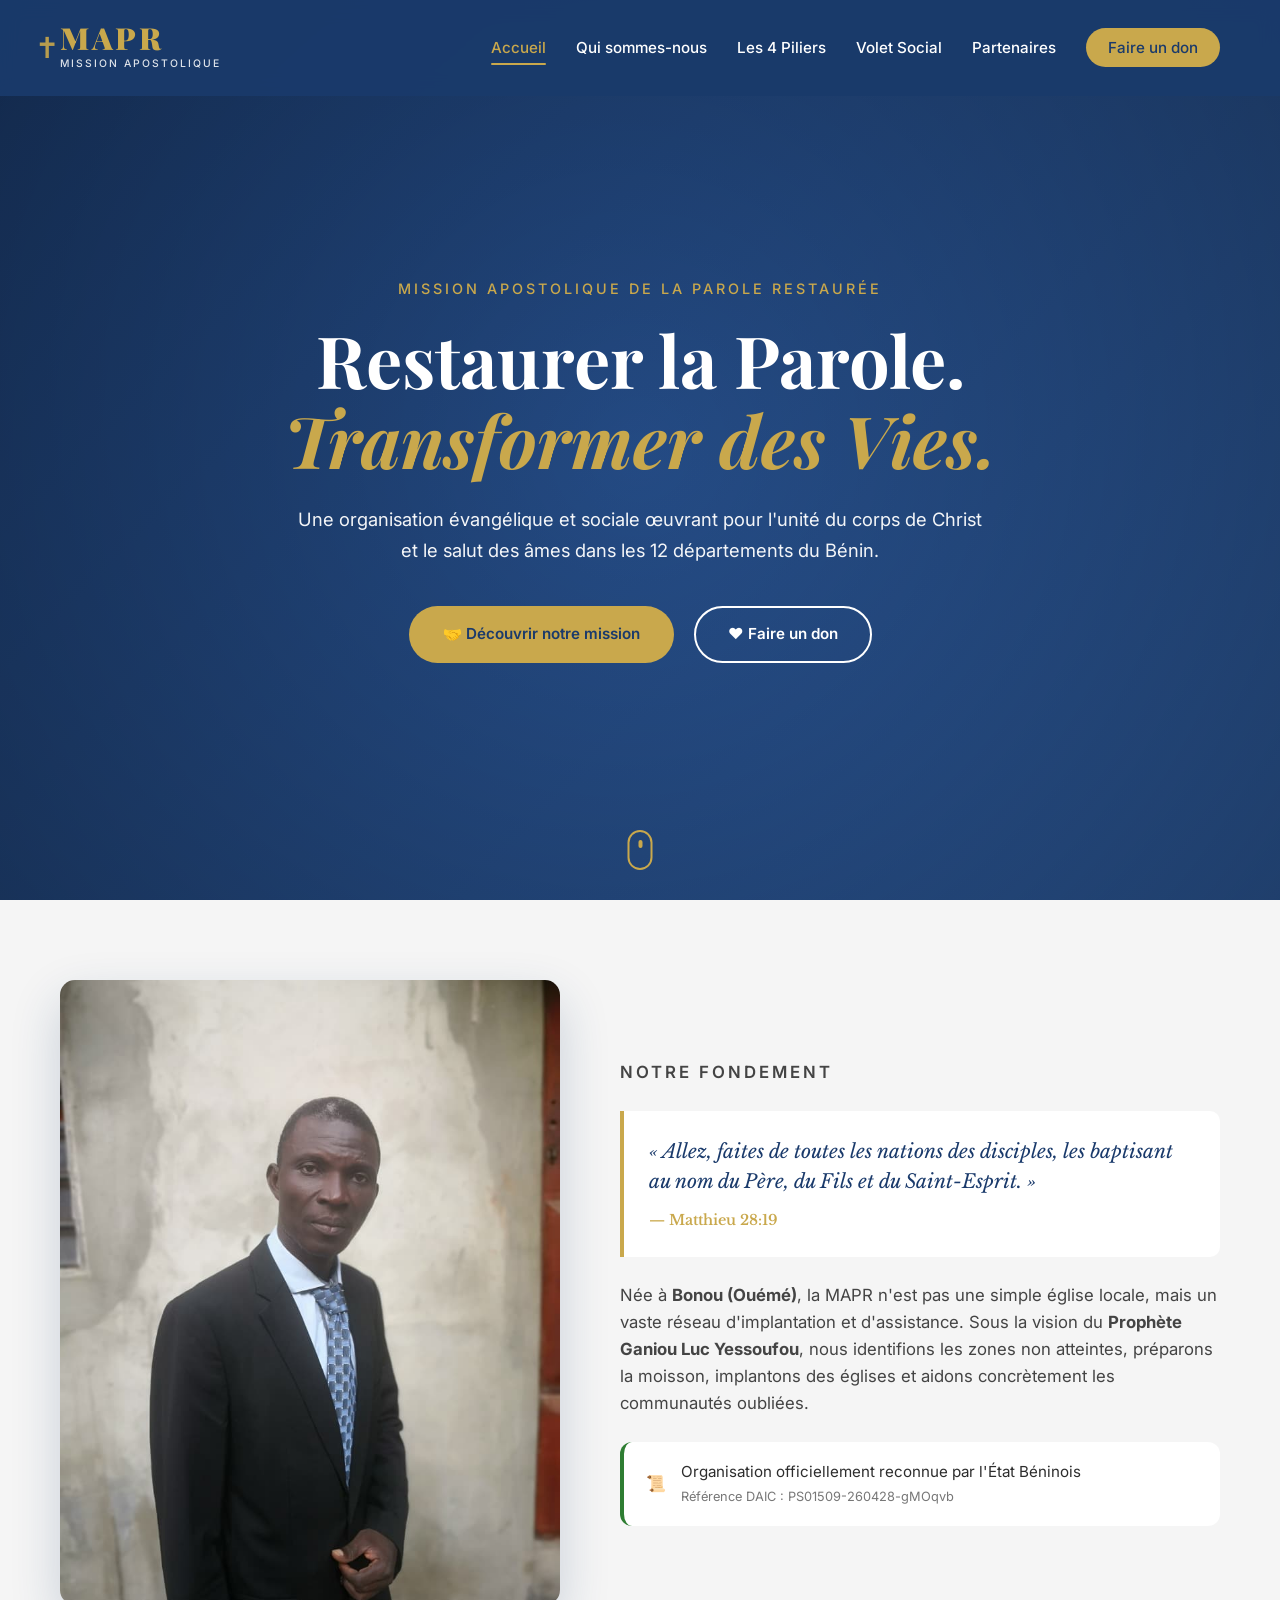
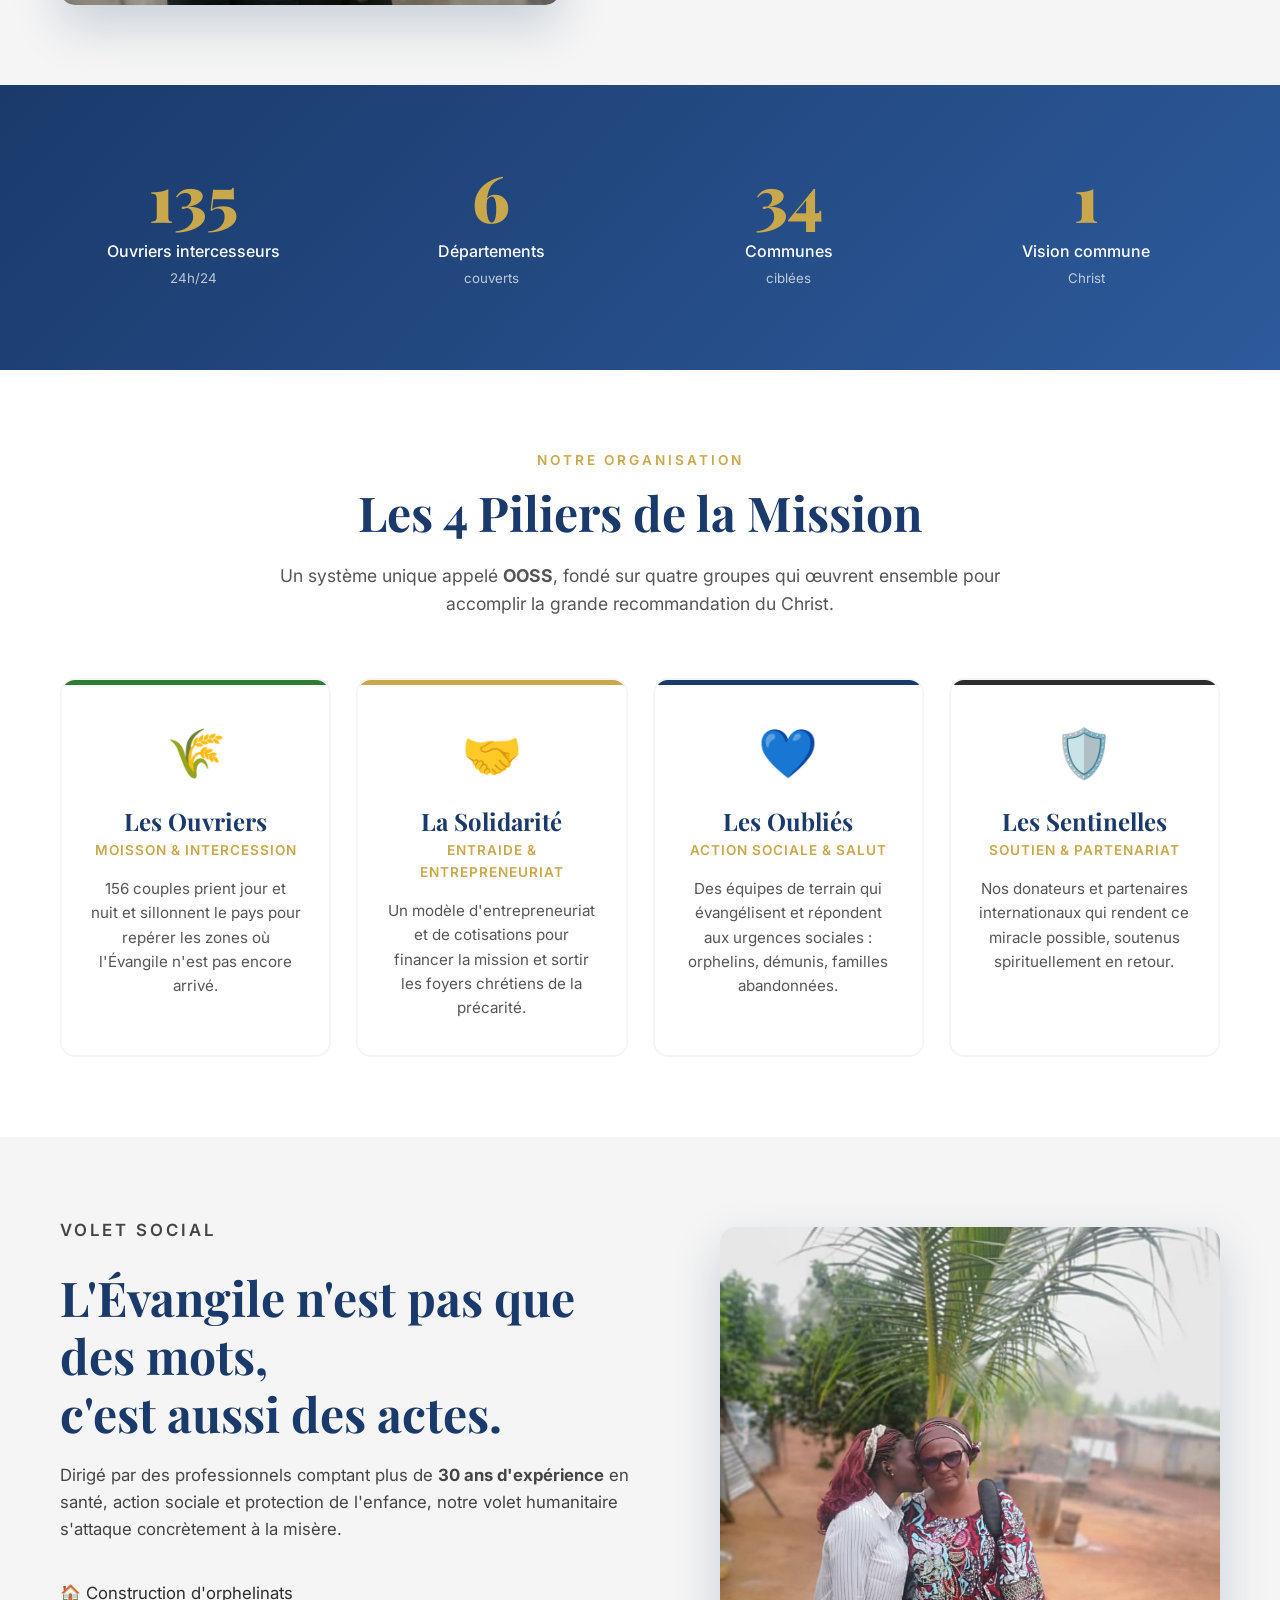
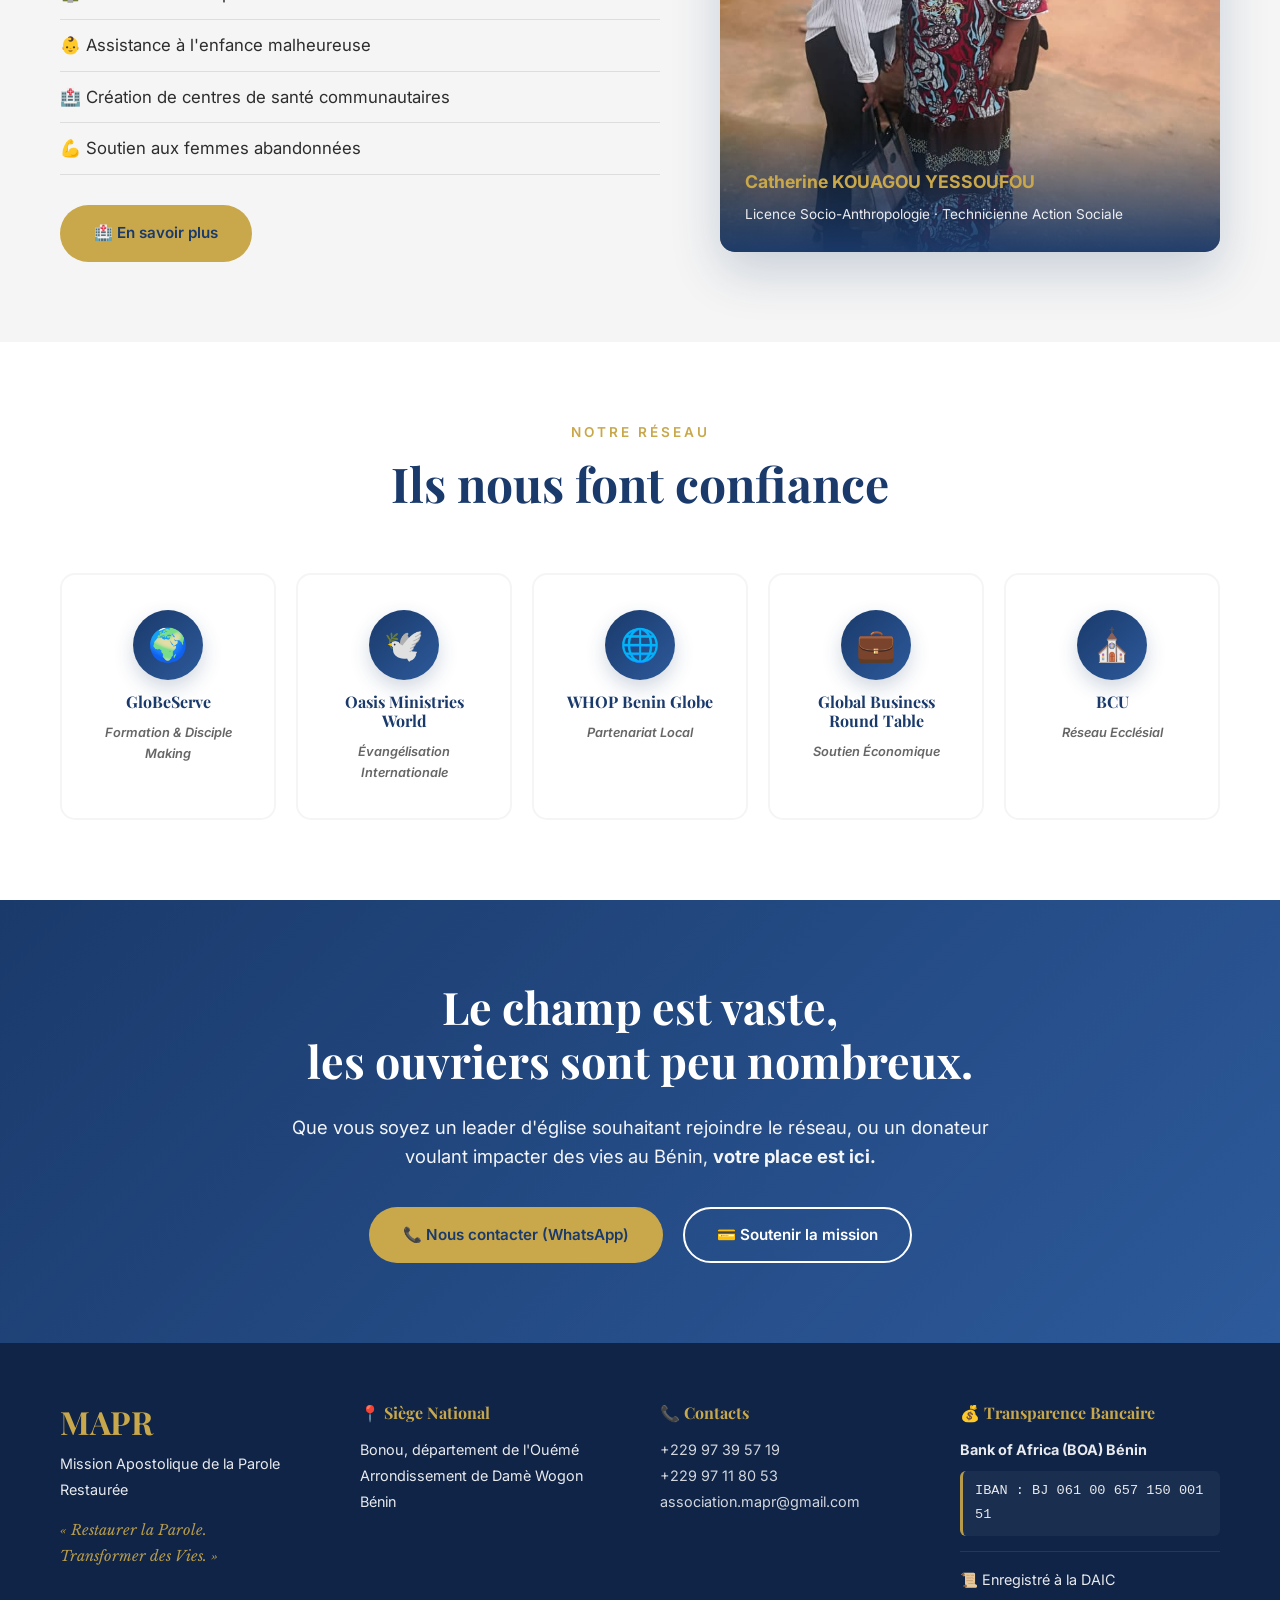
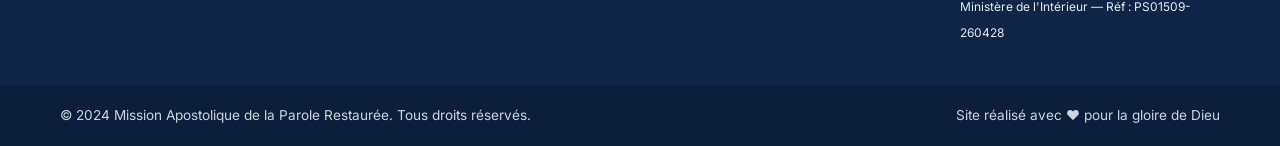
==== index.html @ bde57455 "🎉 Premier déploiement du site MAPR" ====
<!DOCTYPE html>
<html lang="fr">
<head>
    <meta charset="UTF-8">
    <meta name="viewport" content="width=device-width, initial-scale=1.0">
    <meta name="description" content="Mission Apostolique de la Parole Restaurée (MAPR) - Organisation évangélique et sociale au Bénin. Restaurer la Parole, Transformer des Vies.">
    <title>MAPR - Mission Apostolique de la Parole Restaurée</title>

<!-- ===== FAVICON (icône onglet) ===== -->
<link rel="icon" type="image/svg+xml" href="data:image/svg+xml,%3Csvg xmlns='http://www.w3.org/2000/svg' viewBox='0 0 100 100'%3E%3Crect width='100' height='100' fill='%231A3A6B' rx='15'/%3E%3Ctext x='50' y='72' font-family='Playfair Display, serif' font-size='65' font-weight='900' fill='%23C9A84C' text-anchor='middle'%3EM%3C/text%3E%3C/svg%3E">
   
<!-- ===== SEO & PARTAGE RÉSEAUX SOCIAUX ===== -->
    <meta name="keywords" content="MAPR, Mission Apostolique Parole Restaurée, évangélisation Bénin, ONG Bénin, mission chrétienne Afrique, orphelinat Bénin, action sociale Bénin, Prophète Yessoufou">
    <meta name="author" content="Mission Apostolique de la Parole Restaurée">
    <meta name="robots" content="index, follow">

    <!-- Open Graph (Facebook, WhatsApp, LinkedIn) -->
    <meta property="og:type" content="website">
    <meta property="og:title" content="MAPR - Mission Apostolique de la Parole Restaurée">
    <meta property="og:description" content="Organisation évangélique et sociale au Bénin. Restaurer la Parole, Transformer des Vies dans les 12 départements du Bénin.">
    <meta property="og:locale" content="fr_BJ">

    <!-- Twitter Card -->
    <meta name="twitter:card" content="summary_large_image">
    <meta name="twitter:title" content="MAPR - Mission Apostolique de la Parole Restaurée">
    <meta name="twitter:description" content="Organisation évangélique et sociale au Bénin. Restaurer la Parole, Transformer des Vies.">

    <!-- Google Fonts -->
    <link rel="preconnect" href="https://fonts.googleapis.com">
    <link rel="preconnect" href="https://fonts.gstatic.com" crossorigin>
    <link href="https://fonts.googleapis.com/css2?family=Playfair+Display:wght@400;600;700;900&family=Inter:wght@300;400;500;600;700&family=Libre+Baskerville:ital@0;1&display=swap" rel="stylesheet">
    
    <!-- ===== SEO & PARTAGE RÉSEAUX SOCIAUX ===== -->
    <meta name="keywords" content="MAPR, Mission Apostolique Parole Restaurée, évangélisation Bénin, ONG Bénin, mission chrétienne Afrique, orphelinat Bénin, action sociale Bénin, Prophète Yessoufou">
    <meta name="author" content="Mission Apostolique de la Parole Restaurée">
    <meta name="robots" content="index, follow">

    <!-- Open Graph (Facebook, WhatsApp, LinkedIn) -->
    <meta property="og:type" content="website">
    <meta property="og:title" content="MAPR - Mission Apostolique de la Parole Restaurée">
    <meta property="og:description" content="Organisation évangélique et sociale au Bénin. Restaurer la Parole, Transformer des Vies dans les 12 départements du Bénin.">
    <meta property="og:locale" content="fr_BJ">

    <!-- Twitter Card -->
    <meta name="twitter:card" content="summary_large_image">
    <meta name="twitter:title" content="MAPR - Mission Apostolique de la Parole Restaurée">
    <meta name="twitter:description" content="Organisation évangélique et sociale au Bénin. Restaurer la Parole, Transformer des Vies.">

    <link rel="stylesheet" href="style.css">
</head>
<body>


<!-- ===== HEADER / NAVIGATION ===== -->
<header class="header">
    <nav class="nav container">
        <a href="index.html" class="nav__logo">
            <span class="logo-sigle">MAPR</span>
            <span class="logo-tagline">Mission Apostolique</span>
        </a>
        <ul class="nav__menu" id="navMenu">
            <li><a href="index.html" class="active">Accueil</a></li>
            <li><a href="qui-sommes-nous.html">Qui sommes-nous</a></li>
            <li><a href="piliers.html">Les 4 Piliers</a></li>
            <li><a href="volet-social.html">Volet Social</a></li>
            <li><a href="partenaires.html">Partenaires</a></li>
            <li><a href="contact-don.html" class="nav__cta">Faire un don</a></li>
        </ul>
        <button class="nav__toggle" id="navToggle" aria-label="Menu">
            <span></span><span></span><span></span>
        </button>
    </nav>
</header>

    <!-- ===== SECTION 1 : HERO ===== -->
    <section class="hero" id="accueil">
        <div class="hero__overlay"></div>
        <div class="container hero__content">
            <p class="hero__suptitle">Mission Apostolique de la Parole Restaurée</p>
            <h1 class="hero__title">Restaurer la Parole.<br><span>Transformer des Vies.</span></h1>
            <p class="hero__subtitle">
                Une organisation évangélique et sociale œuvrant pour l'unité du corps de Christ 
                et le salut des âmes dans les 12 départements du Bénin.
            </p>
            <div class="hero__buttons">
                <a href="#fondement" class="btn btn--primary">🤝 Découvrir notre mission</a>
                <a href="#contact" class="btn btn--secondary">❤️ Faire un don</a>
            </div>
        </div>
        <div class="hero__scroll">
            <span></span>
        </div>
    </section>

    <!-- ===== SECTION 2 : NOTRE FONDEMENT ===== -->
    <section class="fondement" id="fondement">
        <div class="container fondement__grid">
            <div class="fondement__image">
                <img src="images/papa-1.jpeg" alt="Prophète Ganiou Luc Yessoufou - Fondateur MAPR" onerror="this.parentElement.classList.add('no-image')">
                <div class="image-placeholder">
                    <span>📸</span>
                    <p>Prophète Ganiou Luc Yessoufou</p>
                </div>
            </div>
            <div class="fondement__text">
                <p class="section__suptitle">Notre Fondement</p>
                <blockquote class="verse">
                    « Allez, faites de toutes les nations des disciples, les baptisant au nom du Père, du Fils et du Saint-Esprit. »
                    <cite>— Matthieu 28:19</cite>
                </blockquote>
                <p>
                    Née à <strong>Bonou (Ouémé)</strong>, la MAPR n'est pas une simple église locale, 
                    mais un vaste réseau d'implantation et d'assistance. Sous la vision du 
                    <strong>Prophète Ganiou Luc Yessoufou</strong>, nous identifions les zones non atteintes, 
                    préparons la moisson, implantons des églises et aidons concrètement les communautés oubliées.
                </p>
                <div class="badge-officiel">
                    📜 <span>Organisation officiellement reconnue par l'État Béninois<br>
                    <small>Référence DAIC : PS01509-260428-gMOqvb</small></span>
                </div>
            </div>
        </div>
    </section>

    <!-- ===== SECTION 3 : IMPACT EN DIRECT ===== -->
    <section class="impact">
        <div class="container">
            <div class="impact__grid">
                <div class="impact__card">
                    <span class="impact__number" data-target="312">0</span>
                    <p class="impact__label">Ouvriers intercesseurs<br><small>24h/24</small></p>
                </div>
                <div class="impact__card">
                    <span class="impact__number" data-target="12">0</span>
                    <p class="impact__label">Départements<br><small>couverts</small></p>
                </div>
                <div class="impact__card">
                    <span class="impact__number" data-target="77">0</span>
                    <p class="impact__label">Communes<br><small>ciblées</small></p>
                </div>
                <div class="impact__card">
                    <span class="impact__number">1</span>
                    <p class="impact__label">Vision commune<br><small>Christ</small></p>
                </div>
            </div>
        </div>
    </section>

    <!-- ===== SECTION 4 : LES 4 PILIERS ===== -->
    <section class="piliers" id="piliers">
        <div class="container">
            <div class="section__header">
                <p class="section__suptitle">Notre Organisation</p>
                <h2 class="section__title">Les 4 Piliers de la Mission</h2>
                <p class="section__intro">
                    Un système unique appelé <strong>OOSS</strong>, fondé sur quatre groupes 
                    qui œuvrent ensemble pour accomplir la grande recommandation du Christ.
                </p>
            </div>
            <div class="piliers__grid">
                <article class="pilier-card pilier-card--green">
                    <div class="pilier-card__icon">🌾</div>
                    <h3>Les Ouvriers</h3>
                    <p class="pilier-card__subtitle">Moisson & Intercession</p>
                    <p>156 couples prient jour et nuit et sillonnent le pays pour repérer les zones où l'Évangile n'est pas encore arrivé.</p>
                </article>
                <article class="pilier-card pilier-card--gold">
                    <div class="pilier-card__icon">🤝</div>
                    <h3>La Solidarité</h3>
                    <p class="pilier-card__subtitle">Entraide & Entrepreneuriat</p>
                    <p>Un modèle d'entrepreneuriat et de cotisations pour financer la mission et sortir les foyers chrétiens de la précarité.</p>
                </article>
                <article class="pilier-card pilier-card--blue">
                    <div class="pilier-card__icon">💙</div>
                    <h3>Les Oubliés</h3>
                    <p class="pilier-card__subtitle">Action Sociale & Salut</p>
                    <p>Des équipes de terrain qui évangélisent et répondent aux urgences sociales : orphelins, démunis, familles abandonnées.</p>
                </article>
                <article class="pilier-card pilier-card--white">
                    <div class="pilier-card__icon">🛡️</div>
                    <h3>Les Sentinelles</h3>
                    <p class="pilier-card__subtitle">Soutien & Partenariat</p>
                    <p>Nos donateurs et partenaires internationaux qui rendent ce miracle possible, soutenus spirituellement en retour.</p>
                </article>
            </div>
        </div>
    </section>

    <!-- ===== SECTION 5 : VOLET SOCIAL ===== -->
    <section class="social" id="social">
        <div class="container social__grid">
            <div class="social__text">
                <p class="section__suptitle">Volet Social</p>
                <h2 class="section__title">L'Évangile n'est pas que des mots,<br>c'est aussi des actes.</h2>
                <p>
                    Dirigé par des professionnels comptant plus de <strong>30 ans d'expérience</strong> 
                    en santé, action sociale et protection de l'enfance, notre volet humanitaire 
                    s'attaque concrètement à la misère.
                </p>
                <ul class="social__list">
                    <li>🏠 Construction d'orphelinats</li>
                    <li>👶 Assistance à l'enfance malheureuse</li>
                    <li>🏥 Création de centres de santé communautaires</li>
                    <li>💪 Soutien aux femmes abandonnées</li>
                </ul>
                <a href="#contact" class="btn btn--primary">🏥 En savoir plus</a>
            </div>
            <div class="social__image">
                <img src="images/maman-soeur.jpeg" alt="Catherine KOUAGOU - Responsable du volet social" onerror="this.parentElement.classList.add('no-image')">
                <div class="image-placeholder">
                    <span>📸</span>
                    <p>Catherine KOUAGOU<br>Responsable Volet Social</p>
                </div>
                <div class="social__image-caption">
                    <strong>Catherine KOUAGOU YESSOUFOU</strong>
                    <span>Licence Socio-Anthropologie · Technicienne Action Sociale</span>
                </div>
            </div>
        </div>
    </section>

    <!-- ===== SECTION 6 : PARTENAIRES ===== -->
    <section class="partenaires" id="partenaires">
        <div class="container">
            <div class="section__header">
                <p class="section__suptitle">Notre Réseau</p>
                <h2 class="section__title">Ils nous font confiance</h2>
            </div>
            <div class="partenaires__grid">
                <div class="partenaire-card">
                    <div class="partenaire-logo">🌍</div>
                    <h4>GloBeServe</h4>
                    <p>Formation & Disciple Making</p>
                </div>
                <div class="partenaire-card">
                    <div class="partenaire-logo">🕊️</div>
                    <h4>Oasis Ministries World</h4>
                    <p>Évangélisation Internationale</p>
                </div>
                <div class="partenaire-card">
                    <div class="partenaire-logo">🌐</div>
                    <h4>WHOP Benin Globe</h4>
                    <p>Partenariat Local</p>
                </div>
                <div class="partenaire-card">
                    <div class="partenaire-logo">💼</div>
                    <h4>Global Business Round Table</h4>
                    <p>Soutien Économique</p>
                </div>
                <div class="partenaire-card">
                    <div class="partenaire-logo">⛪</div>
                    <h4>BCU</h4>
                    <p>Réseau Ecclésial</p>
                </div>
            </div>
        </div>
    </section>

    <!-- ===== SECTION 7 : APPEL À L'ACTION ===== -->
    <section class="cta" id="contact">
        <div class="container cta__content">
            <h2>Le champ est vaste,<br>les ouvriers sont peu nombreux.</h2>
            <p>
                Que vous soyez un leader d'église souhaitant rejoindre le réseau, 
                ou un donateur voulant impacter des vies au Bénin, 
                <strong>votre place est ici.</strong>
            </p>
            <div class="cta__buttons">
                <a href="https://wa.me/22997395719" target="_blank" class="btn btn--primary">📞 Nous contacter (WhatsApp)</a>
                <a href="#footer" class="btn btn--secondary">💳 Soutenir la mission</a>
            </div>
        </div>
    </section>

    <!-- ===== FOOTER ===== -->
    <footer class="footer" id="footer">
        <div class="container footer__grid">
            <div class="footer__col">
                <h3 class="footer__logo">MAPR</h3>
                <p>Mission Apostolique de la Parole Restaurée</p>
                <p class="footer__verse">« Restaurer la Parole.<br>Transformer des Vies. »</p>
            </div>
            <div class="footer__col">
                <h4>📍 Siège National</h4>
                <p>Bonou, département de l'Ouémé<br>Arrondissement de Damè Wogon<br>Bénin</p>
            </div>
            <div class="footer__col">
                <h4>📞 Contacts</h4>
                <p>
                    <a href="https://wa.me/22997395719">+229 97 39 57 19</a><br>
                    <a href="https://wa.me/22997118053">+229 97 11 80 53</a><br>
                    <a href="mailto:association.mapr@gmail.com">association.mapr@gmail.com</a>
                </p>
            </div>
            <div class="footer__col footer__col--transparence">
                <h4>💰 Transparence Bancaire</h4>
                <p>
                    <strong>Bank of Africa (BOA) Bénin</strong><br>
                    <span class="iban">IBAN : BJ 061 00 657 150 001 51</span>
                </p>
                <p class="legalite">
                    📜 Enregistré à la DAIC<br>
                    <small>Ministère de l'Intérieur — Réf : PS01509-260428</small>
                </p>
            </div>
        </div>
        <div class="footer__bottom">
            <div class="container">
                <p>© 2024 Mission Apostolique de la Parole Restaurée. Tous droits réservés.</p>
                <p class="footer__credits">Site réalisé avec ❤️ pour la gloire de Dieu</p>
            </div>
        </div>
    </footer>

    <script src="script.js"></script>
</body>
</html>
---- style.css ----
/* ===== RESET & VARIABLES ===== */
:root {
    --bleu-royal: #1A3A6B;
    --bleu-clair: #2D5A9B;
    --or: #C9A84C;
    --or-clair: #E0C068;
    --blanc: #FFFFFF;
    --gris-fonce: #2D2D2D;
    --gris-clair: #F5F5F5;
    --vert: #2E7D32;
    --transition: all 0.3s ease;
}

* {
    margin: 0;
    padding: 0;
    box-sizing: border-box;
}

html {
    scroll-behavior: smooth;
}

body {
    font-family: 'Inter', sans-serif;
    color: var(--gris-fonce);
    line-height: 1.6;
    overflow-x: hidden;
}

.container {
    max-width: 1200px;
    margin: 0 auto;
    padding: 0 20px;
}

h1, h2, h3, h4 {
    font-family: 'Playfair Display', serif;
    font-weight: 700;
    line-height: 1.2;
}

a {
    text-decoration: none;
    color: inherit;
}

img {
    max-width: 100%;
    display: block;
}

/* ===== BOUTONS ===== */
.btn {
    display: inline-block;
    padding: 14px 32px;
    border-radius: 50px;
    font-weight: 600;
    font-size: 0.95rem;
    transition: var(--transition);
    cursor: pointer;
    border: 2px solid transparent;
}

.btn--primary {
    background: var(--or);
    color: var(--bleu-royal);
}

.btn--primary:hover {
    background: var(--or-clair);
    transform: translateY(-3px);
    box-shadow: 0 10px 25px rgba(201, 168, 76, 0.4);
}

.btn--secondary {
    background: transparent;
    color: var(--blanc);
    border-color: var(--blanc);
}

.btn--secondary:hover {
    background: var(--blanc);
    color: var(--bleu-royal);
}

/* ===== HEADER / NAV ===== */
.header {
    position: fixed;
    top: 0;
    left: 0;
    width: 100%;
    background: rgba(26, 58, 107, 0.95);
    backdrop-filter: blur(10px);
    z-index: 1000;
    transition: var(--transition);
}

.nav {
    display: flex;
    justify-content: space-between;
    align-items: center;
    padding: 18px 20px;
}

.nav__logo {
    display: flex;
    flex-direction: column;
    color: var(--blanc);
}

.logo-sigle {
    font-family: 'Playfair Display', serif;
    font-size: 1.8rem;
    font-weight: 900;
    color: var(--or);
    letter-spacing: 2px;
}

.logo-tagline {
    font-size: 0.7rem;
    color: var(--blanc);
    opacity: 0.8;
}

.nav__menu {
    display: flex;
    list-style: none;
    gap: 30px;
    align-items: center;
}

.nav__menu a {
    color: var(--blanc);
    font-weight: 500;
    transition: var(--transition);
    font-size: 0.95rem;
}

.nav__menu a:hover {
    color: var(--or);
}

.nav__cta {
    background: var(--or);
    color: var(--bleu-royal) !important;
    padding: 10px 22px;
    border-radius: 50px;
    font-weight: 600;
}

.nav__cta:hover {
    background: var(--or-clair);
}

.nav__toggle {
    display: none;
    flex-direction: column;
    gap: 5px;
    background: none;
    border: none;
    cursor: pointer;
}

.nav__toggle span {
    width: 25px;
    height: 3px;
    background: var(--blanc);
    border-radius: 3px;
    transition: var(--transition);
}

/* ===== HERO ===== */
.hero {
    min-height: 100vh;
    background: linear-gradient(135deg, #1A3A6B 0%, #2D5A9B 100%);
    color: var(--blanc);
    display: flex;
    align-items: center;
    justify-content: center;
    position: relative;
    text-align: center;
    padding: 100px 20px 60px;
}

.hero__overlay {
    position: absolute;
    inset: 0;
    background: radial-gradient(circle at center, transparent 0%, rgba(0,0,0,0.3) 100%);
}

.hero__content {
    position: relative;
    z-index: 2;
    max-width: 900px;
}

.hero__suptitle {
    color: var(--or);
    font-size: 0.9rem;
    letter-spacing: 3px;
    text-transform: uppercase;
    margin-bottom: 20px;
    font-weight: 500;
}

.hero__title {
    font-size: clamp(2.5rem, 6vw, 4.5rem);
    margin-bottom: 25px;
    line-height: 1.1;
}

.hero__title span {
    color: var(--or);
    font-style: italic;
}

.hero__subtitle {
    font-size: 1.15rem;
    max-width: 700px;
    margin: 0 auto 40px;
    opacity: 0.95;
    line-height: 1.7;
}

.hero__buttons {
    display: flex;
    gap: 20px;
    justify-content: center;
    flex-wrap: wrap;
}

.hero__scroll {
    position: absolute;
    bottom: 30px;
    left: 50%;
    transform: translateX(-50%);
    color: var(--blanc);
}

.hero__scroll span {
    display: block;
    width: 25px;
    height: 40px;
    border: 2px solid var(--or);
    border-radius: 20px;
    position: relative;
}

.hero__scroll span::before {
    content: '';
    position: absolute;
    top: 8px;
    left: 50%;
    transform: translateX(-50%);
    width: 4px;
    height: 8px;
    background: var(--or);
    border-radius: 4px;
    animation: scroll 2s infinite;
}

@keyframes scroll {
    0%, 100% { transform: translate(-50%, 0); opacity: 1; }
    50% { transform: translate(-50%, 12px); opacity: 0; }
}

/* ===== SECTIONS COMMUNES ===== */
section {
    padding: 80px 0;
}

.section__suptitle {
    color: var(--or);
    font-size: 0.85rem;
    letter-spacing: 3px;
    text-transform: uppercase;
    margin-bottom: 12px;
    font-weight: 600;
}

.section__title {
    font-size: clamp(2rem, 4vw, 3rem);
    color: var(--bleu-royal);
    margin-bottom: 20px;
}

.section__header {
    text-align: center;
    max-width: 800px;
    margin: 0 auto 60px;
}

.section__intro {
    font-size: 1.1rem;
    color: #555;
}

/* ===== FONDEMENT ===== */
.fondement {
    background: var(--gris-clair);
}

.fondement__grid {
    display: grid;
    grid-template-columns: 1fr 1.2fr;
    gap: 60px;
    align-items: center;
}

.fondement__image {
    position: relative;
    aspect-ratio: 4/5;
    border-radius: 15px;
    overflow: hidden;
    box-shadow: 0 20px 50px rgba(26, 58, 107, 0.2);
}

.fondement__image img,
.social__image img {
    width: 100%;
    height: 100%;
    object-fit: cover;
}

.image-placeholder {
    position: absolute;
    inset: 0;
    background: linear-gradient(135deg, var(--bleu-royal), var(--bleu-clair));
    color: var(--or);
    display: none;
    flex-direction: column;
    align-items: center;
    justify-content: center;
    gap: 15px;
    text-align: center;
    padding: 20px;
}

.image-placeholder span {
    font-size: 3rem;
}

.no-image .image-placeholder {
    display: flex;
}

.no-image img {
    display: none;
}

.verse {
    font-family: 'Libre Baskerville', serif;
    font-style: italic;
    font-size: 1.2rem;
    color: var(--bleu-royal);
    padding: 25px;
    border-left: 4px solid var(--or);
    background: var(--blanc);
    margin: 25px 0;
    border-radius: 0 10px 10px 0;
}

.verse cite {
    display: block;
    margin-top: 12px;
    font-style: normal;
    font-size: 0.9rem;
    color: var(--or);
    font-weight: 600;
}

.fondement__text p {
    font-size: 1.05rem;
    color: #444;
    margin-bottom: 20px;
}

.badge-officiel {
    display: flex;
    align-items: center;
    gap: 15px;
    background: var(--blanc);
    padding: 18px 22px;
    border-radius: 12px;
    border-left: 4px solid var(--vert);
    margin-top: 25px;
}

.badge-officiel span {
    font-size: 0.95rem;
}

.badge-officiel small {
    color: #777;
    font-size: 0.8rem;
}

/* ===== IMPACT ===== */
.impact {
    background: linear-gradient(135deg, var(--bleu-royal), var(--bleu-clair));
    color: var(--blanc);
    padding: 60px 0;
}

.impact__grid {
    display: grid;
    grid-template-columns: repeat(4, 1fr);
    gap: 30px;
    text-align: center;
}

.impact__card {
    padding: 20px;
}

.impact__number {
    font-family: 'Playfair Display', serif;
    font-size: clamp(2.5rem, 5vw, 4rem);
    color: var(--or);
    font-weight: 900;
    display: block;
    line-height: 1;
}

.impact__label {
    margin-top: 10px;
    font-size: 1rem;
    font-weight: 500;
}

.impact__label small {
    opacity: 0.7;
    font-weight: 400;
}

/* ===== PILIERS ===== */
.piliers {
    background: var(--blanc);
}

.piliers__grid {
    display: grid;
    grid-template-columns: repeat(auto-fit, minmax(260px, 1fr));
    gap: 25px;
}

.pilier-card {
    background: var(--blanc);
    padding: 35px 28px;
    border-radius: 15px;
    text-align: center;
    transition: var(--transition);
    border: 2px solid var(--gris-clair);
    position: relative;
    overflow: hidden;
}

.pilier-card::before {
    content: '';
    position: absolute;
    top: 0;
    left: 0;
    right: 0;
    height: 5px;
    background: var(--or);
}

.pilier-card--green::before { background: var(--vert); }
.pilier-card--gold::before { background: var(--or); }
.pilier-card--blue::before { background: var(--bleu-royal); }
.pilier-card--white::before { background: var(--gris-fonce); }

.pilier-card:hover {
    transform: translateY(-10px);
    box-shadow: 0 20px 40px rgba(26, 58, 107, 0.15);
    border-color: var(--or);
}

.pilier-card__icon {
    font-size: 3rem;
    margin-bottom: 15px;
}

.pilier-card h3 {
    font-size: 1.5rem;
    color: var(--bleu-royal);
    margin-bottom: 5px;
}

.pilier-card__subtitle {
    color: var(--or);
    font-size: 0.85rem;
    font-weight: 600;
    text-transform: uppercase;
    letter-spacing: 1px;
    margin-bottom: 15px;
}

.pilier-card p:last-child {
    color: #555;
    font-size: 0.95rem;
}

/* ===== SOCIAL ===== */
.social {
    background: var(--gris-clair);
}

.social__grid {
    display: grid;
    grid-template-columns: 1.2fr 1fr;
    gap: 60px;
    align-items: center;
}

.social__text p {
    font-size: 1.05rem;
    color: #444;
    margin-bottom: 25px;
}

.social__list {
    list-style: none;
    margin-bottom: 30px;
}

.social__list li {
    padding: 12px 0;
    font-size: 1.05rem;
    border-bottom: 1px solid #ddd;
}

.social__image {
    position: relative;
    aspect-ratio: 4/5;
    border-radius: 15px;
    overflow: hidden;
    box-shadow: 0 20px 50px rgba(26, 58, 107, 0.2);
}

.social__image-caption {
    position: absolute;
    bottom: 0;
    left: 0;
    right: 0;
    background: linear-gradient(transparent, rgba(26, 58, 107, 0.95));
    color: var(--blanc);
    padding: 40px 25px 25px;
}

.social__image-caption strong {
    display: block;
    font-size: 1.1rem;
    margin-bottom: 5px;
    color: var(--or);
}

.social__image-caption span {
    font-size: 0.85rem;
    opacity: 0.9;
}

/* ===== PARTENAIRES ===== */
.partenaires {
    background: var(--blanc);
}

.partenaires__grid {
    display: grid;
    grid-template-columns: repeat(auto-fit, minmax(200px, 1fr));
    gap: 20px;
}

.partenaire-card {
    background: var(--gris-clair);
    padding: 30px 20px;
    text-align: center;
    border-radius: 12px;
    font-weight: 600;
    color: var(--bleu-royal);
    transition: var(--transition);
    border: 2px solid transparent;
}

.partenaire-card:hover {
    background: var(--blanc);
    border-color: var(--or);
    transform: translateY(-5px);
    box-shadow: 0 15px 30px rgba(0,0,0,0.1);
}

/* ===== CTA ===== */
.cta {
    background: linear-gradient(135deg, var(--bleu-royal), var(--bleu-clair));
    color: var(--blanc);
    text-align: center;
}

.cta__content {
    max-width: 800px;
    margin: 0 auto;
}

.cta h2 {
    font-size: clamp(1.8rem, 4vw, 2.8rem);
    margin-bottom: 25px;
}

.cta p {
    font-size: 1.15rem;
    margin-bottom: 35px;
    opacity: 0.95;
}

.cta__buttons {
    display: flex;
    gap: 20px;
    justify-content: center;
    flex-wrap: wrap;
}

/* ===== FOOTER ===== */
.footer {
    background: #0F2447;
    color: var(--blanc);
    padding: 60px 0 0;
}

.footer__grid {
    display: grid;
    grid-template-columns: repeat(auto-fit, minmax(220px, 1fr));
    gap: 40px;
    margin-bottom: 40px;
}

.footer__logo {
    font-size: 2rem;
    color: var(--or);
    margin-bottom: 10px;
}

.footer__verse {
    font-family: 'Libre Baskerville', serif;
    font-style: italic;
    color: var(--or);
    margin-top: 15px;
    font-size: 0.95rem;
}

.footer__col h4 {
    color: var(--or);
    margin-bottom: 15px;
    font-size: 1rem;
}

.footer__col p,
.footer__col a {
    font-size: 0.9rem;
    line-height: 1.8;
    opacity: 0.9;
}

.footer__col a:hover {
    color: var(--or);
}

.iban {
    display: block;
    background: rgba(255,255,255,0.05);
    padding: 8px 12px;
    border-radius: 6px;
    margin-top: 8px;
    font-family: monospace;
    font-size: 0.85rem;
    border-left: 3px solid var(--or);
}

.legalite {
    margin-top: 15px;
    font-size: 0.85rem;
    padding-top: 15px;
    border-top: 1px solid rgba(255,255,255,0.1);
}

.footer__bottom {
    background: rgba(0,0,0,0.2);
    padding: 20px 0;
    text-align: center;
    font-size: 0.85rem;
    opacity: 0.8;
}

.footer__bottom .container {
    display: flex;
    justify-content: space-between;
    flex-wrap: wrap;
    gap: 10px;
}

/* ===== RESPONSIVE ===== */
@media (max-width: 900px) {
    .fondement__grid,
    .social__grid {
        grid-template-columns: 1fr;
        gap: 40px;
    }

    .impact__grid {
        grid-template-columns: repeat(2, 1fr);
        gap: 20px;
    }

    .nav__menu {
        position: fixed;
        top: 70px;
        right: -100%;
        flex-direction: column;
        background: var(--bleu-royal);
        width: 80%;
        height: calc(100vh - 70px);
        padding: 40px 30px;
        transition: var(--transition);
        gap: 25px;
    }

    .nav__menu.active {
        right: 0;
    }

    .nav__toggle {
        display: flex;
    }

    .hero__buttons,
    .cta__buttons {
        flex-direction: column;
        align-items: center;
    }

    .btn {
        width: 100%;
        max-width: 320px;
        text-align: center;
    }
}

@media (max-width: 500px) {
    .impact__grid {
        grid-template-columns: 1fr;
    }
    
    section {
        padding: 60px 0;
    }
}

/* ========================================
   STYLES SPÉCIFIQUES — PAGES INTERNES
   ======================================== */

/* ===== NAV ACTIVE LINK ===== */
.nav__menu a.active {
    color: var(--or);
    position: relative;
}

.nav__menu a.active::after {
    content: '';
    position: absolute;
    bottom: -8px;
    left: 0;
    right: 0;
    height: 2px;
    background: var(--or);
    border-radius: 2px;
}

/* ===== PAGE HERO (Hero des pages internes) ===== */
.page-hero {
    background: linear-gradient(135deg, var(--bleu-royal) 0%, var(--bleu-clair) 100%);
    color: var(--blanc);
    padding: 160px 20px 80px;
    text-align: center;
    position: relative;
    overflow: hidden;
}

.page-hero__overlay {
    position: absolute;
    inset: 0;
    background: radial-gradient(circle at center, transparent 0%, rgba(0,0,0,0.3) 100%);
}

.page-hero__content {
    position: relative;
    z-index: 2;
    max-width: 800px;
}

.page-hero__suptitle {
    color: var(--or);
    letter-spacing: 3px;
    text-transform: uppercase;
    font-size: 0.9rem;
    margin-bottom: 15px;
    font-weight: 600;
}

.page-hero__title {
    font-size: clamp(2.5rem, 5vw, 4rem);
    margin-bottom: 20px;
    line-height: 1.1;
}

.page-hero__subtitle {
    font-size: 1.15rem;
    opacity: 0.95;
    max-width: 600px;
    margin: 0 auto 25px;
}

/* ===== BREADCRUMB ===== */
.breadcrumb {
    display: inline-flex;
    align-items: center;
    gap: 10px;
    font-size: 0.9rem;
    margin-top: 20px;
    opacity: 0.85;
}

.breadcrumb a {
    color: var(--or);
    transition: var(--transition);
}

.breadcrumb a:hover {
    color: var(--or-clair);
}

.breadcrumb .current {
    color: var(--blanc);
}

/* ===== INTRO SECTION ===== */
.intro-section {
    background: var(--blanc);
    padding: 100px 0;
}

.intro-grid {
    display: grid;
    grid-template-columns: 1.5fr 1fr;
    gap: 60px;
    align-items: center;
}

.intro-text p {
    font-size: 1.05rem;
    color: #444;
    margin-bottom: 18px;
    line-height: 1.7;
}

.intro-stats {
    display: grid;
    grid-template-columns: 1fr 1fr;
    gap: 20px;
}

.stat-box {
    background: linear-gradient(135deg, var(--bleu-royal), var(--bleu-clair));
    color: var(--blanc);
    padding: 30px 20px;
    border-radius: 15px;
    text-align: center;
    transition: var(--transition);
    border: 2px solid transparent;
}

.stat-box:hover {
    transform: translateY(-5px);
    box-shadow: 0 15px 30px rgba(26, 58, 107, 0.3);
    border-color: var(--or);
}

.stat-number {
    display: block;
    font-family: 'Playfair Display', serif;
    font-size: 2.5rem;
    color: var(--or);
    font-weight: 900;
    margin-bottom: 5px;
}

.stat-label {
    font-size: 0.85rem;
    opacity: 0.95;
}

/* ===== FOUNDER SECTION ===== */
.founder-section {
    background: var(--gris-clair);
    padding: 100px 0;
}

.founder-grid {
    display: grid;
    grid-template-columns: 1fr 1.3fr;
    gap: 60px;
    align-items: center;
}

.founder-image {
    position: relative;
    aspect-ratio: 4/5;
    border-radius: 20px;
    overflow: hidden;
    box-shadow: 0 25px 60px rgba(26, 58, 107, 0.25);
}

.founder-image img {
    width: 100%;
    height: 100%;
    object-fit: cover;
}

.founder-image__badge {
    position: absolute;
    bottom: 20px;
    left: 20px;
    background: var(--or);
    color: var(--bleu-royal);
    padding: 12px 20px;
    border-radius: 50px;
    display: flex;
    align-items: center;
    gap: 10px;
    box-shadow: 0 10px 25px rgba(0,0,0,0.2);
}

.founder-image__badge span {
    font-size: 1.3rem;
}

.founder-image__badge p {
    font-weight: 600;
    font-size: 0.9rem;
}

.founder-role {
    color: var(--or);
    font-weight: 600;
    text-transform: uppercase;
    letter-spacing: 2px;
    font-size: 0.9rem;
    margin-bottom: 25px;
}

.founder-text p {
    font-size: 1.05rem;
    color: #444;
    margin-bottom: 18px;
    line-height: 1.7;
}

.founder-pillars {
    display: grid;
    grid-template-columns: repeat(3, 1fr);
    gap: 20px;
    margin-top: 30px;
}

.founder-pillar {
    background: var(--blanc);
    padding: 20px;
    border-radius: 12px;
    text-align: center;
    border-top: 3px solid var(--or);
    transition: var(--transition);
}

.founder-pillar:hover {
    transform: translateY(-5px);
    box-shadow: 0 10px 25px rgba(0,0,0,0.1);
}

.founder-pillar span {
    font-size: 2rem;
    display: block;
    margin-bottom: 10px;
}

.founder-pillar p {
    font-size: 0.9rem;
    font-weight: 600;
    color: var(--bleu-royal);
    margin: 0;
}

/* ===== TEAM SECTION ===== */
.team-section {
    background: var(--blanc);
    padding: 100px 0;
}

.team-grid {
    display: grid;
    grid-template-columns: repeat(auto-fit, minmax(280px, 1fr));
    gap: 30px;
}

.team-card {
    background: var(--blanc);
    border-radius: 15px;
    overflow: hidden;
    box-shadow: 0 5px 20px rgba(0,0,0,0.08);
    transition: var(--transition);
    border: 2px solid var(--gris-clair);
}

.team-card:hover {
    transform: translateY(-10px);
    box-shadow: 0 20px 40px rgba(26, 58, 107, 0.15);
    border-color: var(--or);
}

.team-card--featured {
    border-color: var(--or);
    background: linear-gradient(135deg, #fff, #faf6e8);
}

.team-card--highlight {
    border-color: var(--vert);
}

.team-card__image {
    position: relative;
    aspect-ratio: 1/1;
    overflow: hidden;
    background: linear-gradient(135deg, var(--bleu-royal), var(--bleu-clair));
}

.team-card__image img {
    width: 100%;
    height: 100%;
    object-fit: cover;
}

.team-card__image .image-placeholder {
    background: linear-gradient(135deg, var(--bleu-royal), var(--bleu-clair));
    color: var(--or);
}

.team-card__image .image-placeholder span {
    font-size: 4rem;
}

.team-card__content {
    padding: 25px 20px;
    text-align: center;
}

.team-card__content h3 {
    font-size: 1.15rem;
    color: var(--bleu-royal);
    margin-bottom: 8px;
}

.team-card__role {
    color: var(--or);
    font-weight: 600;
    font-size: 0.85rem;
    text-transform: uppercase;
    letter-spacing: 1px;
    margin-bottom: 10px;
}

.team-card__desc {
    color: #666;
    font-size: 0.9rem;
    line-height: 1.5;
}

.team-card__link {
    display: inline-block;
    margin-top: 12px;
    color: var(--vert);
    font-weight: 600;
    font-size: 0.9rem;
    transition: var(--transition);
}

.team-card__link:hover {
    color: var(--bleu-royal);
}

/* ===== TIMELINE ===== */
.timeline-section {
    background: var(--gris-clair);
    padding: 100px 0;
}

.timeline {
    max-width: 800px;
    margin: 0 auto;
    position: relative;
    padding-left: 40px;
}

.timeline::before {
    content: '';
    position: absolute;
    left: 15px;
    top: 0;
    bottom: 0;
    width: 3px;
    background: linear-gradient(to bottom, var(--or), var(--bleu-royal));
    border-radius: 3px;
}

.timeline-item {
    position: relative;
    margin-bottom: 40px;
}

.timeline-item:last-child {
    margin-bottom: 0;
}

.timeline-marker {
    position: absolute;
    left: -40px;
    top: 0;
    background: var(--or);
    color: var(--bleu-royal);
    width: 70px;
    text-align: center;
    padding: 6px 0;
    border-radius: 50px;
    font-weight: 700;
    font-size: 0.85rem;
    box-shadow: 0 5px 15px rgba(201, 168, 76, 0.4);
    border: 3px solid var(--blanc);
}

.timeline-marker.future {
    background: var(--vert);
    color: var(--blanc);
    font-size: 0.75rem;
}

.timeline-content {
    background: var(--blanc);
    padding: 25px 30px;
    border-radius: 12px;
    margin-left: 50px;
    box-shadow: 0 5px 15px rgba(0,0,0,0.05);
    transition: var(--transition);
}

.timeline-content:hover {
    transform: translateX(5px);
    box-shadow: 0 10px 25px rgba(26, 58, 107, 0.1);
}

.timeline-content.highlight {
    border-left: 4px solid var(--vert);
    background: linear-gradient(to right, #f0f9f1, #fff);
}

.timeline-content h3 {
    color: var(--bleu-royal);
    font-size: 1.2rem;
    margin-bottom: 8px;
}

.timeline-content p {
    color: #555;
    font-size: 0.95rem;
    line-height: 1.6;
    margin-bottom: 0;
}

.timeline-content code {
    background: var(--gris-clair);
    padding: 2px 8px;
    border-radius: 4px;
    font-size: 0.85rem;
    color: var(--bleu-royal);
}

.timeline-badge {
    display: inline-block;
    background: var(--vert);
    color: var(--blanc);
    padding: 4px 12px;
    border-radius: 20px;
    font-size: 0.75rem;
    font-weight: 600;
    margin-top: 10px;
}

/* ===== LEGAL SECTION ===== */
.legal-section {
    background: var(--blanc);
    padding: 80px 0;
}

.legal-card {
    background: linear-gradient(135deg, var(--bleu-royal), var(--bleu-clair));
    color: var(--blanc);
    padding: 50px;
    border-radius: 20px;
    display: grid;
    grid-template-columns: auto 1fr;
    gap: 40px;
    align-items: center;
    box-shadow: 0 25px 50px rgba(26, 58, 107, 0.25);
    position: relative;
    overflow: hidden;
}

.legal-card::before {
    content: '';
    position: absolute;
    top: -50%;
    right: -10%;
    width: 400px;
    height: 400px;
    background: radial-gradient(circle, rgba(201, 168, 76, 0.15), transparent);
    border-radius: 50%;
}

.legal-card__icon {
    font-size: 5rem;
    background: var(--or);
    width: 110px;
    height: 110px;
    border-radius: 50%;
    display: flex;
    align-items: center;
    justify-content: center;
    box-shadow: 0 10px 30px rgba(201, 168, 76, 0.4);
    position: relative;
    z-index: 2;
}

.legal-card__content {
    position: relative;
    z-index: 2;
}

.legal-card__content .section__suptitle {
    color: var(--or);
}

.legal-card__content h2 {
    font-size: 1.8rem;
    margin-bottom: 15px;
    color: var(--blanc);
}

.legal-card__content > p {
    margin-bottom: 25px;
    opacity: 0.95;
}

.legal-details {
    display: grid;
    grid-template-columns: repeat(2, 1fr);
    gap: 15px;
    margin-top: 20px;
}

.legal-detail {
    background: rgba(255,255,255,0.1);
    padding: 15px 20px;
    border-radius: 10px;
    border-left: 3px solid var(--or);
}

.legal-detail__label {
    display: block;
    font-size: 0.75rem;
    text-transform: uppercase;
    letter-spacing: 1px;
    opacity: 0.8;
    margin-bottom: 5px;
}

.legal-detail__value {
    display: block;
    font-weight: 600;
    font-size: 0.95rem;
    color: var(--or);
}

/* ===== RESPONSIVE PAGES INTERNES ===== */
@media (max-width: 900px) {
    .intro-grid,
    .founder-grid {
        grid-template-columns: 1fr;
        gap: 40px;
    }

    .founder-pillars {
        grid-template-columns: 1fr;
        gap: 15px;
    }

    .legal-card {
        grid-template-columns: 1fr;
        text-align: center;
        padding: 35px 25px;
    }

    .legal-card__icon {
        margin: 0 auto;
        width: 90px;
        height: 90px;
        font-size: 4rem;
    }

    .legal-details {
        grid-template-columns: 1fr;
    }

    .timeline {
        padding-left: 30px;
    }

    .timeline-marker {
        left: -30px;
        width: 60px;
        font-size: 0.75rem;
    }

    .timeline-content {
        margin-left: 35px;
        padding: 20px;
    }
}

@media (max-width: 500px) {
    .intro-stats {
        grid-template-columns: 1fr;
    }

    .page-hero {
        padding: 130px 20px 60px;
    }
}

/* ========================================
   PLACEHOLDERS PROFESSIONNELS
   Pour les photos en attente
   ======================================== */

/* Amélioration des placeholders existants */
.image-placeholder {
    background: linear-gradient(135deg, var(--bleu-royal) 0%, var(--bleu-clair) 100%);
    position: relative;
    overflow: hidden;
}

/* Motif décoratif subtil */
.image-placeholder::before {
    content: '';
    position: absolute;
    top: 0;
    left: 0;
    right: 0;
    bottom: 0;
    background-image: 
        repeating-linear-gradient(
            45deg,
            transparent,
            transparent 20px,
            rgba(201, 168, 76, 0.05) 20px,
            rgba(201, 168, 76, 0.05) 40px
        );
    z-index: 1;
}

/* Contenu du placeholder au-dessus du motif */
.image-placeholder > * {
    position: relative;
    z-index: 2;
}

/* Icône centrale */
.image-placeholder span {
    font-size: 3.5rem;
    margin-bottom: 12px;
    opacity: 0.6;
    filter: grayscale(100%);
}

/* Texte du placeholder */
.image-placeholder p {
    font-size: 0.85rem;
    color: var(--or);
    text-align: center;
    font-weight: 500;
    letter-spacing: 0.5px;
    padding: 0 15px;
    line-height: 1.4;
}

/* Badge "À venir" */
.image-placeholder::after {
    content: '📸 Photo à venir';
    position: absolute;
    top: 15px;
    right: 15px;
    background: var(--or);
    color: var(--bleu-royal);
    padding: 5px 12px;
    border-radius: 20px;
    font-size: 0.7rem;
    font-weight: 700;
    text-transform: uppercase;
    letter-spacing: 0.5px;
    z-index: 3;
    box-shadow: 0 5px 15px rgba(0,0,0,0.2);
}

/* Variante pour les team-cards (plus petit) */
.team-card__image .image-placeholder::after {
    content: '⏳';
    padding: 4px 8px;
    font-size: 0.9rem;
    top: 10px;
    right: 10px;
}

.team-card__image .image-placeholder span {
    font-size: 4rem;
}
/* ========================================
   PARTENAIRES — VERSION AMÉLIORÉE
   ======================================== */

.partenaire-card {
    display: flex;
    flex-direction: column;
    align-items: center;
    gap: 12px;
    padding: 35px 25px;
    background: var(--blanc);
    border: 2px solid var(--gris-clair);
    border-radius: 15px;
    transition: var(--transition);
    text-align: center;
}

.partenaire-card:hover {
    background: linear-gradient(135deg, #fff, #faf6e8);
    border-color: var(--or);
    transform: translateY(-8px);
    box-shadow: 0 20px 40px rgba(201, 168, 76, 0.2);
}

.partenaire-logo {
    width: 70px;
    height: 70px;
    background: linear-gradient(135deg, var(--bleu-royal), var(--bleu-clair));
    border-radius: 50%;
    display: flex;
    align-items: center;
    justify-content: center;
    font-size: 2rem;
    color: var(--or);
    box-shadow: 0 8px 20px rgba(26, 58, 107, 0.2);
    transition: var(--transition);
}

.partenaire-card:hover .partenaire-logo {
    transform: scale(1.1) rotate(5deg);
    box-shadow: 0 12px 25px rgba(201, 168, 76, 0.3);
}

.partenaire-card h4 {
    color: var(--bleu-royal);
    font-size: 1rem;
    margin: 0;
}

.partenaire-card p {
    font-size: 0.8rem;
    color: #666;
    margin: 0;
    font-style: italic;
}
/* ========================================
   LOGO MAPR AMÉLIORÉ (temporaire)
   ======================================== */

.nav__logo {
    display: flex;
    flex-direction: column;
    align-items: flex-start;
    text-decoration: none;
    transition: var(--transition);
    padding: 5px 0;
    position: relative;
}

.nav__logo::before {
    content: '✝';
    position: absolute;
    left: -25px;
    top: 50%;
    transform: translateY(-50%);
    font-size: 1.8rem;
    color: var(--or);
    opacity: 0.9;
}

.logo-sigle {
    font-family: 'Playfair Display', serif;
    font-size: 1.9rem;
    font-weight: 900;
    color: var(--or);
    letter-spacing: 3px;
    line-height: 1;
}

.logo-tagline {
    font-size: 0.65rem;
    color: var(--blanc);
    opacity: 0.85;
    letter-spacing: 2px;
    text-transform: uppercase;
    margin-top: 3px;
    font-weight: 500;
}

.nav__logo:hover .logo-sigle {
    color: var(--or-clair);
}

/* Ajustement pour mobile */
@media (max-width: 500px) {
    .nav__logo::before {
        left: -20px;
        font-size: 1.4rem;
    }
    
    .logo-sigle {
        font-size: 1.5rem;
        letter-spacing: 2px;
    }
    
    .logo-tagline {
        font-size: 0.6rem;
    }
}
/* ========================================
   PAGE VOLET SOCIAL — Styles spécifiques
   ======================================== */

/* Variante du hero pour la page sociale */
.page-hero--social {
    background: linear-gradient(135deg, var(--vert) 0%, var(--bleu-royal) 100%);
}

/* ===== INTRO SOCIALE ===== */
.social-intro {
    background: var(--blanc);
    padding: 100px 0;
}

.social-intro__content {
    max-width: 800px;
    margin: 0 auto;
    text-align: center;
}

.social-intro__lead {
    font-size: 1.25rem;
    line-height: 1.7;
    color: var(--bleu-royal);
    margin: 25px 0;
    font-weight: 400;
}

.social-intro__content > p:last-child {
    font-size: 1.05rem;
    color: #555;
    line-height: 1.7;
}

/* ===== RESPONSABLE SECTION ===== */
.responsable-section {
    background: var(--gris-clair);
    padding: 100px 0;
}

.responsable-grid {
    display: grid;
    grid-template-columns: 1fr 1.3fr;
    gap: 60px;
    align-items: start;
}

.responsable-image {
    position: relative;
    aspect-ratio: 4/5;
    border-radius: 20px;
    overflow: hidden;
    box-shadow: 0 25px 60px rgba(46, 125, 50, 0.2);
    position: sticky;
    top: 100px;
}

.responsable-image img {
    width: 100%;
    height: 100%;
    object-fit: cover;
}

.responsable-image__badge {
    position: absolute;
    bottom: 20px;
    left: 20px;
    background: var(--vert);
    color: var(--blanc);
    padding: 12px 20px;
    border-radius: 50px;
    display: flex;
    align-items: center;
    gap: 10px;
    box-shadow: 0 10px 25px rgba(0,0,0,0.2);
    z-index: 5;
}

.responsable-image__badge span {
    font-size: 1.3rem;
}

.responsable-image__badge p {
    font-weight: 600;
    font-size: 0.9rem;
    margin: 0;
}

.responsable-role {
    color: var(--vert);
    font-weight: 600;
    font-size: 0.95rem;
    margin-bottom: 25px;
    line-height: 1.5;
}

.responsable-text p {
    font-size: 1.05rem;
    color: #444;
    margin-bottom: 18px;
    line-height: 1.7;
}

.responsable-credentials {
    background: var(--blanc);
    padding: 30px;
    border-radius: 15px;
    margin-top: 30px;
    border-left: 4px solid var(--vert);
}

.responsable-credentials h3 {
    color: var(--bleu-royal);
    font-size: 1.2rem;
    margin-bottom: 20px;
}

.credentials-list {
    list-style: none;
    padding: 0;
}

.credentials-list li {
    display: grid;
    grid-template-columns: 80px 1fr;
    gap: 15px;
    padding: 12px 0;
    border-bottom: 1px solid var(--gris-clair);
}

.credentials-list li:last-child {
    border-bottom: none;
}

.cred-year {
    background: var(--vert);
    color: var(--blanc);
    padding: 6px 10px;
    border-radius: 6px;
    font-weight: 700;
    font-size: 0.85rem;
    text-align: center;
    height: fit-content;
}

.cred-title {
    display: block;
    font-weight: 600;
    color: var(--bleu-royal);
    font-size: 0.95rem;
    margin-bottom: 3px;
}

.cred-org {
    display: block;
    font-size: 0.85rem;
    color: #777;
    font-style: italic;
}

/* ===== EXPERIENCE SECTION ===== */
.experience-section {
    background: var(--blanc);
    padding: 100px 0;
}

.experience-grid {
    display: grid;
    grid-template-columns: repeat(auto-fit, minmax(280px, 1fr));
    gap: 25px;
}

.exp-card {
    background: var(--blanc);
    padding: 30px;
    border-radius: 15px;
    border: 2px solid var(--gris-clair);
    transition: var(--transition);
    position: relative;
}

.exp-card:hover {
    transform: translateY(-8px);
    box-shadow: 0 20px 40px rgba(0,0,0,0.1);
    border-color: var(--vert);
}

.exp-card--featured {
    background: linear-gradient(135deg, #f0f9f1, #fff);
    border-color: var(--vert);
}

.exp-card--highlight {
    background: linear-gradient(135deg, var(--bleu-royal), var(--bleu-clair));
    color: var(--blanc) !important;
}

.exp-card--highlight h3 {
    color: var(--or) !important;
}

.exp-card--highlight .exp-card__org {
    background: var(--or) !important;
    color: var(--bleu-royal) !important;
}

.exp-card--highlight .exp-card__period {
    color: var(--or-clair) !important;
    font-weight: 700;
}

.exp-card--highlight p:last-child {
    color: rgba(255, 255, 255, 0.95) !important;
}

.exp-card__org {
    display: inline-block;
    background: var(--vert);
    color: var(--blanc);
    padding: 5px 14px;
    border-radius: 20px;
    font-size: 0.8rem;
    font-weight: 700;
    text-transform: uppercase;
    letter-spacing: 1px;
    margin-bottom: 15px;
}

.exp-card--highlight .exp-card__org {
    background: var(--or);
    color: var(--bleu-royal);
}

.exp-card h3 {
    color: var(--bleu-royal);
    font-size: 1.15rem;
    margin-bottom: 8px;
}

.exp-card__period {
    color: var(--vert);
    font-weight: 600;
    font-size: 0.85rem;
    margin-bottom: 12px;
}

.exp-card p:last-child {
    color: #555;
    font-size: 0.9rem;
    line-height: 1.6;
}

/* ===== ACTIONS SECTION ===== */
.actions-section {
    background: var(--gris-clair);
    padding: 100px 0;
}

.actions-grid {
    display: grid;
    grid-template-columns: repeat(auto-fit, minmax(280px, 1fr));
    gap: 30px;
}

.action-card {
    background: var(--blanc);
    padding: 35px 30px;
    border-radius: 15px;
    transition: var(--transition);
    border-top: 5px solid var(--vert);
    box-shadow: 0 10px 30px rgba(0,0,0,0.05);
}

.action-card:hover {
    transform: translateY(-10px);
    box-shadow: 0 25px 50px rgba(46, 125, 50, 0.15);
}

.action-card__icon {
    font-size: 3rem;
    margin-bottom: 15px;
}

.action-card h3 {
    color: var(--bleu-royal);
    font-size: 1.3rem;
    margin-bottom: 15px;
}

.action-card__objectif {
    color: var(--vert);
    font-size: 0.8rem;
    text-transform: uppercase;
    letter-spacing: 2px;
    font-weight: 700;
    margin-bottom: 8px;
}

.action-card > p:nth-of-type(2) {
    color: #444;
    font-size: 0.95rem;
    line-height: 1.6;
    margin-bottom: 20px;
}

.action-card__list {
    list-style: none;
    padding: 0;
    margin-top: 15px;
    padding-top: 15px;
    border-top: 1px dashed #ddd;
}

.action-card__list li {
    padding: 8px 0;
    color: #555;
    font-size: 0.9rem;
    padding-left: 25px;
    position: relative;
}

.action-card__list li::before {
    content: '✓';
    position: absolute;
    left: 0;
    color: var(--vert);
    font-weight: 700;
}

/* ===== TÉMOIGNAGE ===== */
.testimonial-section {
    background: var(--blanc);
    padding: 100px 0;
}

.testimonial-card {
    max-width: 800px;
    margin: 0 auto;
    background: linear-gradient(135deg, var(--bleu-royal), var(--bleu-clair));
    color: var(--blanc);
    padding: 60px 50px;
    border-radius: 25px;
    text-align: center;
    position: relative;
    box-shadow: 0 30px 60px rgba(26, 58, 107, 0.25);
}

.testimonial-quote {
    font-family: 'Playfair Display', serif;
    font-size: 8rem;
    color: var(--or);
    line-height: 0.5;
    margin-bottom: 30px;
    opacity: 0.5;
}

.testimonial-text {
    font-family: 'Libre Baskerville', serif;
    font-size: 1.2rem;
    line-height: 1.7;
    font-style: italic;
    margin-bottom: 30px;
}

.testimonial-author__name {
    color: var(--or);
    font-weight: 700;
    font-size: 1.1rem;
    font-family: 'Playfair Display', serif;
}

.testimonial-author__role {
    font-size: 0.9rem;
    opacity: 0.9;
    margin-top: 5px;
}

/* ===== MOBILISATION ===== */
.mobilization-section {
    background: var(--gris-clair);
    padding: 100px 0;
}

.mobilization-grid {
    display: grid;
    grid-template-columns: repeat(auto-fit, minmax(280px, 1fr));
    gap: 30px;
}

.mobilization-card {
    background: var(--blanc);
    padding: 40px 30px;
    border-radius: 15px;
    text-align: center;
    transition: var(--transition);
    border: 2px solid transparent;
}

.mobilization-card:hover {
    transform: translateY(-10px);
    border-color: var(--or);
    box-shadow: 0 25px 50px rgba(201, 168, 76, 0.2);
}

.mobilization-card__icon {
    font-size: 4rem;
    margin-bottom: 15px;
}

.mobilization-card h3 {
    color: var(--bleu-royal);
    font-size: 1.3rem;
    margin-bottom: 15px;
}

.mobilization-card p {
    color: #555;
    font-size: 0.95rem;
    line-height: 1.6;
    margin-bottom: 25px;
}

/* ===== RESPONSIVE ===== */
@media (max-width: 900px) {
    .responsable-grid {
        grid-template-columns: 1fr;
    }
    
    .responsable-image {
        position: relative;
        top: auto;
        max-width: 400px;
        margin: 0 auto;
    }
    
    .credentials-list li {
        grid-template-columns: 1fr;
        gap: 5px;
    }
    
    .cred-year {
        width: fit-content;
    }
    
    .testimonial-card {
        padding: 40px 25px;
    }
    
    .testimonial-text {
        font-size: 1.05rem;
    }
}
/* ========================================
   PAGE CONTACT & DON
   ======================================== */

.page-hero--don {
    background: linear-gradient(135deg, var(--or) 0%, var(--bleu-royal) 100%);
}

/* ===== WHY GIVE ===== */
.why-give {
    background: var(--blanc);
    padding: 100px 0;
}

.impact-examples {
    display: grid;
    grid-template-columns: repeat(auto-fit, minmax(240px, 1fr));
    gap: 25px;
    max-width: 1000px;
    margin: 0 auto;
}

.impact-example {
    background: linear-gradient(135deg, #faf6e8, #fff);
    padding: 30px 25px;
    border-radius: 15px;
    text-align: center;
    border: 2px solid var(--gris-clair);
    transition: var(--transition);
}

.impact-example:hover {
    border-color: var(--or);
    transform: translateY(-5px);
    box-shadow: 0 15px 30px rgba(201, 168, 76, 0.2);
}

.impact-amount {
    display: block;
    font-family: 'Playfair Display', serif;
    font-size: 1.6rem;
    color: var(--or);
    font-weight: 700;
    margin-bottom: 10px;
}

.impact-example p {
    color: #555;
    font-size: 0.95rem;
    margin: 0;
}

.impact-note {
    text-align: center;
    margin-top: 30px;
    color: #777;
    font-size: 0.9rem;
}

/* ===== MÉTHODES DE DON ===== */
.donation-methods {
    background: var(--gris-clair);
    padding: 100px 0;
}

.methods-grid {
    display: grid;
    grid-template-columns: repeat(auto-fit, minmax(320px, 1fr));
    gap: 30px;
}

.method-card {
    background: var(--blanc);
    padding: 40px 30px;
    border-radius: 20px;
    border: 2px solid transparent;
    transition: var(--transition);
    position: relative;
    display: flex;
    flex-direction: column;
}

.method-card:hover {
    transform: translateY(-10px);
    box-shadow: 0 25px 50px rgba(0,0,0,0.1);
}

.method-card--primary {
    border-color: var(--or);
    background: linear-gradient(135deg, #fff, #faf6e8);
}

.method-card__badge {
    position: absolute;
    top: -12px;
    right: 20px;
    background: var(--or);
    color: var(--bleu-royal);
    padding: 6px 16px;
    border-radius: 20px;
    font-size: 0.8rem;
    font-weight: 700;
    text-transform: uppercase;
    letter-spacing: 1px;
    box-shadow: 0 5px 15px rgba(201, 168, 76, 0.3);
}

.method-card__icon {
    font-size: 3.5rem;
    margin-bottom: 15px;
}

.method-card h3 {
    color: var(--bleu-royal);
    font-size: 1.4rem;
    margin-bottom: 10px;
}

.method-card__desc {
    color: #555;
    font-size: 0.95rem;
    line-height: 1.6;
    margin-bottom: 25px;
}

/* ===== DÉTAILS BANCAIRES ===== */
.bank-details {
    background: var(--blanc);
    border-radius: 12px;
    padding: 20px;
    margin-bottom: 20px;
    border-left: 4px solid var(--or);
    flex-grow: 1;
}

.bank-detail {
    display: flex;
    justify-content: space-between;
    align-items: center;
    padding: 10px 0;
    border-bottom: 1px dashed #e0e0e0;
    gap: 15px;
}

.bank-detail:last-child {
    border-bottom: none;
}

.bank-label {
    font-size: 0.8rem;
    color: #777;
    text-transform: uppercase;
    letter-spacing: 1px;
    font-weight: 600;
    flex-shrink: 0;
}

.bank-value {
    font-size: 0.9rem;
    color: var(--bleu-royal);
    font-weight: 600;
    text-align: right;
}

.bank-value--iban {
    font-family: monospace;
    background: var(--gris-clair);
    padding: 4px 8px;
    border-radius: 4px;
    font-size: 0.85rem;
}

/* ===== MOBILE MONEY ===== */
.mobile-money-options {
    background: var(--blanc);
    border-radius: 12px;
    padding: 20px;
    margin-bottom: 20px;
    border-left: 4px solid var(--vert);
    flex-grow: 1;
}

.mm-option {
    display: flex;
    justify-content: space-between;
    align-items: center;
    padding: 12px 0;
    border-bottom: 1px dashed #e0e0e0;
    gap: 15px;
}

.mm-option:last-child {
    border-bottom: none;
}

.mm-name {
    font-weight: 600;
    color: var(--bleu-royal);
    font-size: 0.9rem;
}

.mm-number {
    color: var(--vert);
    font-weight: 700;
    font-family: monospace;
}

/* ===== CONTACT OPTIONS ===== */
.contact-options {
    background: var(--blanc);
    border-radius: 12px;
    padding: 15px;
    margin-bottom: 20px;
    border-left: 4px solid var(--bleu-royal);
    flex-grow: 1;
}

.contact-option {
    display: flex;
    align-items: center;
    gap: 15px;
    padding: 12px;
    border-radius: 8px;
    transition: var(--transition);
    text-decoration: none;
    color: inherit;
}

.contact-option:hover {
    background: var(--gris-clair);
}

.contact-option > span {
    font-size: 1.5rem;
}

.contact-option strong {
    display: block;
    color: var(--bleu-royal);
    font-size: 0.9rem;
}

.contact-option div span {
    font-size: 0.85rem;
    color: #555;
}

/* ===== FORMULAIRE ===== */
.contact-form-section {
    background: var(--blanc);
    padding: 100px 0;
}

.contact-form-grid {
    display: grid;
    grid-template-columns: 1fr 1.2fr;
    gap: 60px;
    align-items: start;
}

.contact-form__info p {
    color: #555;
    line-height: 1.7;
    margin-bottom: 30px;
}

.contact-info-list {
    display: flex;
    flex-direction: column;
    gap: 20px;
    margin-top: 30px;
}

.contact-info-item {
    display: flex;
    gap: 20px;
    padding: 20px;
    background: var(--gris-clair);
    border-radius: 12px;
    border-left: 4px solid var(--or);
    transition: var(--transition);
}

.contact-info-item:hover {
    transform: translateX(5px);
    box-shadow: 0 10px 25px rgba(0,0,0,0.05);
}

.contact-info__icon {
    font-size: 2rem;
    flex-shrink: 0;
}

.contact-info-item h4 {
    color: var(--bleu-royal);
    font-size: 1.05rem;
    margin-bottom: 5px;
}

.contact-info-item p {
    color: #555;
    font-size: 0.9rem;
    margin: 0;
    line-height: 1.6;
}

.contact-info-item a {
    color: var(--bleu-royal);
    transition: var(--transition);
}

.contact-info-item a:hover {
    color: var(--or);
}

/* ===== FORMULAIRE STYLE ===== */
.contact-form__form {
    background: linear-gradient(135deg, var(--bleu-royal), var(--bleu-clair));
    padding: 40px;
    border-radius: 20px;
    color: var(--blanc);
    box-shadow: 0 25px 50px rgba(26, 58, 107, 0.2);
}

.contact-form__form h3 {
    font-size: 1.6rem;
    margin-bottom: 25px;
    color: var(--or);
}

.form-group {
    margin-bottom: 18px;
}

.form-group label {
    display: block;
    font-size: 0.85rem;
    margin-bottom: 6px;
    font-weight: 500;
    color: rgba(255,255,255,0.95);
}

.form-group input,
.form-group select,
.form-group textarea {
    width: 100%;
    padding: 12px 16px;
    border: 2px solid rgba(255,255,255,0.15);
    background: rgba(255,255,255,0.1);
    border-radius: 8px;
    color: var(--blanc);
    font-family: inherit;
    font-size: 0.95rem;
    transition: var(--transition);
}

.form-group input::placeholder,
.form-group textarea::placeholder {
    color: rgba(255,255,255,0.5);
}

.form-group input:focus,
.form-group select:focus,
.form-group textarea:focus {
    outline: none;
    border-color: var(--or);
    background: rgba(255,255,255,0.15);
}

.form-group select option {
    background: var(--bleu-royal);
    color: var(--blanc);
}

.form-group textarea {
    resize: vertical;
    min-height: 120px;
}

.btn--full {
    width: 100%;
    margin-top: 10px;
}

.form-note {
    text-align: center;
    font-size: 0.8rem;
    margin-top: 15px;
    opacity: 0.8;
}

/* ===== TRANSPARENCE ===== */
.transparency-section {
    background: var(--gris-clair);
    padding: 80px 0;
}

.transparency-card {
    background: var(--blanc);
    padding: 50px;
    border-radius: 20px;
    display: grid;
    grid-template-columns: auto 1fr;
    gap: 40px;
    align-items: center;
    box-shadow: 0 15px 40px rgba(0,0,0,0.08);
    border-top: 5px solid var(--vert);
}

.transparency-card__icon {
    font-size: 4rem;
    background: linear-gradient(135deg, var(--vert), #4CAF50);
    width: 100px;
    height: 100px;
    border-radius: 50%;
    display: flex;
    align-items: center;
    justify-content: center;
    color: white;
    box-shadow: 0 10px 30px rgba(46, 125, 50, 0.3);
}

.transparency-card__content h2 {
    color: var(--bleu-royal);
    font-size: 1.6rem;
    margin-bottom: 15px;
}

.transparency-card__content p {
    color: #555;
    line-height: 1.7;
    margin-bottom: 12px;
}

.transparency-card__content code {
    background: var(--gris-clair);
    padding: 3px 10px;
    border-radius: 4px;
    color: var(--bleu-royal);
    font-size: 0.9rem;
}

/* ===== NOTIFICATION ===== */
.notification {
    position: fixed;
    top: 90px;
    right: 20px;
    background: var(--vert);
    color: white;
    padding: 18px 25px;
    border-radius: 12px;
    box-shadow: 0 15px 40px rgba(46, 125, 50, 0.4);
    z-index: 9999;
    font-weight: 500;
    animation: slideIn 0.3s ease;
    max-width: 350px;
}

@keyframes slideIn {
    from { transform: translateX(400px); opacity: 0; }
    to { transform: translateX(0); opacity: 1; }
}

/* ===== RESPONSIVE ===== */
@media (max-width: 900px) {
    .contact-form-grid {
        grid-template-columns: 1fr;
    }
    
    .transparency-card {
        grid-template-columns: 1fr;
        text-align: center;
        padding: 35px 25px;
    }
    
    .transparency-card__icon {
        margin: 0 auto;
    }
}

@media (max-width: 500px) {
    .bank-detail,
    .mm-option {
        flex-direction: column;
        align-items: flex-start;
        gap: 5px;
    }
    
    .bank-value {
        text-align: left;
    }
    
    .contact-form__form {
        padding: 25px 20px;
    }
}
/* ========================================
   PAGE PARTENAIRES
   ======================================== */

.page-hero--partners {
    background: linear-gradient(135deg, #1A3A6B 0%, #C9A84C 100%);
}

/* ===== INTRO ===== */
.partners-intro {
    background: var(--blanc);
    padding: 80px 0;
}

.partners-intro__content {
    max-width: 800px;
    margin: 0 auto;
    text-align: center;
}

.partners-intro__lead {
    font-size: 1.2rem;
    line-height: 1.7;
    color: var(--bleu-royal);
    margin-top: 25px;
}

/* ===== PARTENAIRES FULL GRID ===== */
.partners-grid-section {
    background: var(--gris-clair);
    padding: 100px 0;
}

.partners-full-grid {
    display: grid;
    grid-template-columns: repeat(auto-fit, minmax(450px, 1fr));
    gap: 30px;
    max-width: 1100px;
    margin: 0 auto;
}

.partner-full-card {
    background: var(--blanc);
    border-radius: 20px;
    overflow: hidden;
    transition: var(--transition);
    border: 2px solid transparent;
    text-decoration: none;
    color: inherit;
    display: grid;
    grid-template-columns: 140px 1fr;
    align-items: stretch;
    box-shadow: 0 10px 30px rgba(0,0,0,0.05);
}

.partner-full-card:hover {
    transform: translateY(-10px);
    border-color: var(--or);
    box-shadow: 0 25px 50px rgba(26, 58, 107, 0.15);
}

.partner-full-card__logo {
    background: linear-gradient(135deg, var(--bleu-royal), var(--bleu-clair));
    display: flex;
    align-items: center;
    justify-content: center;
    color: var(--or);
    font-size: 3.5rem;
    position: relative;
    overflow: hidden;
}

.partner-full-card__logo::before {
    content: '';
    position: absolute;
    inset: 0;
    background-image: 
        repeating-linear-gradient(
            45deg,
            transparent,
            transparent 15px,
            rgba(201, 168, 76, 0.08) 15px,
            rgba(201, 168, 76, 0.08) 30px
        );
}

.partner-full-card__logo span {
    position: relative;
    z-index: 2;
    transition: var(--transition);
}

.partner-full-card:hover .partner-full-card__logo span {
    transform: scale(1.15) rotate(-5deg);
}

.partner-full-card__content {
    padding: 30px;
    display: flex;
    flex-direction: column;
}

.partner-full-card__badge {
    display: inline-block;
    background: var(--or);
    color: var(--bleu-royal);
    padding: 5px 14px;
    border-radius: 20px;
    font-size: 0.75rem;
    font-weight: 700;
    text-transform: uppercase;
    letter-spacing: 1px;
    width: fit-content;
    margin-bottom: 12px;
}

.partner-full-card h3 {
    color: var(--bleu-royal);
    font-size: 1.4rem;
    margin-bottom: 6px;
}

.partner-full-card__role {
    color: var(--or);
    font-size: 0.9rem;
    font-weight: 600;
    margin-bottom: 12px;
}

.partner-full-card__desc {
    color: #555;
    font-size: 0.95rem;
    line-height: 1.6;
    margin-bottom: 18px;
    flex-grow: 1;
}

.partner-full-card__link {
    color: var(--bleu-royal);
    font-weight: 600;
    font-size: 0.95rem;
    display: inline-flex;
    align-items: center;
    gap: 8px;
    transition: var(--transition);
}

.partner-full-card__link span {
    transition: var(--transition);
    display: inline-block;
}

.partner-full-card:hover .partner-full-card__link {
    color: var(--or);
}

.partner-full-card:hover .partner-full-card__link span {
    transform: translate(5px, -5px);
}

/* ===== VALEURS DU PARTENARIAT ===== */
.partnership-values {
    background: var(--blanc);
    padding: 100px 0;
}

.values-grid {
    display: grid;
    grid-template-columns: repeat(auto-fit, minmax(280px, 1fr));
    gap: 30px;
}

.value-card {
    background: linear-gradient(135deg, #fff, #f8f8f8);
    padding: 35px 30px;
    border-radius: 15px;
    border-top: 4px solid var(--or);
    transition: var(--transition);
}

.value-card:hover {
    transform: translateY(-8px);
    box-shadow: 0 20px 40px rgba(201, 168, 76, 0.15);
    border-top-color: var(--bleu-royal);
}

.value-card__icon {
    font-size: 2.5rem;
    margin-bottom: 15px;
}

.value-card h3 {
    color: var(--bleu-royal);
    font-size: 1.2rem;
    margin-bottom: 10px;
}

.value-card p {
    color: #555;
    font-size: 0.95rem;
    line-height: 1.6;
}

/* ===== DEVENIR PARTENAIRE ===== */
.become-partner {
    background: var(--gris-clair);
    padding: 100px 0;
}

.become-partner__card {
    background: linear-gradient(135deg, var(--bleu-royal), var(--bleu-clair));
    color: var(--blanc);
    padding: 60px 50px;
    border-radius: 25px;
    display: grid;
    grid-template-columns: 1.5fr 1fr;
    gap: 50px;
    align-items: center;
    box-shadow: 0 30px 60px rgba(26, 58, 107, 0.25);
    position: relative;
    overflow: hidden;
}

.become-partner__card::before {
    content: '';
    position: absolute;
    top: -50%;
    right: -10%;
    width: 500px;
    height: 500px;
    background: radial-gradient(circle, rgba(201, 168, 76, 0.15), transparent);
    border-radius: 50%;
}

.become-partner__content {
    position: relative;
    z-index: 2;
}

.become-partner__content .section__suptitle {
    color: var(--or);
}

.become-partner__content h2 {
    font-size: 2rem;
    margin-bottom: 20px;
    color: var(--blanc);
}

.become-partner__content p {
    color: rgba(255,255,255,0.95);
    line-height: 1.7;
    margin-bottom: 18px;
    font-size: 1rem;
}

.become-partner__buttons {
    display: flex;
    gap: 15px;
    flex-wrap: wrap;
    margin-top: 25px;
}

.become-partner__visual {
    position: relative;
    height: 250px;
    display: flex;
    align-items: center;
    justify-content: center;
    z-index: 2;
}

.visual-circle {
    position: absolute;
    background: rgba(255,255,255,0.1);
    border: 2px solid rgba(201, 168, 76, 0.3);
    border-radius: 50%;
    display: flex;
    align-items: center;
    justify-content: center;
    font-size: 2.5rem;
    backdrop-filter: blur(10px);
    animation: float 6s ease-in-out infinite;
}

.visual-circle--1 {
    width: 130px;
    height: 130px;
    top: 0;
    left: 30px;
    animation-delay: 0s;
}

.visual-circle--2 {
    width: 110px;
    height: 110px;
    bottom: 20px;
    right: 20px;
    animation-delay: 2s;
}

.visual-circle--3 {
    width: 90px;
    height: 90px;
    top: 50%;
    left: 50%;
    transform: translate(-50%, -50%);
    animation-delay: 4s;
}

@keyframes float {
    0%, 100% { transform: translateY(0); }
    50% { transform: translateY(-15px); }
}

.visual-circle--3 {
    animation-name: floatCenter;
}

@keyframes floatCenter {
    0%, 100% { transform: translate(-50%, -50%); }
    50% { transform: translate(-50%, calc(-50% - 15px)); }
}

/* ===== RESPONSIVE ===== */
@media (max-width: 900px) {
    .partner-full-card {
        grid-template-columns: 1fr;
    }
    
    .partner-full-card__logo {
        padding: 30px;
        font-size: 3rem;
    }
    
    .become-partner__card {
        grid-template-columns: 1fr;
        text-align: center;
        padding: 40px 30px;
    }
    
    .become-partner__visual {
        height: 200px;
    }
    
    .become-partner__buttons {
        justify-content: center;
    }
}

@media (max-width: 500px) {
    .partner-full-card__content {
        padding: 25px 20px;
    }
}
/* ========================================
   PAGES PILIERS — Styles communs aux 4
   ======================================== */

/* ===== HERO PILIER (couleurs variables selon pilier) ===== */
.page-hero--pillar {
    padding: 180px 20px 100px;
}

.pillar-hero--ouvriers {
    background: linear-gradient(135deg, var(--vert) 0%, var(--bleu-royal) 100%);
}

.pillar-hero--solidarite {
    background: linear-gradient(135deg, var(--or) 0%, var(--bleu-royal) 100%);
}

.pillar-hero--oublies {
    background: linear-gradient(135deg, var(--bleu-royal) 0%, #1e6091 100%);
}

.pillar-hero--sentinelles {
    background: linear-gradient(135deg, #2D2D2D 0%, var(--bleu-royal) 100%);
}

.pillar-icon {
    font-size: 5rem;
    margin-bottom: 20px;
    display: inline-block;
    animation: pulse 3s ease-in-out infinite;
}

@keyframes pulse {
    0%, 100% { transform: scale(1); }
    50% { transform: scale(1.1); }
}

/* ===== VERSET CENTRAL ===== */
.pillar-verse {
    background: var(--blanc);
    padding: 80px 0;
}

.big-verse {
    max-width: 800px;
    margin: 0 auto;
    text-align: center;
    padding: 40px;
    border-top: 4px solid var(--or);
    border-bottom: 4px solid var(--or);
    background: linear-gradient(135deg, #faf6e8, #fff);
    border-radius: 5px;
}

.big-verse p {
    font-family: 'Libre Baskerville', serif;
    font-style: italic;
    font-size: 1.6rem;
    line-height: 1.6;
    color: var(--bleu-royal);
    margin-bottom: 20px;
}

.big-verse cite {
    color: var(--or);
    font-weight: 700;
    font-size: 1rem;
    font-style: normal;
    letter-spacing: 1px;
}

/* ===== CHIFFRES CLÉS ===== */
.pillar-stats {
    background: var(--gris-clair);
    padding: 100px 0;
}

.big-stats-grid {
    display: grid;
    grid-template-columns: repeat(auto-fit, minmax(250px, 1fr));
    gap: 30px;
}

.big-stat {
    background: var(--blanc);
    padding: 40px 30px;
    border-radius: 20px;
    text-align: center;
    transition: var(--transition);
    border-top: 5px solid var(--or);
    box-shadow: 0 10px 30px rgba(0,0,0,0.05);
}

.big-stat:hover {
    transform: translateY(-10px);
    box-shadow: 0 25px 50px rgba(26, 58, 107, 0.15);
    border-top-color: var(--bleu-royal);
}

.big-stat__number {
    display: block;
    font-family: 'Playfair Display', serif;
    font-size: 3.5rem;
    color: var(--or);
    font-weight: 900;
    line-height: 1;
    margin-bottom: 10px;
}

.big-stat__label {
    display: block;
    font-size: 1.1rem;
    color: var(--bleu-royal);
    font-weight: 700;
    margin-bottom: 15px;
}

.big-stat p {
    color: #666;
    font-size: 0.9rem;
    line-height: 1.5;
}

/* ===== PROCESSUS / ÉTAPES ===== */
.how-it-works {
    background: var(--blanc);
    padding: 100px 0;
}

.process-steps {
    max-width: 900px;
    margin: 0 auto;
    display: flex;
    flex-direction: column;
    gap: 25px;
}

.process-step {
    display: grid;
    grid-template-columns: 100px 1fr;
    gap: 30px;
    align-items: start;
    background: var(--gris-clair);
    padding: 30px;
    border-radius: 15px;
    transition: var(--transition);
    border-left: 5px solid var(--or);
}

.process-step:hover {
    transform: translateX(8px);
    box-shadow: 0 15px 35px rgba(0,0,0,0.08);
    background: linear-gradient(135deg, #fff, #faf6e8);
}

.process-step__number {
    font-family: 'Playfair Display', serif;
    font-size: 3.5rem;
    color: var(--or);
    font-weight: 900;
    line-height: 1;
}

.process-step__content h3 {
    color: var(--bleu-royal);
    font-size: 1.3rem;
    margin-bottom: 10px;
}

.process-step__content p {
    color: #555;
    line-height: 1.6;
    font-size: 0.95rem;
}

/* ===== SUJETS DE PRIÈRE ===== */
.prayer-topics {
    background: linear-gradient(135deg, var(--bleu-royal), var(--bleu-clair));
    color: var(--blanc);
    padding: 100px 0;
}

.prayer-topics .section__title,
.prayer-topics .section__intro {
    color: var(--blanc);
}

.prayer-grid {
    display: grid;
    grid-template-columns: repeat(auto-fit, minmax(280px, 1fr));
    gap: 25px;
}

.prayer-card {
    background: rgba(255,255,255,0.05);
    backdrop-filter: blur(10px);
    border: 2px solid rgba(201, 168, 76, 0.2);
    padding: 30px 25px;
    border-radius: 15px;
    transition: var(--transition);
    text-align: center;
}

.prayer-card:hover {
    background: rgba(201, 168, 76, 0.15);
    border-color: var(--or);
    transform: translateY(-5px);
}

.prayer-card__icon {
    font-size: 3rem;
    margin-bottom: 15px;
}

.prayer-card h3 {
    color: var(--or);
    font-size: 1.2rem;
    margin-bottom: 10px;
}

.prayer-card p {
    color: rgba(255,255,255,0.9);
    font-size: 0.9rem;
    line-height: 1.6;
}

/* ===== REJOINDRE ===== */
.join-pillar {
    background: var(--gris-clair);
    padding: 100px 0;
}

.join-card {
    max-width: 800px;
    margin: 0 auto;
    background: var(--blanc);
    padding: 50px 40px;
    border-radius: 25px;
    text-align: center;
    border-top: 6px solid var(--or);
    box-shadow: 0 20px 50px rgba(0,0,0,0.1);
}

.join-card__icon {
    font-size: 4.5rem;
    margin-bottom: 20px;
}

.join-card h2 {
    color: var(--bleu-royal);
    font-size: 2rem;
    margin-bottom: 15px;
}

.join-card > p {
    color: #555;
    font-size: 1.05rem;
    line-height: 1.7;
    margin-bottom: 30px;
}

.join-conditions {
    background: var(--gris-clair);
    padding: 25px 30px;
    border-radius: 12px;
    margin: 30px 0;
    text-align: left;
    border-left: 4px solid var(--vert);
}

.join-conditions h3 {
    color: var(--bleu-royal);
    font-size: 1.1rem;
    margin-bottom: 15px;
}

.join-conditions ul {
    list-style: none;
    padding: 0;
}

.join-conditions li {
    padding: 8px 0;
    color: #444;
    font-size: 0.95rem;
    border-bottom: 1px dashed #ddd;
}

.join-conditions li:last-child {
    border-bottom: none;
}

.join-card__buttons {
    display: flex;
    gap: 15px;
    justify-content: center;
    flex-wrap: wrap;
    margin-top: 30px;
}

.join-card__buttons .btn--secondary {
    background: var(--gris-clair);
    color: var(--bleu-royal);
    border-color: var(--bleu-royal);
}

.join-card__buttons .btn--secondary:hover {
    background: var(--bleu-royal);
    color: var(--blanc);
}

/* ===== AUTRES PILIERS ===== */
.other-pillars {
    background: var(--blanc);
    padding: 100px 0;
}

.other-pillars-grid {
    display: grid;
    grid-template-columns: repeat(auto-fit, minmax(220px, 1fr));
    gap: 25px;
    max-width: 900px;
    margin: 0 auto;
}

.other-pillar-link {
    background: linear-gradient(135deg, #fff, #f8f8f8);
    padding: 35px 25px;
    border-radius: 15px;
    text-align: center;
    text-decoration: none;
    color: inherit;
    border: 2px solid var(--gris-clair);
    transition: var(--transition);
}

.other-pillar-link:hover {
    transform: translateY(-10px);
    border-color: var(--or);
    box-shadow: 0 20px 40px rgba(201, 168, 76, 0.2);
}

.other-pillar-link__icon {
    font-size: 3rem;
    display: block;
    margin-bottom: 15px;
}

.other-pillar-link h3 {
    color: var(--bleu-royal);
    font-size: 1.2rem;
    margin-bottom: 5px;
}

.other-pillar-link p {
    color: var(--or);
    font-size: 0.85rem;
    font-weight: 600;
    text-transform: uppercase;
    letter-spacing: 1px;
}

/* ===== RESPONSIVE PILIERS ===== */
@media (max-width: 700px) {
    .process-step {
        grid-template-columns: 1fr;
        gap: 15px;
        text-align: center;
    }
    
    .process-step:hover {
        transform: translateY(-5px);
    }
    
    .big-verse {
        padding: 30px 20px;
    }
    
    .big-verse p {
        font-size: 1.2rem;
    }
    
    .join-card {
        padding: 35px 25px;
    }
    
    .join-card__buttons {
        flex-direction: column;
    }
    
    .join-card__buttons .btn {
        width: 100%;
    }
}
/* ========================================
   PAGE SOLIDARITÉ — Styles spécifiques
   ======================================== */

/* ===== 4 SERVICES ===== */
.services-grid {
    display: grid;
    grid-template-columns: repeat(auto-fit, minmax(280px, 1fr));
    gap: 25px;
}

.service-card {
    background: var(--blanc);
    padding: 35px 30px;
    border-radius: 15px;
    border: 2px solid var(--gris-clair);
    transition: var(--transition);
    position: relative;
    overflow: hidden;
}

.service-card:hover {
    border-color: var(--or);
    transform: translateY(-8px);
    box-shadow: 0 20px 40px rgba(201, 168, 76, 0.15);
}

.service-card__number {
    position: absolute;
    top: 15px;
    right: 20px;
    font-family: 'Playfair Display', serif;
    font-size: 3.5rem;
    color: var(--or);
    opacity: 0.15;
    font-weight: 900;
}

.service-card__icon {
    font-size: 2.8rem;
    margin-bottom: 15px;
}

.service-card h3 {
    color: var(--bleu-royal);
    font-size: 1.3rem;
    margin-bottom: 12px;
}

.service-card p {
    color: #555;
    font-size: 0.95rem;
    line-height: 1.6;
    margin-bottom: 18px;
}

.service-card__missions {
    list-style: none;
    padding: 15px 0 0;
    border-top: 1px dashed #ddd;
}

.service-card__missions li {
    padding: 6px 0 6px 25px;
    position: relative;
    font-size: 0.9rem;
    color: #555;
}

.service-card__missions li::before {
    content: '▸';
    position: absolute;
    left: 0;
    color: var(--or);
    font-weight: 700;
}

/* ===== RÉPARTITION ===== */
.repartition-chart {
    display: grid;
    grid-template-columns: repeat(auto-fit, minmax(200px, 1fr));
    gap: 20px;
    max-width: 1000px;
    margin: 0 auto;
}

.repartition-item {
    background: var(--blanc);
    padding: 30px 25px;
    border-radius: 15px;
    text-align: center;
    transition: var(--transition);
    border-top: 4px solid var(--or);
}

.repartition-item:hover {
    transform: translateY(-5px);
    box-shadow: 0 15px 30px rgba(0,0,0,0.08);
}

.repartition-item--big {
    grid-column: span 2;
    background: linear-gradient(135deg, var(--or), #d4b75a);
    color: var(--bleu-royal);
    border-top-color: var(--bleu-royal);
}

.repartition-item--special {
    background: linear-gradient(135deg, var(--bleu-royal), var(--bleu-clair));
    color: var(--blanc) !important;
    border-top-color: var(--or);
}

.repartition-item--special h3 {
    color: var(--or) !important;
}

.repartition-item--special p {
    color: rgba(255, 255, 255, 0.95) !important;
}

.repartition-item--special .repartition-percent {
    color: var(--or) !important;
}

.repartition-item--big h3 {
    color: var(--bleu-royal) !important;
}

.repartition-item--big p {
    color: var(--bleu-royal) !important;
    opacity: 0.85;
}

.repartition-item--big .repartition-percent {
    color: var(--bleu-royal) !important;
}

.repartition-percent {
    font-family: 'Playfair Display', serif;
    font-size: 3rem;
    font-weight: 900;
    line-height: 1;
    margin-bottom: 10px;
    color: var(--or);
}

.repartition-item--big .repartition-percent,
.repartition-item--special .repartition-percent {
    color: inherit;
}

.repartition-item h3 {
    color: var(--bleu-royal);
    font-size: 1.1rem;
    margin-bottom: 8px;
}

.repartition-item p {
    color: #555;
    font-size: 0.85rem;
    line-height: 1.5;
}

/* ===== PARABOLES ===== */
.parables-grid {
    display: grid;
    grid-template-columns: repeat(auto-fit, minmax(280px, 1fr));
    gap: 25px;
    margin-top: 40px;
}

.parable-card {
    background: linear-gradient(135deg, #faf6e8, #fff);
    padding: 35px 30px;
    border-radius: 15px;
    border-left: 5px solid var(--or);
    transition: var(--transition);
}

.parable-card:hover {
    transform: translateY(-8px);
    box-shadow: 0 20px 40px rgba(201, 168, 76, 0.15);
}

.parable-card__verse {
    display: inline-block;
    background: var(--bleu-royal);
    color: var(--blanc);
    padding: 5px 14px;
    border-radius: 20px;
    font-size: 0.8rem;
    font-weight: 700;
    margin-bottom: 15px;
    font-family: 'Libre Baskerville', serif;
}

.parable-card h3 {
    color: var(--bleu-royal);
    font-family: 'Playfair Display', serif;
    font-size: 1.5rem;
    margin-bottom: 10px;
}

.parable-card__theme {
    color: var(--or);
    font-style: italic;
    font-weight: 600;
    font-size: 0.95rem;
    margin-bottom: 15px;
}

.parable-card p:last-child {
    color: #555;
    line-height: 1.6;
    font-size: 0.95rem;
}

/* ===== RESPONSIVE ===== */
@media (max-width: 700px) {
    .repartition-item--big {
        grid-column: span 1;
    }
}
/* ========================================
   PAGE OUBLIÉS — Styles spécifiques
   ======================================== */

/* ===== TYPES D'OUBLIÉS ===== */
.oublies-types {
    display: grid;
    grid-template-columns: 1fr 1fr;
    gap: 30px;
    margin-top: 40px;
}

.oublie-type {
    background: var(--blanc);
    padding: 40px 35px;
    border-radius: 20px;
    transition: var(--transition);
    box-shadow: 0 10px 30px rgba(0,0,0,0.05);
    position: relative;
    overflow: hidden;
}

.oublie-type::before {
    content: '';
    position: absolute;
    top: 0;
    left: 0;
    right: 0;
    height: 5px;
}

.oublie-type--spiritual::before {
    background: linear-gradient(to right, var(--or), #e0c068);
}

.oublie-type--social::before {
    background: linear-gradient(to right, var(--vert), #4caf50);
}

.oublie-type:hover {
    transform: translateY(-10px);
    box-shadow: 0 25px 50px rgba(0,0,0,0.12);
}

.oublie-type__icon {
    font-size: 4rem;
    margin-bottom: 10px;
}

.oublie-type__label {
    display: inline-block;
    background: var(--bleu-royal);
    color: var(--blanc);
    padding: 5px 14px;
    border-radius: 20px;
    font-size: 0.75rem;
    font-weight: 700;
    text-transform: uppercase;
    letter-spacing: 1px;
    margin-bottom: 12px;
}

.oublie-type h3 {
    color: var(--bleu-royal);
    font-size: 1.6rem;
    margin-bottom: 15px;
}

.oublie-type__desc {
    color: #555;
    font-size: 1rem;
    line-height: 1.7;
    margin-bottom: 20px;
}

.oublie-type__list {
    list-style: none;
    padding: 20px 0 0;
    border-top: 1px dashed #ddd;
}

.oublie-type__list li {
    padding: 8px 0 8px 30px;
    position: relative;
    color: #444;
    font-size: 0.95rem;
}

.oublie-type--spiritual .oublie-type__list li::before {
    content: '✨';
    position: absolute;
    left: 0;
}

.oublie-type--social .oublie-type__list li::before {
    content: '💚';
    position: absolute;
    left: 0;
}

/* ===== ÉQUIPE TERRAIN ===== */
.team-structure {
    max-width: 1100px;
    margin: 0 auto;
}

.team-structure__top {
    display: grid;
    grid-template-columns: 1fr 1fr 1fr;
    gap: 25px;
    margin-bottom: 25px;
}

.ministre-card {
    background: var(--blanc);
    padding: 35px 25px;
    border-radius: 18px;
    text-align: center;
    transition: var(--transition);
    border: 2px solid var(--gris-clair);
    position: relative;
}

.ministre-card:hover {
    transform: translateY(-10px);
    border-color: var(--or);
    box-shadow: 0 20px 40px rgba(201, 168, 76, 0.15);
}

.ministre-card--center {
    background: linear-gradient(135deg, var(--bleu-royal), var(--bleu-clair));
    color: var(--blanc);
    border-color: var(--or);
    transform: scale(1.05);
}

.ministre-card--center:hover {
    transform: scale(1.05) translateY(-10px);
}

.ministre-card__icon {
    font-size: 3.5rem;
    margin-bottom: 15px;
}

.ministre-card h3 {
    color: var(--bleu-royal);
    font-size: 1.4rem;
    margin-bottom: 5px;
}

.ministre-card--center h3 {
    color: var(--or);
}

.ministre-card__role {
    color: var(--or);
    font-size: 0.85rem;
    font-weight: 700;
    text-transform: uppercase;
    letter-spacing: 1.5px;
    margin-bottom: 15px;
}

.ministre-card--center .ministre-card__role {
    color: var(--or-clair);
}

.ministre-card p:not(.ministre-card__role) {
    color: #555;
    font-size: 0.92rem;
    line-height: 1.6;
    margin-bottom: 18px;
}

.ministre-card--center p:not(.ministre-card__role) {
    color: rgba(255, 255, 255, 0.92);
}

.ministre-card__themes {
    display: flex;
    flex-wrap: wrap;
    gap: 8px;
    justify-content: center;
    padding-top: 15px;
    border-top: 1px dashed #ddd;
}

.ministre-card--center .ministre-card__themes {
    border-top-color: rgba(255, 255, 255, 0.2);
}

.ministre-card__themes span {
    background: var(--gris-clair);
    color: var(--bleu-royal);
    padding: 4px 12px;
    border-radius: 15px;
    font-size: 0.75rem;
    font-weight: 600;
}

.ministre-card--center .ministre-card__themes span {
    background: rgba(255, 255, 255, 0.15);
    color: var(--blanc);
}

/* ===== DISCIPLES BOX ===== */
.disciples-box {
    background: linear-gradient(135deg, var(--or), #d4b75a);
    color: var(--bleu-royal);
    padding: 30px 40px;
    border-radius: 18px;
    display: flex;
    align-items: center;
    gap: 30px;
    transition: var(--transition);
    box-shadow: 0 15px 35px rgba(201, 168, 76, 0.2);
}

.disciples-box:hover {
    transform: translateY(-5px);
    box-shadow: 0 25px 50px rgba(201, 168, 76, 0.3);
}

.disciples-box__icon {
    font-size: 4rem;
    flex-shrink: 0;
}

.disciples-box h3 {
    color: var(--bleu-royal);
    font-size: 1.5rem;
    margin-bottom: 8px;
}

.disciples-box p {
    color: var(--bleu-royal);
    font-size: 0.95rem;
    line-height: 1.6;
    margin: 0;
}

/* ===== MÉTHODOLOGIE 6 ÉTAPES ===== */
.methodology-timeline {
    display: grid;
    grid-template-columns: repeat(auto-fit, minmax(250px, 1fr));
    gap: 25px;
    max-width: 1100px;
    margin: 0 auto;
}

.method-step {
    background: rgba(255,255,255,0.08);
    backdrop-filter: blur(10px);
    border: 2px solid rgba(201, 168, 76, 0.25);
    padding: 30px 25px;
    border-radius: 15px;
    transition: var(--transition);
    position: relative;
}

.method-step:hover {
    background: rgba(201, 168, 76, 0.15);
    border-color: var(--or);
    transform: translateY(-5px);
}

.method-step__num {
    position: absolute;
    top: -20px;
    right: 20px;
    width: 45px;
    height: 45px;
    background: var(--or);
    color: var(--bleu-royal);
    border-radius: 50%;
    display: flex;
    align-items: center;
    justify-content: center;
    font-family: 'Playfair Display', serif;
    font-size: 1.5rem;
    font-weight: 900;
    box-shadow: 0 8px 20px rgba(201, 168, 76, 0.4);
}

.method-step h3 {
    color: var(--or);
    font-size: 1.2rem;
    margin-bottom: 12px;
    margin-top: 10px;
}

.method-step p {
    color: rgba(255,255,255,0.9);
    font-size: 0.92rem;
    line-height: 1.6;
}

/* ===== ACTIONS SOCIALES ===== */
.social-actions-grid {
    display: grid;
    grid-template-columns: repeat(auto-fit, minmax(220px, 1fr));
    gap: 25px;
    margin: 40px 0;
}

.social-action {
    background: linear-gradient(135deg, #fff, #f8f8f8);
    padding: 30px 25px;
    border-radius: 15px;
    text-align: center;
    border-top: 4px solid var(--bleu-royal);
    transition: var(--transition);
}

.social-action:hover {
    transform: translateY(-8px);
    border-top-color: var(--or);
    box-shadow: 0 20px 40px rgba(26, 58, 107, 0.12);
}

.social-action__icon {
    font-size: 3rem;
    margin-bottom: 12px;
}

.social-action h3 {
    color: var(--bleu-royal);
    font-size: 1.15rem;
    margin-bottom: 10px;
}

.social-action p {
    color: #555;
    font-size: 0.9rem;
    line-height: 1.6;
}

.action-link-note {
    text-align: center;
    max-width: 700px;
    margin: 30px auto 0;
    padding: 20px 25px;
    background: var(--gris-clair);
    border-radius: 12px;
    color: #555;
    font-size: 0.95rem;
    line-height: 1.6;
    border-left: 4px solid var(--or);
}

.action-link-note a {
    color: var(--bleu-royal);
    text-decoration: underline;
    transition: var(--transition);
}

.action-link-note a:hover {
    color: var(--or);
}

/* ===== RESPONSIVE ===== */
@media (max-width: 900px) {
    .oublies-types {
        grid-template-columns: 1fr;
    }
    
    .team-structure__top {
        grid-template-columns: 1fr;
    }
    
    .ministre-card--center {
        transform: scale(1);
    }
    
    .ministre-card--center:hover {
        transform: translateY(-10px);
    }
    
    .disciples-box {
        flex-direction: column;
        text-align: center;
        gap: 15px;
    }
}
/* ========================================
   PAGE SENTINELLES — Styles spécifiques
   ======================================== */

/* ===== DÉFINITION SENTINELLES ===== */
.sentinelles-definition {
    display: grid;
    grid-template-columns: 1fr auto 1fr;
    gap: 30px;
    align-items: center;
    margin-top: 40px;
    max-width: 1000px;
    margin-left: auto;
    margin-right: auto;
}

.sentinelle-type {
    background: var(--blanc);
    padding: 40px 30px;
    border-radius: 18px;
    text-align: center;
    transition: var(--transition);
    border: 2px solid var(--gris-clair);
    box-shadow: 0 10px 30px rgba(0,0,0,0.05);
}

.sentinelle-type:hover {
    transform: translateY(-10px);
    border-color: var(--or);
    box-shadow: 0 25px 50px rgba(201, 168, 76, 0.15);
}

.sentinelle-type__icon {
    font-size: 4rem;
    margin-bottom: 15px;
}

.sentinelle-type h3 {
    color: var(--bleu-royal);
    font-size: 1.4rem;
    margin-bottom: 12px;
}

.sentinelle-type p {
    color: #555;
    font-size: 0.95rem;
    line-height: 1.7;
}

.sentinelle-vs {
    width: 70px;
    height: 70px;
    background: linear-gradient(135deg, var(--or), #d4b75a);
    border-radius: 50%;
    display: flex;
    align-items: center;
    justify-content: center;
    color: var(--bleu-royal);
    font-weight: 900;
    font-family: 'Playfair Display', serif;
    font-size: 1.1rem;
    box-shadow: 0 10px 25px rgba(201, 168, 76, 0.3);
    letter-spacing: 1px;
}

/* ===== 2 VOIES SENTINELLES ===== */
.sentinelle-paths {
    display: grid;
    grid-template-columns: 1fr 1fr;
    gap: 30px;
    max-width: 1100px;
    margin: 40px auto 0;
}

.sentinelle-path {
    background: var(--blanc);
    padding: 40px 35px;
    border-radius: 20px;
    border-top: 5px solid var(--or);
    transition: var(--transition);
    box-shadow: 0 10px 30px rgba(0,0,0,0.05);
    position: relative;
}

.sentinelle-path:hover {
    transform: translateY(-10px);
    box-shadow: 0 25px 50px rgba(0,0,0,0.12);
}

.sentinelle-path--featured {
    background: linear-gradient(135deg, var(--bleu-royal), var(--bleu-clair));
    color: var(--blanc) !important;
    border-top-color: var(--or);
}

.sentinelle-path__icon {
    font-size: 3.5rem;
    margin-bottom: 15px;
}

.sentinelle-path__badge {
    display: inline-block;
    background: var(--or);
    color: var(--bleu-royal);
    padding: 6px 16px;
    border-radius: 20px;
    font-size: 0.8rem;
    font-weight: 700;
    text-transform: uppercase;
    letter-spacing: 1.5px;
    margin-bottom: 15px;
}

.sentinelle-path h3 {
    color: var(--bleu-royal);
    font-size: 1.5rem;
    margin-bottom: 15px;
}

.sentinelle-path--featured h3 {
    color: var(--or) !important;
}

.sentinelle-path__desc {
    color: #555;
    font-size: 1rem;
    line-height: 1.7;
    margin-bottom: 25px;
}

.sentinelle-path--featured .sentinelle-path__desc {
    color: rgba(255, 255, 255, 0.95) !important;
}

.sentinelle-path h4 {
    color: var(--bleu-royal);
    font-size: 1rem;
    margin-bottom: 12px;
    text-transform: uppercase;
    letter-spacing: 1px;
    border-bottom: 2px solid var(--or);
    padding-bottom: 8px;
    display: inline-block;
}

.sentinelle-path--featured h4 {
    color: var(--or) !important;
    border-bottom-color: var(--or);
}

.sentinelle-path__list {
    list-style: none;
    padding: 15px 0 0;
}

.sentinelle-path__list li {
    padding: 8px 0;
    color: #444;
    font-size: 0.95rem;
    border-bottom: 1px dashed #ddd;
}

.sentinelle-path__list li:last-child {
    border-bottom: none;
}

.sentinelle-path--featured .sentinelle-path__list li {
    color: rgba(255, 255, 255, 0.95) !important;
    border-bottom-color: rgba(255, 255, 255, 0.15);
}

/* ===== 5 AVANTAGES ===== */
.advantages-grid {
    display: grid;
    grid-template-columns: repeat(auto-fit, minmax(250px, 1fr));
    gap: 25px;
}

.advantage-card {
    background: rgba(255,255,255,0.08);
    backdrop-filter: blur(10px);
    border: 2px solid rgba(201, 168, 76, 0.25);
    padding: 35px 25px;
    border-radius: 18px;
    transition: var(--transition);
    position: relative;
}

.advantage-card:hover {
    background: rgba(201, 168, 76, 0.15);
    border-color: var(--or);
    transform: translateY(-8px);
}

.advantage-card--special {
    background: linear-gradient(135deg, var(--or), #d4b75a);
    border-color: var(--or);
    color: var(--bleu-royal);
}

.advantage-card--special:hover {
    background: linear-gradient(135deg, var(--or-clair), var(--or));
    transform: translateY(-12px) scale(1.02);
}

.advantage-card__icon {
    font-size: 3.5rem;
    margin-bottom: 15px;
}

.advantage-card h3 {
    color: var(--or);
    font-size: 1.2rem;
    margin-bottom: 12px;
}

.advantage-card--special h3 {
    color: var(--bleu-royal) !important;
}

.advantage-card p {
    color: rgba(255,255,255,0.9);
    font-size: 0.93rem;
    line-height: 1.6;
}

.advantage-card--special p {
    color: var(--bleu-royal) !important;
    opacity: 0.85;
}

.advantage-card__badge {
    display: inline-block;
    background: var(--bleu-royal);
    color: var(--or);
    padding: 5px 14px;
    border-radius: 20px;
    font-size: 0.75rem;
    font-weight: 700;
    text-transform: uppercase;
    letter-spacing: 1px;
    margin-top: 15px;
}

/* ===== RESPONSIVE ===== */
@media (max-width: 900px) {
    .sentinelles-definition {
        grid-template-columns: 1fr;
    }
    
    .sentinelle-vs {
        margin: 0 auto;
    }
    
    .sentinelle-paths {
        grid-template-columns: 1fr;
    }
}
/* ========================================
   PAGE LES 4 PILIERS (récapitulative)
   ======================================== */

.page-hero--ooss {
    background: linear-gradient(135deg, var(--bleu-royal) 0%, var(--or) 50%, var(--vert) 100%);
}

/* ===== EXPLICATION OOSS ===== */
.ooss-explanation {
    background: var(--blanc);
    padding: 100px 0;
}

.ooss-intro {
    text-align: center;
    max-width: 800px;
    margin: 0 auto 60px;
}

.ooss-intro__lead {
    font-size: 1.2rem;
    line-height: 1.7;
    color: var(--bleu-royal);
    margin-top: 20px;
}

.ooss-schema {
    display: grid;
    grid-template-columns: repeat(4, 1fr);
    gap: 20px;
    max-width: 900px;
    margin: 60px auto;
    position: relative;
}

.ooss-letter {
    background: linear-gradient(135deg, var(--bleu-royal), var(--bleu-clair));
    color: var(--blanc);
    padding: 40px 20px;
    border-radius: 20px;
    text-align: center;
    transition: var(--transition);
    box-shadow: 0 15px 35px rgba(0,0,0,0.1);
    position: relative;
    overflow: hidden;
}

.ooss-letter::before {
    content: '';
    position: absolute;
    top: 0;
    left: 0;
    right: 0;
    bottom: 0;
    background: linear-gradient(135deg, transparent, rgba(201, 168, 76, 0.1));
}

.ooss-letter:hover {
    transform: translateY(-10px);
    box-shadow: 0 25px 50px rgba(0,0,0,0.2);
}

.ooss-letter--o1 {
    background: linear-gradient(135deg, var(--vert), #1b5e20);
}

.ooss-letter--o2 {
    background: linear-gradient(135deg, #1e6091, var(--bleu-royal));
}

.ooss-letter--s1 {
    background: linear-gradient(135deg, var(--or), #b8923a);
}

.ooss-letter--s2 {
    background: linear-gradient(135deg, #2D2D2D, #555);
}

.ooss-big {
    display: block;
    font-family: 'Playfair Display', serif;
    font-size: 5rem;
    font-weight: 900;
    line-height: 1;
    color: var(--or);
    position: relative;
    z-index: 2;
    text-shadow: 0 5px 15px rgba(0,0,0,0.3);
}

.ooss-letter--s1 .ooss-big {
    color: var(--bleu-royal);
}

.ooss-word {
    display: block;
    margin-top: 15px;
    font-size: 1.1rem;
    font-weight: 600;
    letter-spacing: 1px;
    position: relative;
    z-index: 2;
}

.ooss-letter--s1 .ooss-word {
    color: var(--bleu-royal);
}

.ooss-final-note {
    text-align: center;
    max-width: 700px;
    margin: 40px auto 0;
    color: #555;
    font-size: 1.05rem;
    line-height: 1.7;
    font-style: italic;
}

/* ===== 4 PILIERS DÉTAILLÉS ===== */
.pillars-detailed {
    background: var(--gris-clair);
    padding: 100px 0;
}

.pillars-detailed-grid {
    display: grid;
    grid-template-columns: 1fr 1fr;
    gap: 30px;
    max-width: 1100px;
    margin: 0 auto;
}

.pillar-detailed {
    background: var(--blanc);
    padding: 40px 35px;
    border-radius: 20px;
    text-decoration: none;
    color: inherit;
    transition: var(--transition);
    border: 2px solid transparent;
    box-shadow: 0 10px 30px rgba(0,0,0,0.05);
    position: relative;
    overflow: hidden;
    display: flex;
    flex-direction: column;
}

.pillar-detailed::before {
    content: '';
    position: absolute;
    top: 0;
    left: 0;
    right: 0;
    height: 6px;
}

.pillar-detailed--ouvriers::before {
    background: linear-gradient(to right, var(--vert), #4CAF50);
}

.pillar-detailed--solidarite::before {
    background: linear-gradient(to right, var(--or), #e0c068);
}

.pillar-detailed--oublies::before {
    background: linear-gradient(to right, var(--bleu-royal), #1e6091);
}

.pillar-detailed--sentinelles::before {
    background: linear-gradient(to right, #2D2D2D, #555);
}

.pillar-detailed:hover {
    transform: translateY(-10px);
    box-shadow: 0 25px 50px rgba(0,0,0,0.12);
    border-color: var(--or);
}

.pillar-detailed__header {
    display: flex;
    justify-content: space-between;
    align-items: center;
    margin-bottom: 20px;
}

.pillar-detailed__icon {
    font-size: 3.5rem;
    line-height: 1;
}

.pillar-detailed__num {
    font-family: 'Playfair Display', serif;
    font-size: 3rem;
    font-weight: 900;
    color: var(--or);
    opacity: 0.3;
    line-height: 1;
}

.pillar-detailed h3 {
    color: var(--bleu-royal);
    font-size: 1.8rem;
    margin-bottom: 5px;
}

.pillar-detailed__subtitle {
    color: var(--or);
    font-size: 0.9rem;
    font-weight: 700;
    text-transform: uppercase;
    letter-spacing: 1.5px;
    margin-bottom: 18px;
}

.pillar-detailed__desc {
    color: #555;
    font-size: 0.95rem;
    line-height: 1.7;
    margin-bottom: 25px;
    flex-grow: 1;
}

.pillar-detailed__stats {
    display: flex;
    justify-content: space-between;
    gap: 10px;
    padding: 18px;
    background: var(--gris-clair);
    border-radius: 10px;
    margin-bottom: 20px;
}

.pillar-detailed__stats > div {
    text-align: center;
    flex: 1;
    font-size: 0.85rem;
    color: #555;
}

.pillar-detailed__stats strong {
    display: block;
    color: var(--bleu-royal);
    font-family: 'Playfair Display', serif;
    font-size: 1.3rem;
    margin-bottom: 3px;
}

.pillar-detailed__link {
    color: var(--bleu-royal);
    font-weight: 700;
    font-size: 0.95rem;
    transition: var(--transition);
}

.pillar-detailed:hover .pillar-detailed__link {
    color: var(--or);
    transform: translateX(5px);
}

/* ===== FLOW DIAGRAM ===== */
.ooss-flow {
    background: var(--blanc);
    padding: 100px 0;
}

.flow-diagram {
    max-width: 600px;
    margin: 0 auto;
    display: flex;
    flex-direction: column;
    align-items: center;
    gap: 15px;
}

.flow-step {
    background: linear-gradient(135deg, #fff, #f8f8f8);
    padding: 25px 30px;
    border-radius: 15px;
    border-left: 5px solid var(--or);
    width: 100%;
    text-align: center;
    transition: var(--transition);
    box-shadow: 0 8px 20px rgba(0,0,0,0.05);
    position: relative;
}

.flow-step:hover {
    transform: scale(1.03);
    box-shadow: 0 15px 35px rgba(0,0,0,0.1);
}

.flow-step__num {
    position: absolute;
    top: -15px;
    left: 20px;
    width: 35px;
    height: 35px;
    background: var(--or);
    color: var(--bleu-royal);
    border-radius: 50%;
    display: flex;
    align-items: center;
    justify-content: center;
    font-family: 'Playfair Display', serif;
    font-weight: 900;
    box-shadow: 0 5px 15px rgba(201, 168, 76, 0.4);
}

.flow-step__icon {
    font-size: 2.5rem;
    margin-bottom: 10px;
}

.flow-step h3 {
    color: var(--bleu-royal);
    font-size: 1.2rem;
    margin-bottom: 8px;
}

.flow-step p {
    color: #555;
    font-size: 0.9rem;
    line-height: 1.5;
    margin: 0;
}

.flow-arrow {
    font-size: 2.5rem;
    color: var(--or);
    line-height: 1;
    font-weight: 900;
}

.flow-final {
    background: linear-gradient(135deg, var(--vert), #4CAF50);
    color: var(--blanc);
    padding: 20px 30px;
    border-radius: 15px;
    text-align: center;
    margin-top: 20px;
    box-shadow: 0 10px 25px rgba(46, 125, 50, 0.3);
}

.flow-final p {
    font-size: 1.05rem;
    font-style: italic;
    margin: 0;
    color: var(--blanc);
}

/* ===== RESPONSIVE ===== */
@media (max-width: 900px) {
    .ooss-schema {
        grid-template-columns: 1fr 1fr;
        gap: 15px;
    }
    
    .ooss-big {
        font-size: 4rem;
    }
    
    .pillars-detailed-grid {
        grid-template-columns: 1fr;
    }
    
    .pillar-detailed__stats {
        flex-direction: column;
        gap: 12px;
    }
    
    .flow-step {
        padding: 20px;
    }
}

@media (max-width: 500px) {
    .ooss-schema {
        grid-template-columns: 1fr;
    }
}
/* ========================================
   PAGE 404 — Erreur introuvable
   ======================================== */

.error-page {
    min-height: 100vh;
    background: linear-gradient(135deg, var(--bleu-royal) 0%, var(--bleu-clair) 50%, var(--or) 100%);
    display: flex;
    align-items: center;
    justify-content: center;
    padding: 60px 20px;
    color: var(--blanc);
    text-align: center;
    position: relative;
    overflow: hidden;
}

.error-page::before {
    content: '';
    position: absolute;
    inset: 0;
    background-image: 
        repeating-linear-gradient(
            45deg,
            transparent,
            transparent 30px,
            rgba(255, 255, 255, 0.03) 30px,
            rgba(255, 255, 255, 0.03) 60px
        );
}

.error-page__content {
    max-width: 700px;
    margin: 0 auto;
    position: relative;
    z-index: 2;
}

.error-page__number {
    font-family: 'Playfair Display', serif;
    font-size: clamp(8rem, 20vw, 15rem);
    font-weight: 900;
    color: var(--or);
    line-height: 1;
    margin-bottom: 20px;
    text-shadow: 0 10px 30px rgba(0, 0, 0, 0.3);
    animation: float404 4s ease-in-out infinite;
}

@keyframes float404 {
    0%, 100% { transform: translateY(0); }
    50% { transform: translateY(-15px); }
}

.error-page__icon {
    font-size: 4rem;
    margin-bottom: 20px;
}

.error-page__title {
    font-family: 'Playfair Display', serif;
    font-size: clamp(1.8rem, 4vw, 2.8rem);
    color: var(--blanc);
    margin-bottom: 20px;
}

.error-page__subtitle {
    font-size: 1.15rem;
    line-height: 1.7;
    max-width: 600px;
    margin: 0 auto 30px;
    opacity: 0.95;
}

.error-page__verse {
    font-family: 'Libre Baskerville', serif;
    font-style: italic;
    font-size: 1.05rem;
    line-height: 1.7;
    max-width: 550px;
    margin: 0 auto 35px;
    padding: 25px;
    background: rgba(255, 255, 255, 0.1);
    border-left: 4px solid var(--or);
    border-radius: 5px;
    backdrop-filter: blur(10px);
}

.error-page__verse cite {
    display: block;
    margin-top: 15px;
    font-style: normal;
    font-size: 0.9rem;
    color: var(--or);
    font-weight: 600;
}

.error-page__buttons {
    display: flex;
    gap: 15px;
    justify-content: center;
    flex-wrap: wrap;
    margin-bottom: 40px;
}

.error-page__buttons .btn--secondary {
    background: transparent;
    color: var(--blanc);
    border: 2px solid var(--blanc);
}

.error-page__buttons .btn--secondary:hover {
    background: var(--blanc);
    color: var(--bleu-royal);
}

.error-page__links {
    padding-top: 30px;
    border-top: 1px solid rgba(255, 255, 255, 0.2);
}

.error-page__links p {
    font-size: 0.95rem;
    margin-bottom: 15px;
    opacity: 0.9;
}

.error-page__suggestions {
    display: flex;
    flex-wrap: wrap;
    justify-content: center;
    gap: 10px;
}

.error-page__suggestions a {
    background: rgba(255, 255, 255, 0.1);
    color: var(--blanc);
    padding: 8px 18px;
    border-radius: 25px;
    text-decoration: none;
    font-size: 0.9rem;
    transition: var(--transition);
    border: 1px solid rgba(201, 168, 76, 0.3);
}

.error-page__suggestions a:hover {
    background: var(--or);
    color: var(--bleu-royal);
    transform: translateY(-3px);
}

@media (max-width: 500px) {
    .error-page__buttons {
        flex-direction: column;
        width: 100%;
    }
    
    .error-page__buttons .btn {
        width: 100%;
    }
}
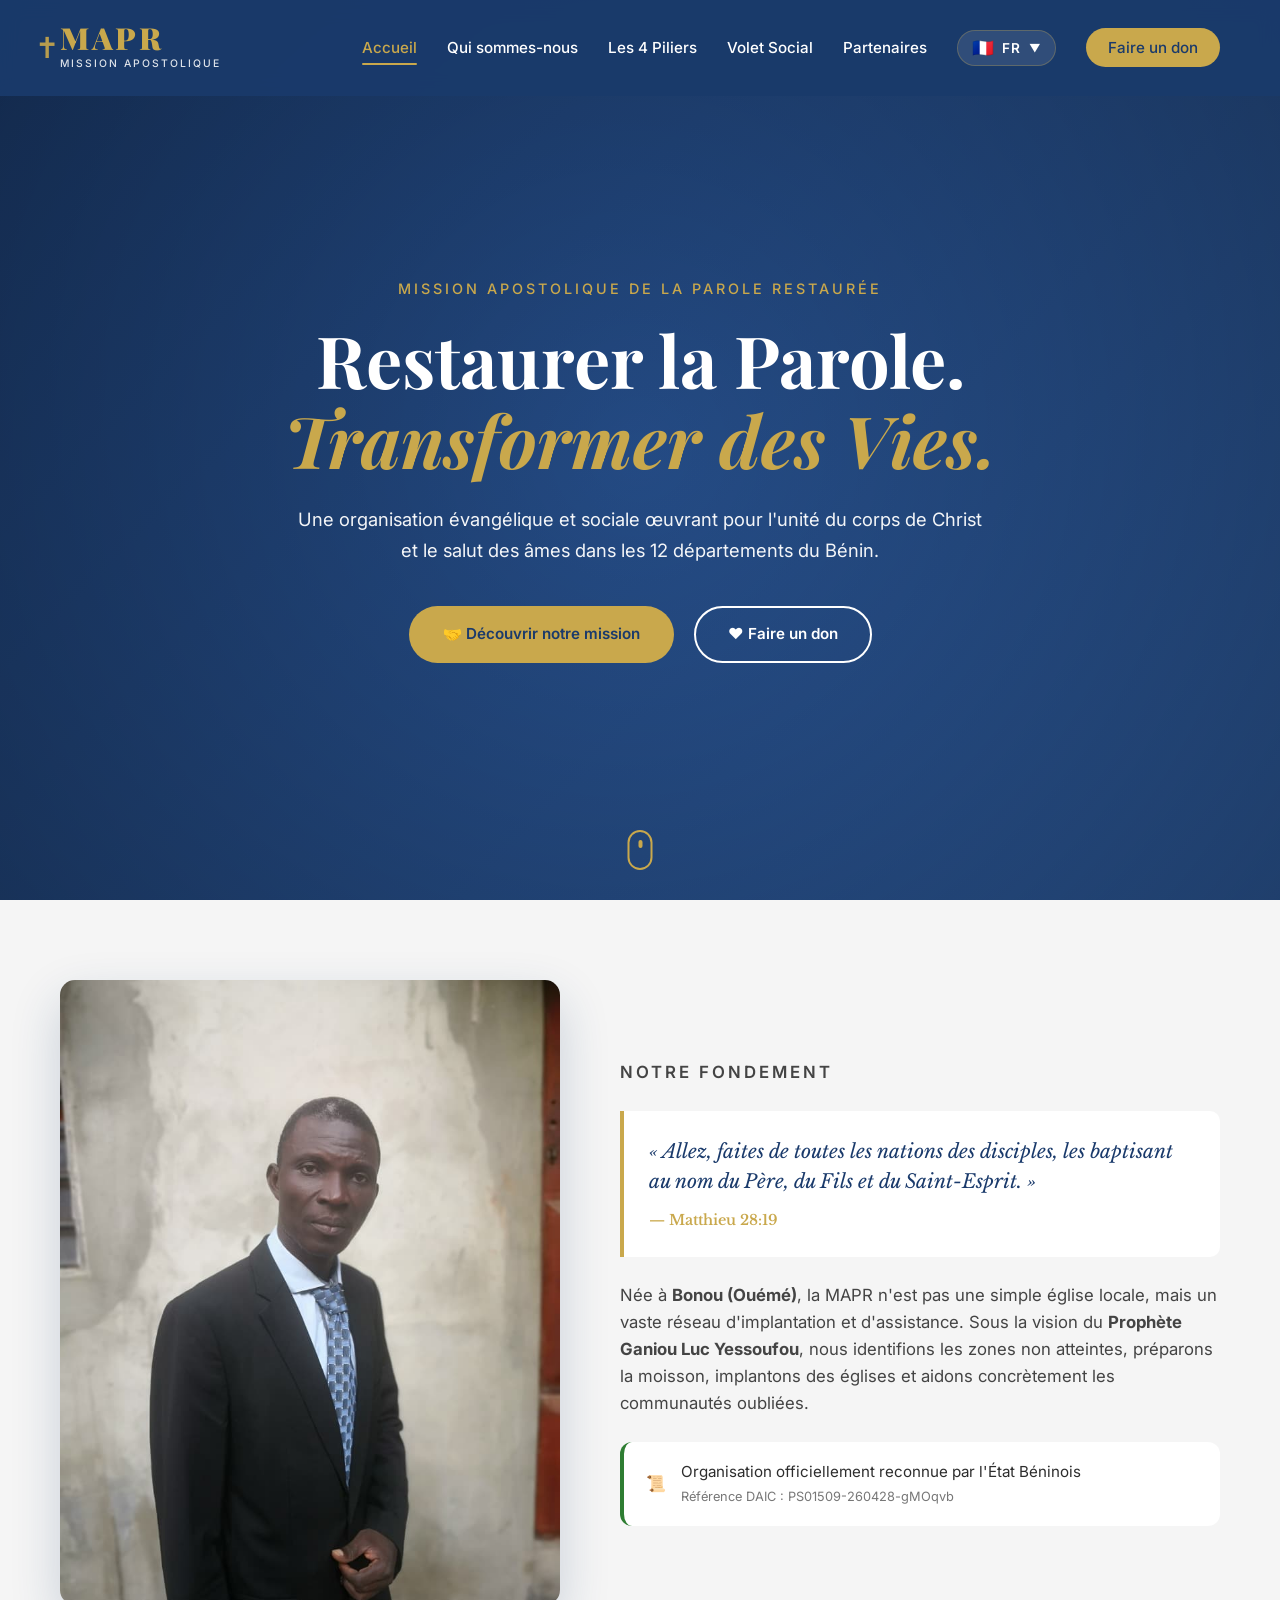
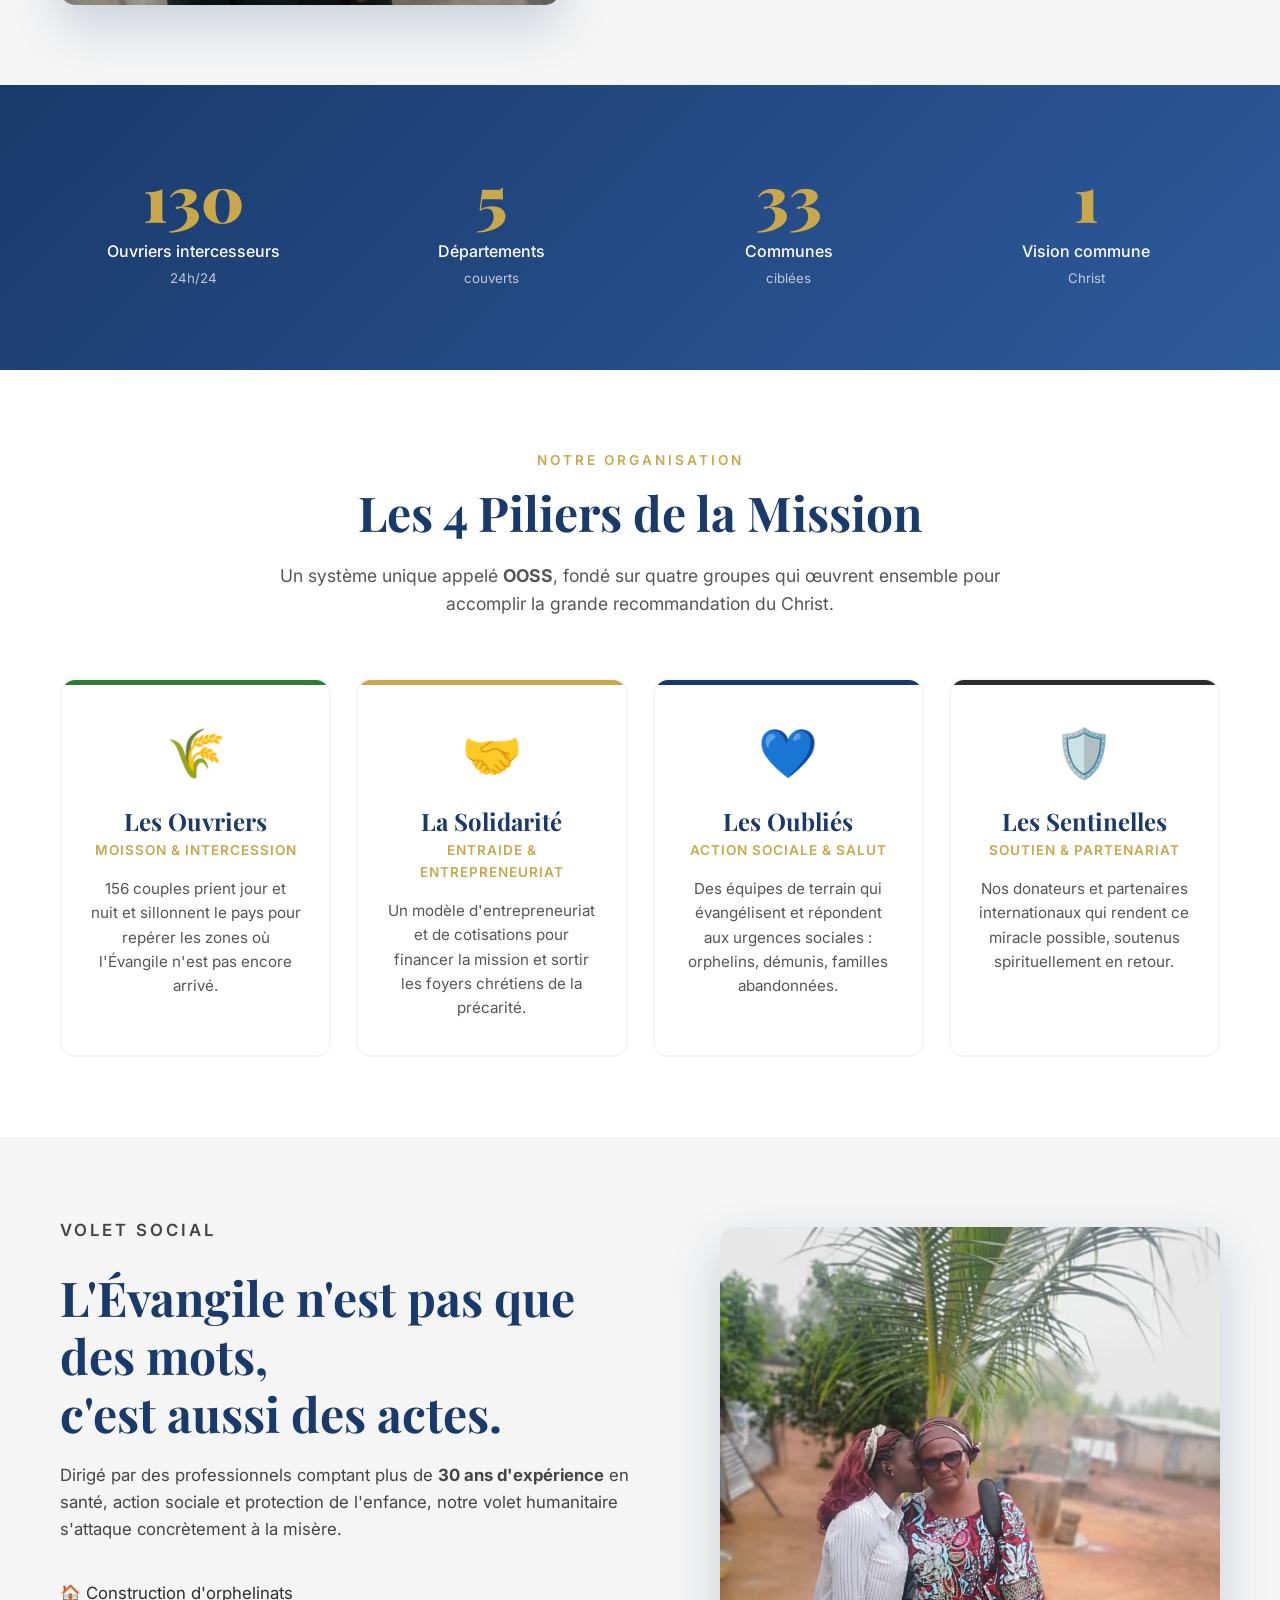
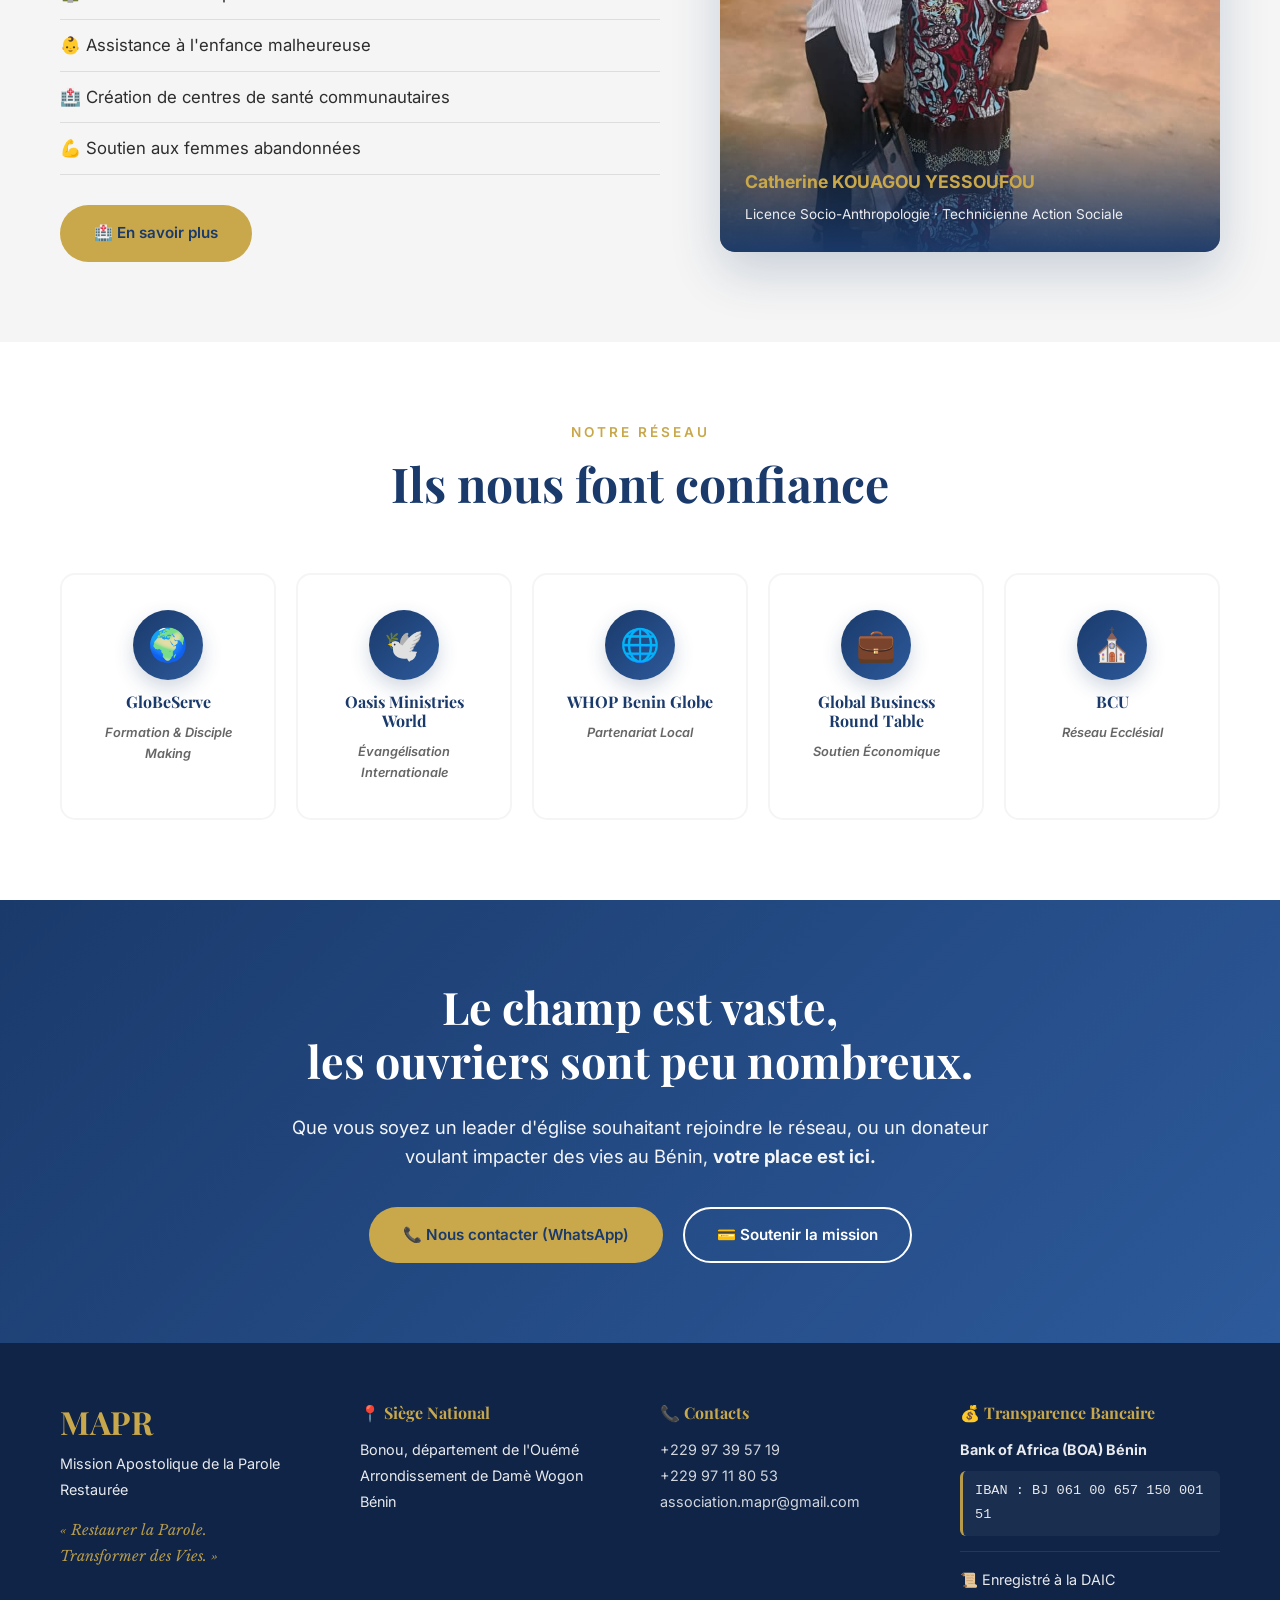
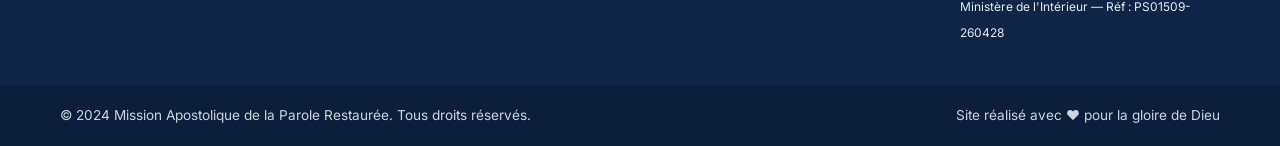
==== commit 86fca8cb: "update v2" ====
--- a/index.html
+++ b/index.html
@@ -64,6 +64,26 @@
             <li><a href="piliers.html">Les 4 Piliers</a></li>
             <li><a href="volet-social.html">Volet Social</a></li>
             <li><a href="partenaires.html">Partenaires</a></li>
+            <!-- ===== SÉLECTEUR DE LANGUE ===== -->
+            <li class="lang-selector">
+                <button class="lang-btn" id="langBtn" aria-label="Changer de langue">
+                    <span class="lang-flag">🇫🇷</span>
+                    <span class="lang-text">FR</span>
+                    <span class="lang-arrow">▼</span>
+                </button>
+                <div class="lang-dropdown" id="langDropdown">
+                    <a href="#" class="lang-option active">
+                        <span>🇫🇷</span> Français
+                    </a>
+                    <a href="en/index.html" class="lang-option">
+                        <span>🇬🇧</span> English
+                    </a>
+                    <div class="lang-separator"></div>
+                    <button class="lang-option lang-other" onclick="openGoogleTranslate()">
+                        <span>🌍</span> Other languages
+                    </button>
+                </div>
+            </li>
             <li><a href="contact-don.html" class="nav__cta">Faire un don</a></li>
         </ul>
         <button class="nav__toggle" id="navToggle" aria-label="Menu">
--- a/style.css
+++ b/style.css
@@ -2542,9 +2542,10 @@
 
 .partners-full-grid {
     display: grid;
-    grid-template-columns: repeat(auto-fit, minmax(450px, 1fr));
+    grid-template-columns: repeat(auto-fit, minmax(280px, 1fr));
     gap: 30px;
     max-width: 1100px;
+    width: min(1100px, 100%);
     margin: 0 auto;
 }
 
@@ -2667,6 +2668,16 @@
     transform: translate(5px, -5px);
 }
 
+@media (max-width: 900px) {
+    .partners-full-grid {
+        grid-template-columns: 1fr;
+    }
+
+    .partner-full-card {
+        grid-template-columns: 1fr;
+    }
+}
+
 /* ===== VALEURS DU PARTENARIAT ===== */
 .partnership-values {
     background: var(--blanc);
@@ -2832,14 +2843,29 @@
 }
 
 /* ===== RESPONSIVE ===== */
+@media (max-width: 1100px) {
+    .partner-full-card {
+        grid-template-columns: 110px 1fr;
+    }
+    
+    .partner-full-card__logo {
+        font-size: 3rem;
+    }
+}
+
 @media (max-width: 900px) {
     .partner-full-card {
         grid-template-columns: 1fr;
     }
     
     .partner-full-card__logo {
-        padding: 30px;
-        font-size: 3rem;
+        padding: 35px 20px;
+        font-size: 3.5rem;
+        min-height: 140px;
+    }
+    
+    .partner-full-card__content {
+        padding: 25px 25px 30px;
     }
     
     .become-partner__card {
@@ -2854,6 +2880,26 @@
     
     .become-partner__buttons {
         justify-content: center;
+    }
+}
+
+@media (max-width: 500px) {
+    .partner-full-card__content {
+        padding: 20px 18px 25px;
+    }
+    
+    .partner-full-card__logo {
+        padding: 30px 20px;
+        font-size: 3rem;
+        min-height: 120px;
+    }
+    
+    .partner-full-card h3 {
+        font-size: 1.2rem;
+    }
+    
+    .partner-full-card__desc {
+        font-size: 0.9rem;
     }
 }
 
@@ -4664,4 +4710,194 @@
     .error-page__buttons .btn {
         width: 100%;
     }
-}+}
+
+/* ========================================
+   SÉLECTEUR DE LANGUE
+   ======================================== */
+
+.lang-selector {
+    position: relative;
+    list-style: none;
+}
+
+.lang-btn {
+    display: flex;
+    align-items: center;
+    gap: 8px;
+    background: rgba(255, 255, 255, 0.1);
+    border: 1px solid rgba(201, 168, 76, 0.3);
+    color: var(--blanc);
+    padding: 8px 14px;
+    border-radius: 25px;
+    cursor: pointer;
+    font-size: 0.85rem;
+    font-weight: 600;
+    transition: var(--transition);
+    font-family: inherit;
+}
+
+.lang-btn:hover {
+    background: rgba(201, 168, 76, 0.2);
+    border-color: var(--or);
+}
+
+.lang-flag {
+    font-size: 1.1rem;
+    line-height: 1;
+}
+
+.lang-text {
+    letter-spacing: 1px;
+}
+
+.lang-arrow {
+    font-size: 0.7rem;
+    transition: var(--transition);
+}
+
+.lang-selector.open .lang-arrow {
+    transform: rotate(180deg);
+}
+
+.lang-dropdown {
+    position: absolute;
+    top: calc(100% + 10px);
+    right: 0;
+    background: var(--blanc);
+    border-radius: 12px;
+    box-shadow: 0 15px 40px rgba(0, 0, 0, 0.15);
+    min-width: 200px;
+    overflow: hidden;
+    opacity: 0;
+    visibility: hidden;
+    transform: translateY(-10px);
+    transition: var(--transition);
+    z-index: 1001;
+}
+
+.lang-selector.open .lang-dropdown {
+    opacity: 1;
+    visibility: visible;
+    transform: translateY(0);
+}
+
+.lang-option {
+    display: flex;
+    align-items: center;
+    gap: 12px;
+    padding: 12px 18px;
+    color: var(--gris-fonce);
+    text-decoration: none;
+    font-size: 0.92rem;
+    font-weight: 500;
+    transition: var(--transition);
+    border: none;
+    background: transparent;
+    width: 100%;
+    text-align: left;
+    cursor: pointer;
+    font-family: inherit;
+}
+
+.lang-option:hover {
+    background: var(--gris-clair);
+    color: var(--bleu-royal);
+    padding-left: 22px;
+}
+
+.lang-option.active {
+    background: linear-gradient(to right, var(--or), transparent 30%);
+    color: var(--bleu-royal);
+    font-weight: 700;
+}
+
+.lang-option.active::before {
+    content: '✓';
+    margin-right: 5px;
+    color: var(--or);
+    font-weight: 900;
+}
+
+.lang-option span:first-child {
+    font-size: 1.2rem;
+}
+
+.lang-separator {
+    height: 1px;
+    background: var(--gris-clair);
+    margin: 4px 0;
+}
+
+.lang-other {
+    color: var(--bleu-clair) !important;
+    font-style: italic;
+}
+
+.lang-other:hover {
+    background: linear-gradient(to right, var(--bleu-clair), transparent 30%);
+    color: var(--bleu-royal) !important;
+}
+
+/* ===== WIDGET GOOGLE TRANSLATE ===== */
+#google_translate_widget {
+    position: fixed;
+    bottom: 20px;
+    right: 20px;
+    z-index: 9998;
+    background: var(--blanc);
+    padding: 10px 15px;
+    border-radius: 50px;
+    box-shadow: 0 10px 30px rgba(0, 0, 0, 0.15);
+    display: none;
+    border: 2px solid var(--or);
+}
+
+#google_translate_widget.visible {
+    display: block;
+    animation: slideUpFade 0.4s ease;
+}
+
+@keyframes slideUpFade {
+    from {
+        transform: translateY(50px);
+        opacity: 0;
+    }
+    to {
+        transform: translateY(0);
+        opacity: 1;
+    }
+}
+
+.google-translate-close {
+    position: absolute;
+    top: -10px;
+    right: -10px;
+    background: var(--bleu-royal);
+    color: var(--blanc);
+    border: none;
+    width: 25px;
+    height: 25px;
+    border-radius: 50%;
+    cursor: pointer;
+    font-weight: 900;
+    box-shadow: 0 5px 15px rgba(0, 0, 0, 0.2);
+}
+
+/* ===== RESPONSIVE LANG ===== */
+@media (max-width: 900px) {
+    .lang-selector {
+        margin: 10px 0;
+    }
+
+    .lang-dropdown {
+        right: auto;
+        left: 0;
+    }
+
+    #google_translate_widget {
+        bottom: 15px;
+        right: 15px;
+        padding: 8px 12px;
+    }
+}
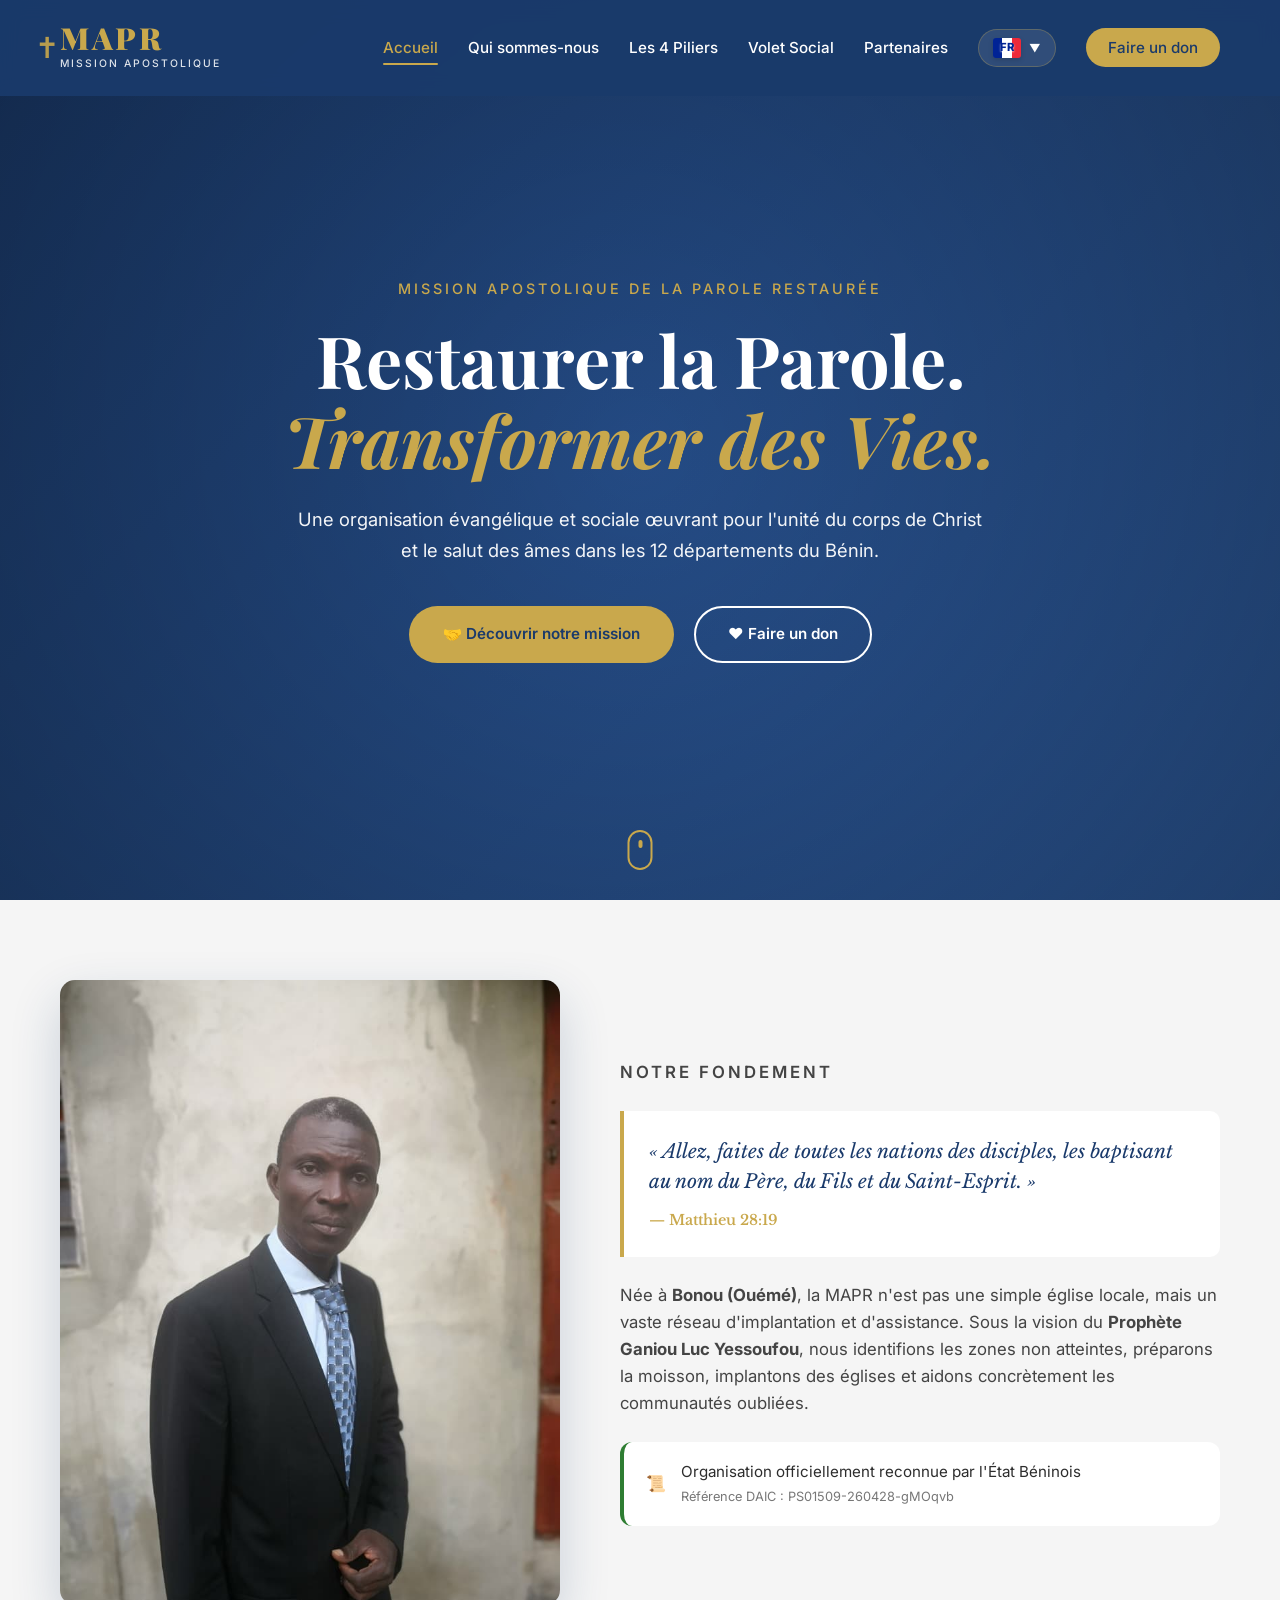
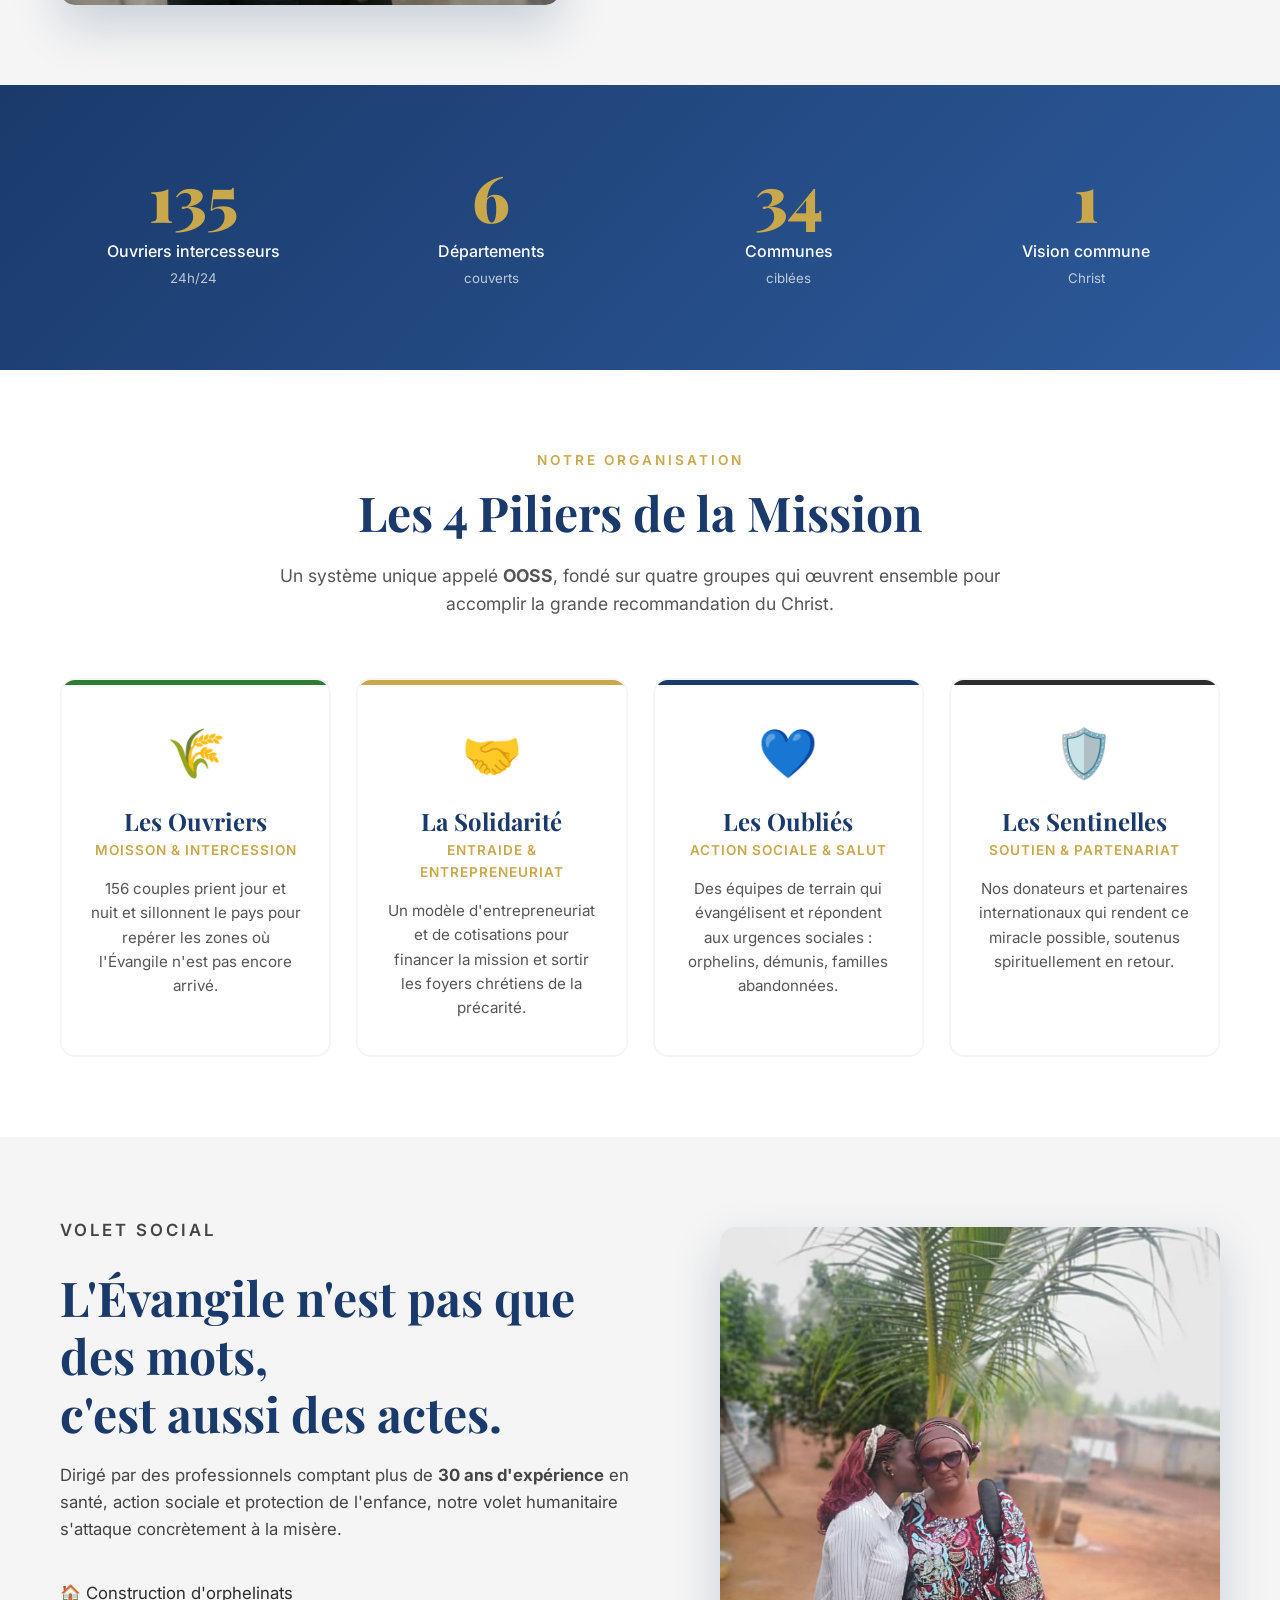
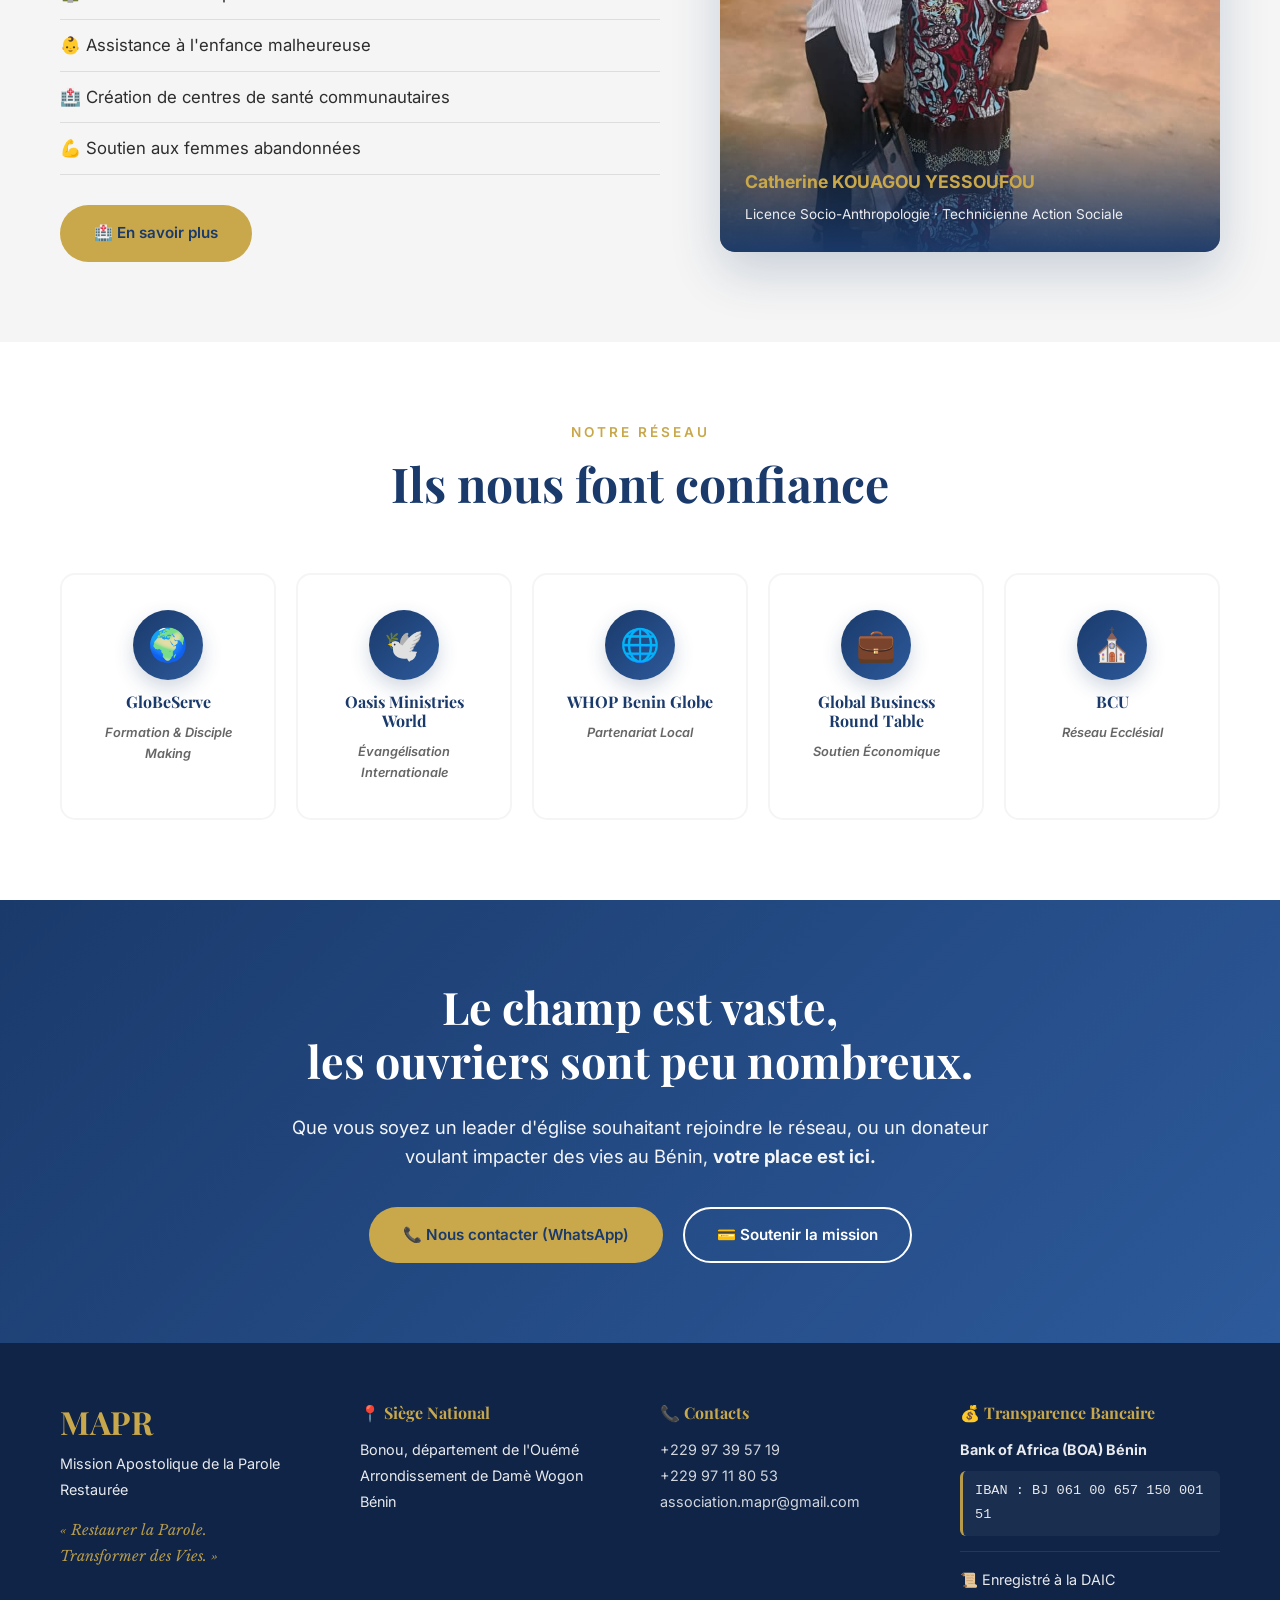
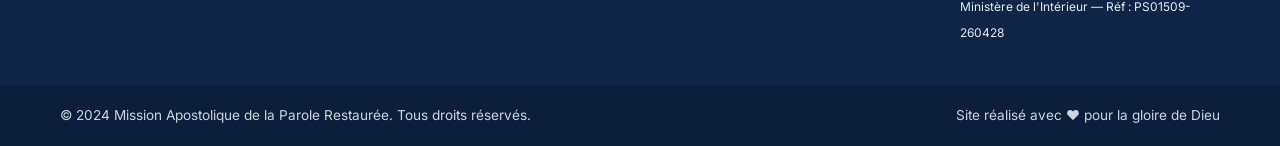
==== commit 9f4c6f7d: "🐛 Fix sélecteur de langue + drapeaux compatibles" ====
--- a/index.html
+++ b/index.html
@@ -64,23 +64,25 @@
             <li><a href="piliers.html">Les 4 Piliers</a></li>
             <li><a href="volet-social.html">Volet Social</a></li>
             <li><a href="partenaires.html">Partenaires</a></li>
-            <!-- ===== SÉLECTEUR DE LANGUE ===== -->
+            <!-- ===== SÉLECTEUR DE LANGUE (version mobile-friendly) ===== -->
             <li class="lang-selector">
                 <button class="lang-btn" id="langBtn" aria-label="Changer de langue">
-                    <span class="lang-flag">🇫🇷</span>
-                    <span class="lang-text">FR</span>
+                    <span class="lang-flag lang-flag--fr">FR</span>
                     <span class="lang-arrow">▼</span>
                 </button>
                 <div class="lang-dropdown" id="langDropdown">
                     <a href="#" class="lang-option active">
-                        <span>🇫🇷</span> Français
+                        <span class="lang-flag lang-flag--fr">FR</span>
+                        <span>Français</span>
                     </a>
                     <a href="en/index.html" class="lang-option">
-                        <span>🇬🇧</span> English
+                        <span class="lang-flag lang-flag--en">EN</span>
+                        <span>English</span>
                     </a>
                     <div class="lang-separator"></div>
-                    <button class="lang-option lang-other" onclick="openGoogleTranslate()">
-                        <span>🌍</span> Other languages
+                    <button type="button" class="lang-option lang-other" onclick="openGoogleTranslate()">
+                        <span class="lang-flag lang-flag--world">🌍</span>
+                        <span>Other languages</span>
                     </button>
                 </div>
             </li>
--- a/style.css
+++ b/style.css
@@ -4742,11 +4742,55 @@
     border-color: var(--or);
 }
 
+/* ===== DRAPEAUX STYLISÉS (compatibles tous appareils) ===== */
 .lang-flag {
-    font-size: 1.1rem;
+    display: inline-flex;
+    align-items: center;
+    justify-content: center;
+    width: 28px;
+    height: 20px;
+    border-radius: 3px;
+    font-size: 0.7rem;
+    font-weight: 800;
+    color: white;
+    letter-spacing: 0.5px;
+    box-shadow: 0 2px 5px rgba(0, 0, 0, 0.15);
     line-height: 1;
-}
-
+    flex-shrink: 0;
+}
+
+/* Drapeau France : bleu-blanc-rouge */
+.lang-flag--fr {
+    background: linear-gradient(
+        to right,
+        #002395 0%,
+        #002395 33.33%,
+        #FFFFFF 33.33%,
+        #FFFFFF 66.66%,
+        #ED2939 66.66%,
+        #ED2939 100%
+    );
+    color: #002395;
+    text-shadow: 0 1px 2px rgba(255,255,255,0.8);
+}
+
+/* Drapeau UK : bleu avec croix */
+.lang-flag--en {
+    background: linear-gradient(45deg, #012169 25%, #FFFFFF 25%, #FFFFFF 75%, #012169 75%),
+                linear-gradient(135deg, #012169 25%, #FFFFFF 25%, #FFFFFF 75%, #012169 75%);
+    background-size: 100% 100%;
+    background-color: #012169;
+    color: white;
+    text-shadow: 0 1px 2px rgba(0,0,0,0.5);
+}
+
+/* Drapeau monde : emoji */
+.lang-flag--world {
+    background: linear-gradient(135deg, #2E7D32, #1A3A6B);
+    font-size: 1rem;
+    width: 28px;
+    height: 20px;
+}
 .lang-text {
     letter-spacing: 1px;
 }
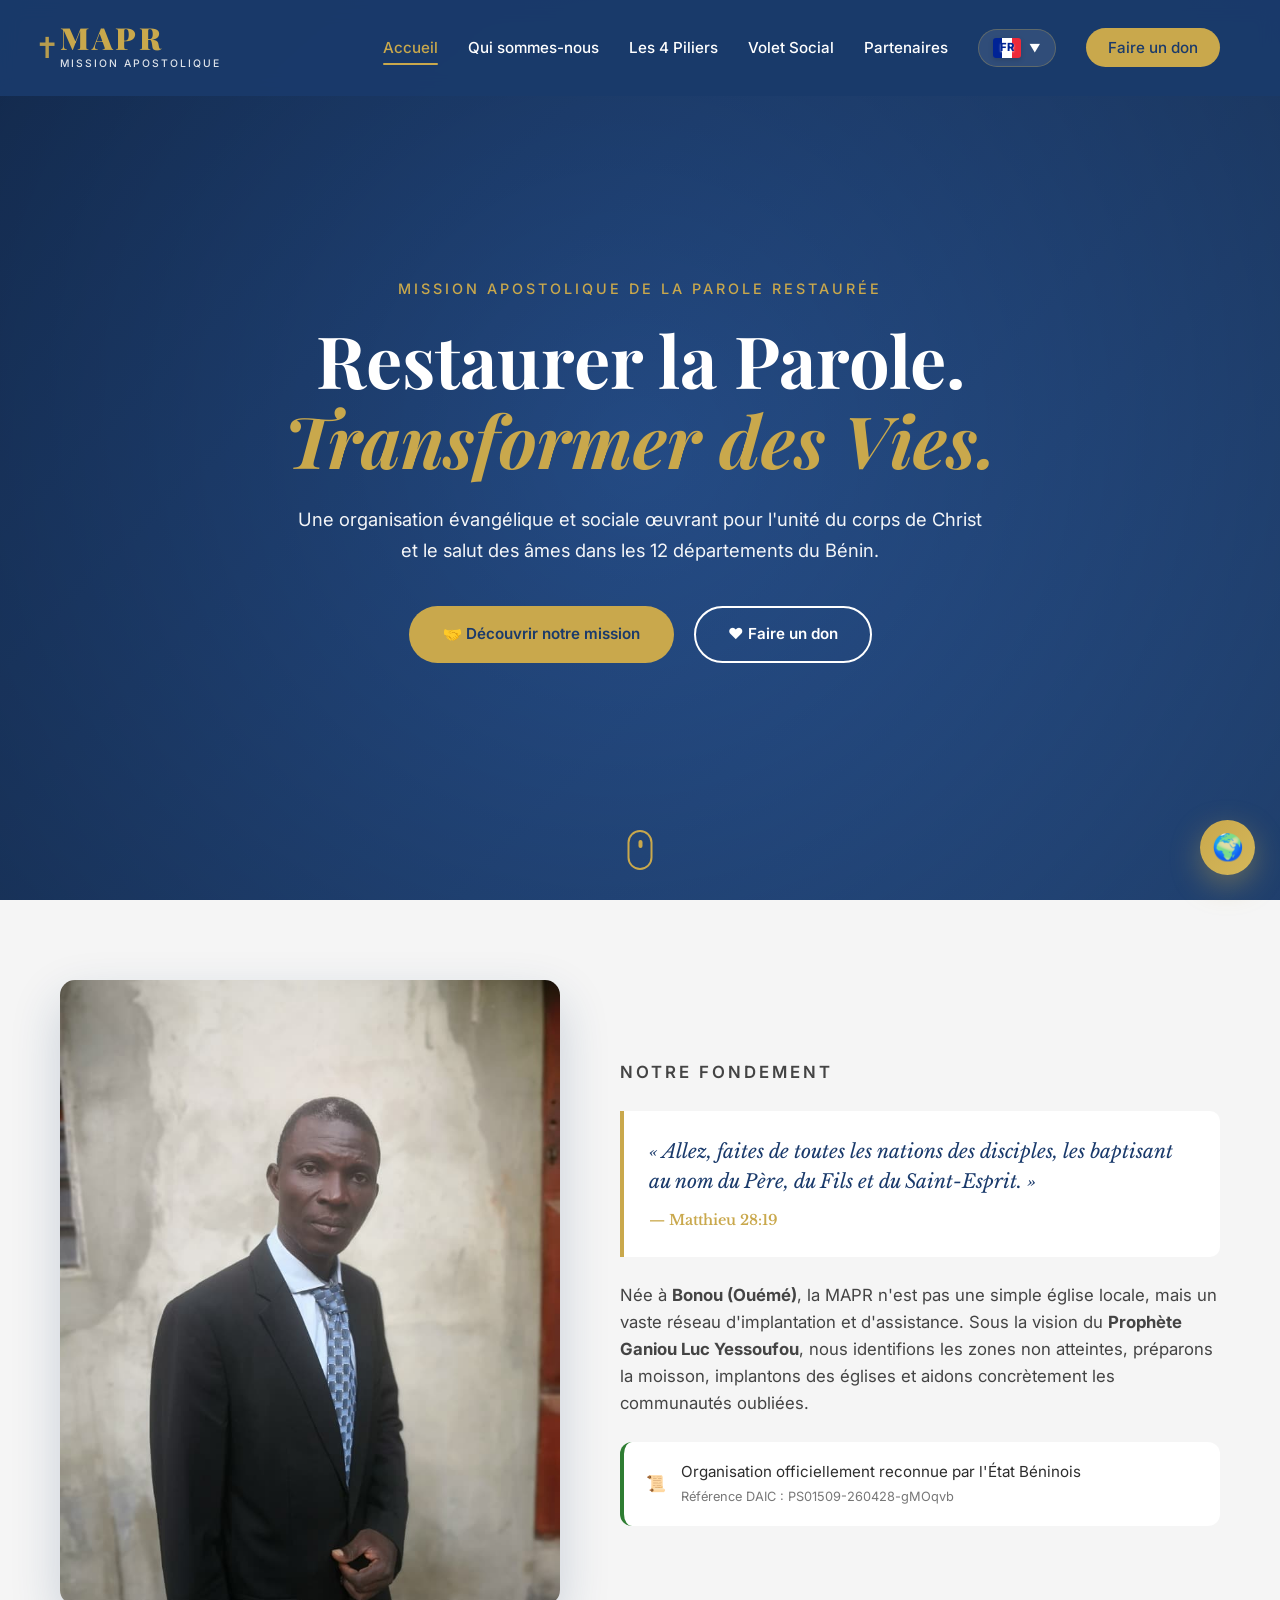
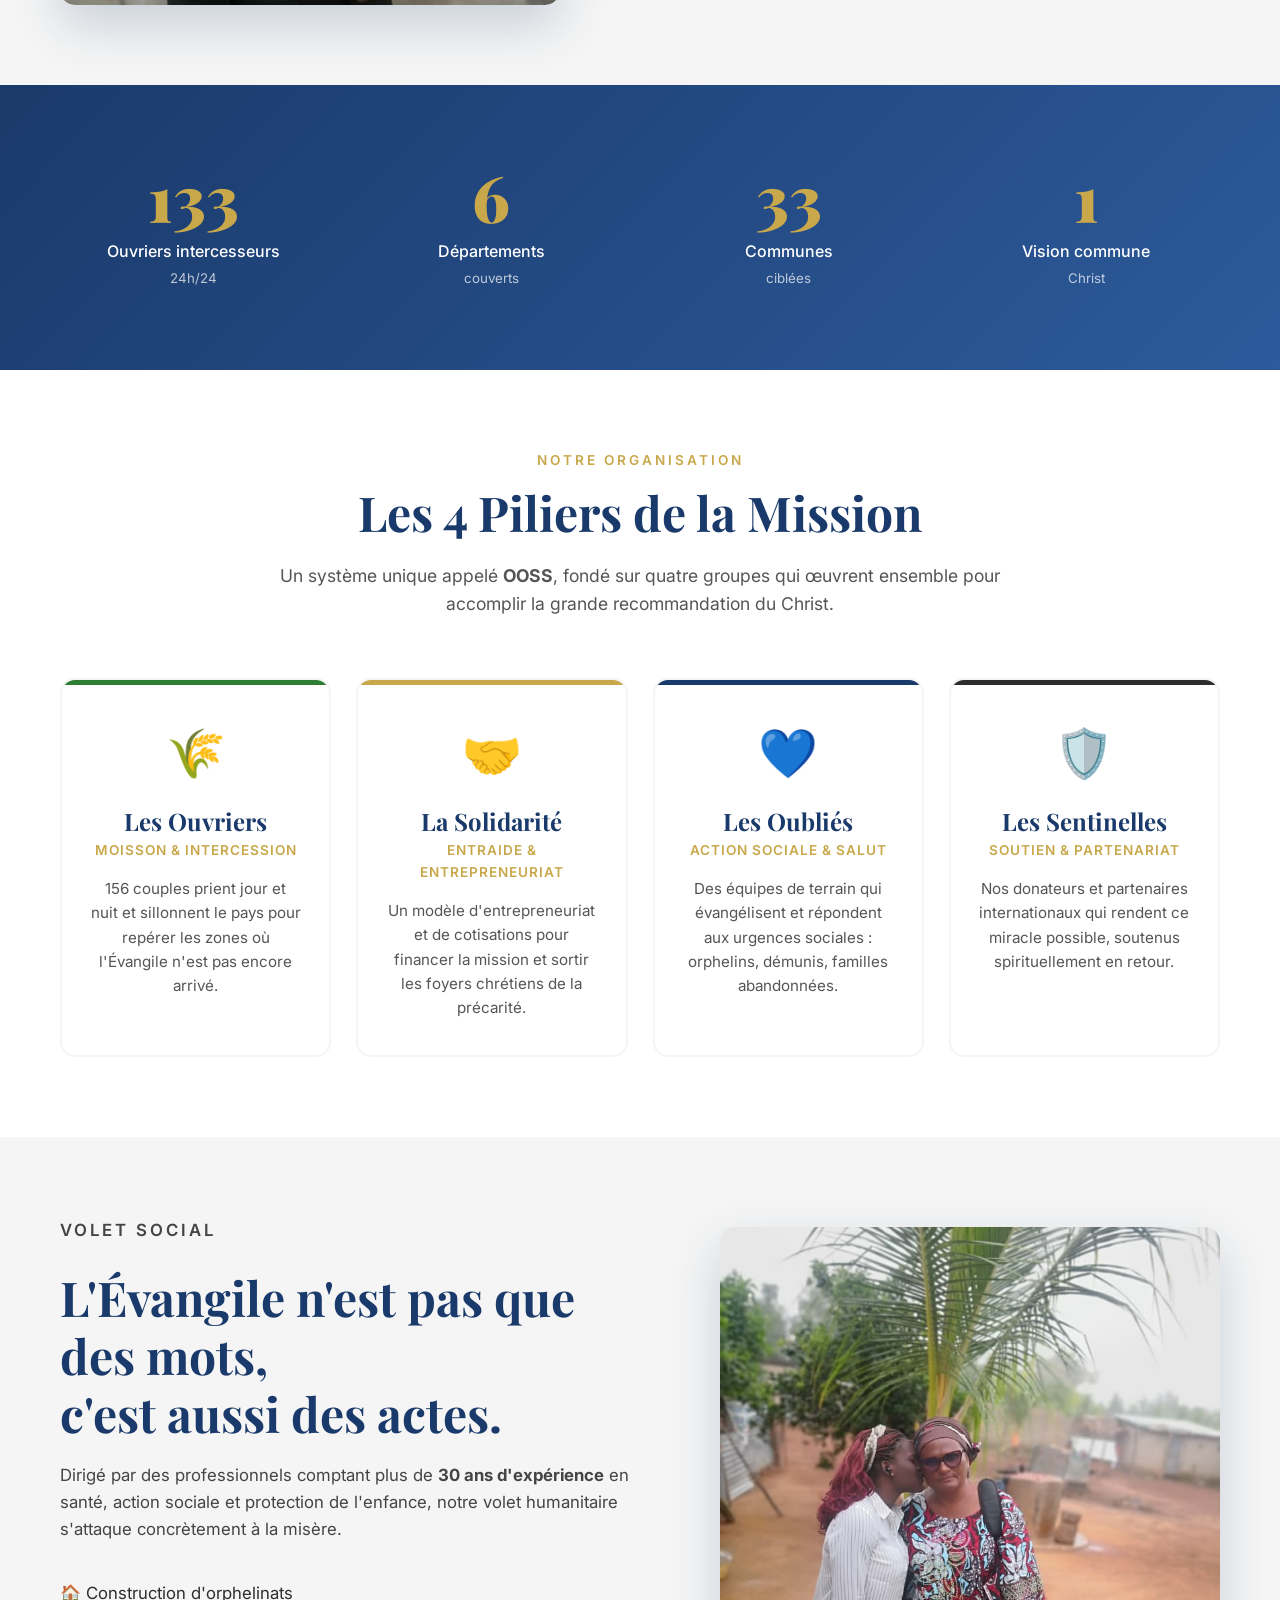
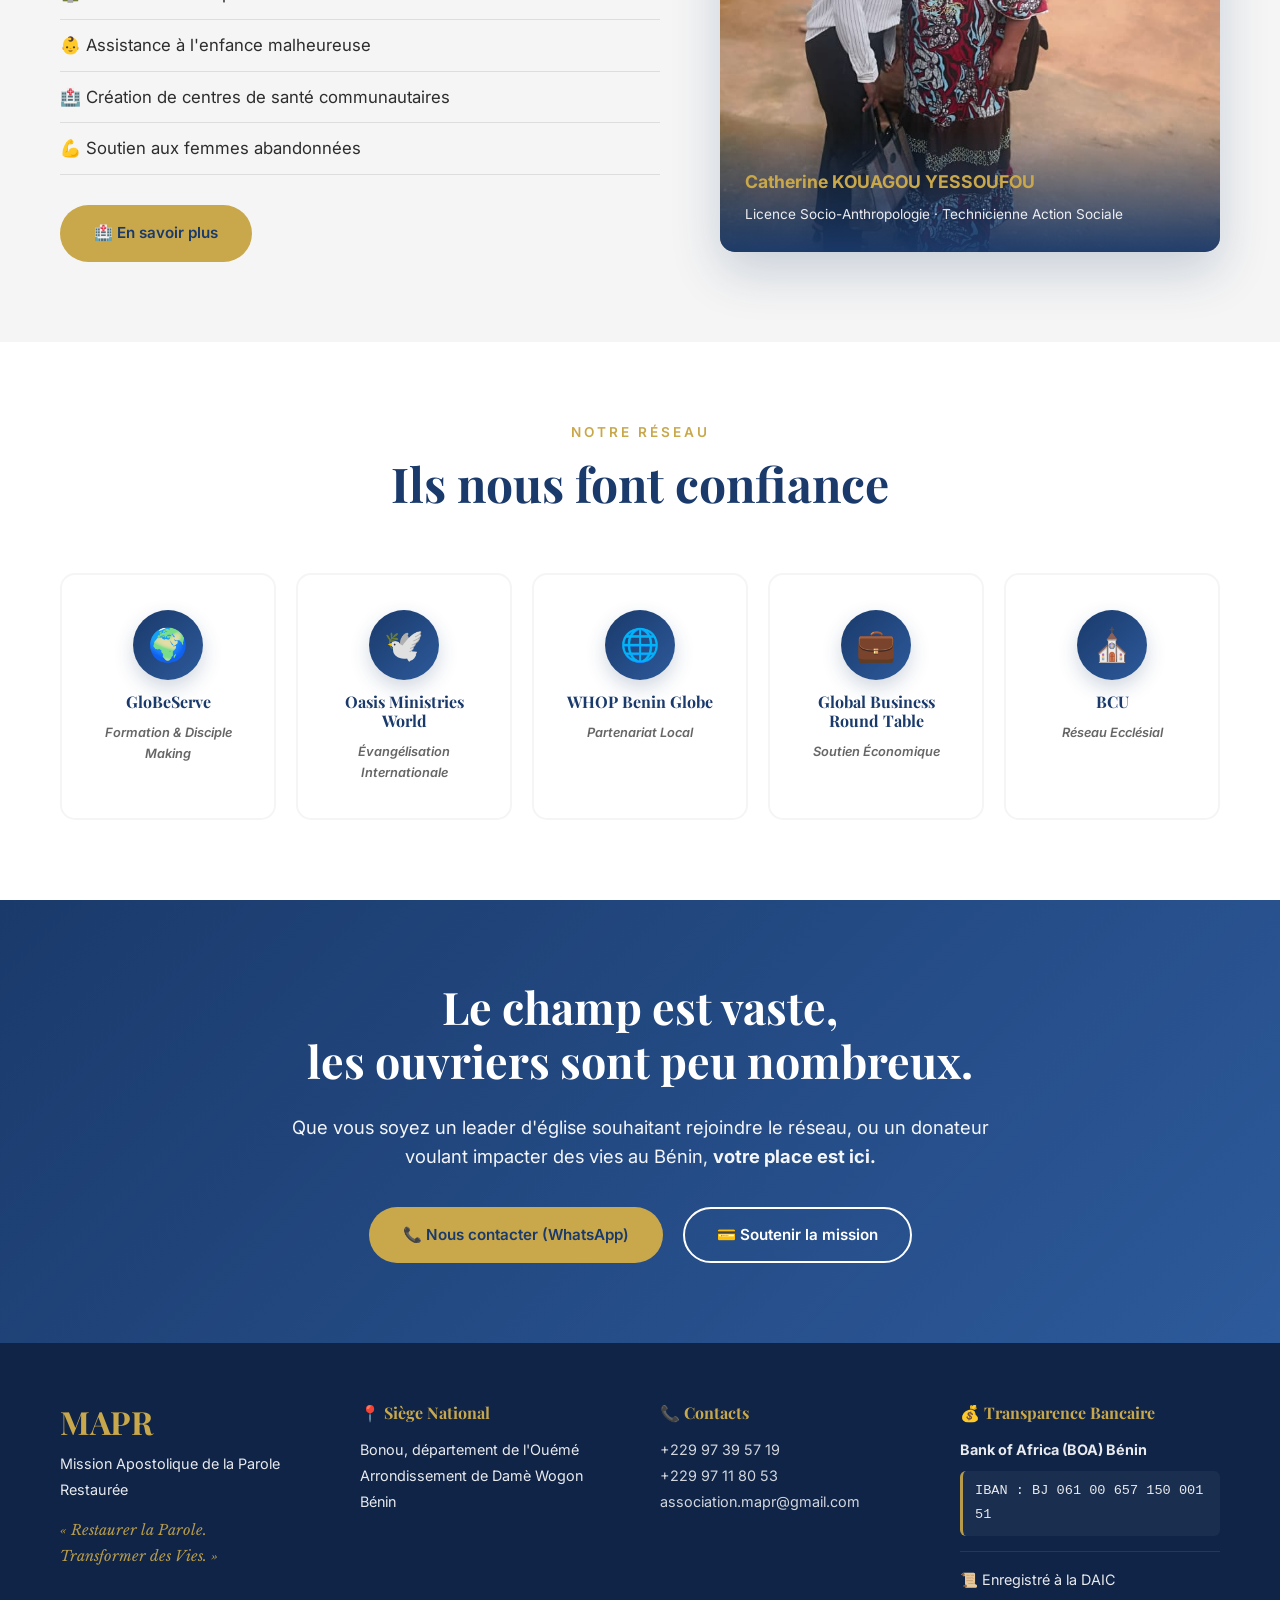
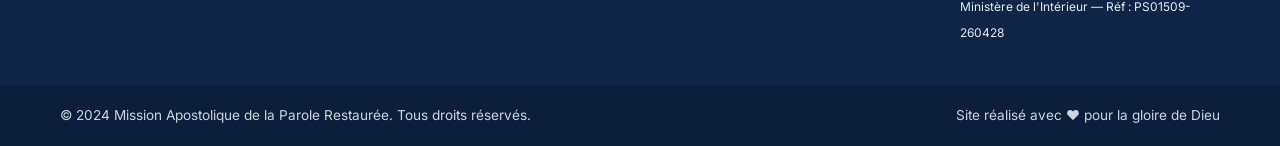
==== commit 53d332f6: "Langue" ====
--- a/index.html
+++ b/index.html
@@ -335,5 +335,11 @@
     </footer>
 
     <script src="script.js"></script>
+    
+    <!-- Bouton flottant traduction -->
+<button class="lang-float-btn" onclick="openGoogleTranslate()" aria-label="Traduire le site" title="Traduire en autre langue">
+    🌍
+</button>
+
 </body>
 </html>
--- a/style.css
+++ b/style.css
@@ -4883,33 +4883,172 @@
     color: var(--bleu-royal) !important;
 }
 
-/* ===== WIDGET GOOGLE TRANSLATE ===== */
+/* ========================================
+   WIDGET GOOGLE TRANSLATE — VERSION PRO
+   ======================================== */
+
 #google_translate_widget {
     position: fixed;
-    bottom: 20px;
-    right: 20px;
+    bottom: 25px;
+    right: 25px;
     z-index: 9998;
-    background: var(--blanc);
-    padding: 10px 15px;
-    border-radius: 50px;
-    box-shadow: 0 10px 30px rgba(0, 0, 0, 0.15);
+    background: linear-gradient(135deg, var(--bleu-royal), var(--bleu-clair));
+    padding: 20px 25px 18px;
+    border-radius: 18px;
+    box-shadow: 0 20px 50px rgba(26, 58, 107, 0.4);
     display: none;
     border: 2px solid var(--or);
+    min-width: 280px;
+    max-width: 320px;
 }
 
 #google_translate_widget.visible {
     display: block;
-    animation: slideUpFade 0.4s ease;
+    animation: slideUpFade 0.4s cubic-bezier(0.4, 0, 0.2, 1);
+}
+
+#google_translate_widget::before {
+    content: '🌍 Choose your language';
+    display: block;
+    color: var(--or);
+    font-size: 0.85rem;
+    font-weight: 700;
+    text-transform: uppercase;
+    letter-spacing: 1.5px;
+    margin-bottom: 12px;
+    text-align: center;
 }
 
 @keyframes slideUpFade {
-    from {
-        transform: translateY(50px);
-        opacity: 0;
-    }
-    to {
-        transform: translateY(0);
-        opacity: 1;
+    from { 
+        transform: translateY(50px) scale(0.95); 
+        opacity: 0; 
+    }
+    to { 
+        transform: translateY(0) scale(1); 
+        opacity: 1; 
+    }
+}
+
+.google-translate-close {
+    position: absolute;
+    top: -12px;
+    right: -12px;
+    background: var(--or);
+    color: var(--bleu-royal);
+    border: 3px solid var(--blanc);
+    width: 32px;
+    height: 32px;
+    border-radius: 50%;
+    cursor: pointer;
+    font-weight: 900;
+    font-size: 1rem;
+    box-shadow: 0 5px 15px rgba(0, 0, 0, 0.3);
+    transition: var(--transition);
+    display: flex;
+    align-items: center;
+    justify-content: center;
+    line-height: 1;
+}
+
+.google-translate-close:hover {
+    background: var(--or-clair);
+    transform: rotate(90deg) scale(1.1);
+}
+
+/* ===== EMBELLIR LE SÉLECTEUR GOOGLE INTERNE ===== */
+
+#google_translate_element {
+    text-align: center;
+}
+
+/* Cacher les éléments inutiles de Google */
+.goog-te-banner-frame,
+.skiptranslate,
+#goog-gt-tt,
+.goog-te-balloon-frame,
+div#goog-gt- {
+    display: none !important;
+}
+
+.goog-te-gadget {
+    color: transparent !important;
+    font-size: 0 !important;
+}
+
+.goog-te-gadget > span > a {
+    display: none !important;
+}
+
+/* Le SELECT principal */
+.goog-te-gadget .goog-te-combo {
+    background: var(--blanc) !important;
+    color: var(--bleu-royal) !important;
+    border: 2px solid var(--or) !important;
+    border-radius: 25px !important;
+    padding: 10px 35px 10px 18px !important;
+    font-family: 'Inter', sans-serif !important;
+    font-size: 0.95rem !important;
+    font-weight: 600 !important;
+    cursor: pointer !important;
+    transition: all 0.3s ease !important;
+    appearance: none !important;
+    -webkit-appearance: none !important;
+    background-image: url("data:image/svg+xml;charset=UTF-8,%3csvg xmlns='http://www.w3.org/2000/svg' viewBox='0 0 24 24' fill='%23C9A84C'%3e%3cpath d='M7 10l5 5 5-5z'/%3e%3c/svg%3e") !important;
+    background-repeat: no-repeat !important;
+    background-position: right 10px center !important;
+    background-size: 18px !important;
+    width: 100% !important;
+    box-shadow: 0 5px 15px rgba(0, 0, 0, 0.1) !important;
+}
+
+.goog-te-gadget .goog-te-combo:hover {
+    background-color: var(--or) !important;
+    color: var(--bleu-royal) !important;
+    transform: translateY(-2px);
+    box-shadow: 0 8px 20px rgba(201, 168, 76, 0.4) !important;
+}
+
+.goog-te-gadget .goog-te-combo:focus {
+    outline: none !important;
+    border-color: var(--or-clair) !important;
+}
+
+/* Cacher la barre Google en haut */
+body {
+    top: 0 !important;
+    position: static !important;
+}
+
+body > .skiptranslate {
+    display: none !important;
+}
+
+/* Bandeau "Powered by Google" élégant */
+.goog-logo-link {
+    display: none !important;
+}
+
+/* ===== INDICATEUR DE TRADUCTION EN COURS ===== */
+.goog-te-spinner-pos {
+    display: none !important;
+}
+
+/* ===== RESPONSIVE ===== */
+@media (max-width: 500px) {
+    #google_translate_widget {
+        bottom: 15px;
+        right: 15px;
+        left: 15px;
+        max-width: none;
+        min-width: 0;
+        padding: 18px 22px 16px;
+    }
+    
+    .google-translate-close {
+        width: 28px;
+        height: 28px;
+        font-size: 0.9rem;
     }
 }
 
@@ -4945,3 +5084,77 @@
         padding: 8px 12px;
     }
 }
+
+/* ========================================
+   BOUTON FLOTTANT LANGUES (toujours visible)
+   ======================================== */
+
+.lang-float-btn {
+    position: fixed;
+    bottom: 25px;
+    right: 25px;
+    width: 55px;
+    height: 55px;
+    background: linear-gradient(135deg, var(--or), #d4b75a);
+    color: var(--bleu-royal);
+    border: none;
+    border-radius: 50%;
+    font-size: 1.6rem;
+    cursor: pointer;
+    box-shadow: 0 10px 30px rgba(201, 168, 76, 0.4);
+    z-index: 999;
+    transition: all 0.3s ease;
+    display: flex;
+    align-items: center;
+    justify-content: center;
+    line-height: 1;
+}
+
+.lang-float-btn:hover {
+    transform: translateY(-5px) scale(1.1);
+    box-shadow: 0 15px 40px rgba(201, 168, 76, 0.6);
+}
+
+.lang-float-btn::after {
+    content: 'Translate';
+    position: absolute;
+    right: 100%;
+    margin-right: 12px;
+    background: var(--bleu-royal);
+    color: var(--blanc);
+    padding: 8px 14px;
+    border-radius: 20px;
+    font-size: 0.8rem;
+    font-weight: 600;
+    white-space: nowrap;
+    opacity: 0;
+    transform: translateX(10px);
+    transition: var(--transition);
+    pointer-events: none;
+    box-shadow: 0 5px 15px rgba(0, 0, 0, 0.2);
+}
+
+.lang-float-btn:hover::after {
+    opacity: 1;
+    transform: translateX(0);
+}
+
+/* Cacher le bouton si widget ouvert */
+#google_translate_widget.visible ~ .lang-float-btn {
+    opacity: 0;
+    pointer-events: none;
+}
+
+@media (max-width: 500px) {
+    .lang-float-btn {
+        width: 48px;
+        height: 48px;
+        font-size: 1.3rem;
+        bottom: 20px;
+        right: 20px;
+    }
+    
+    .lang-float-btn::after {
+        display: none;
+    }
+}
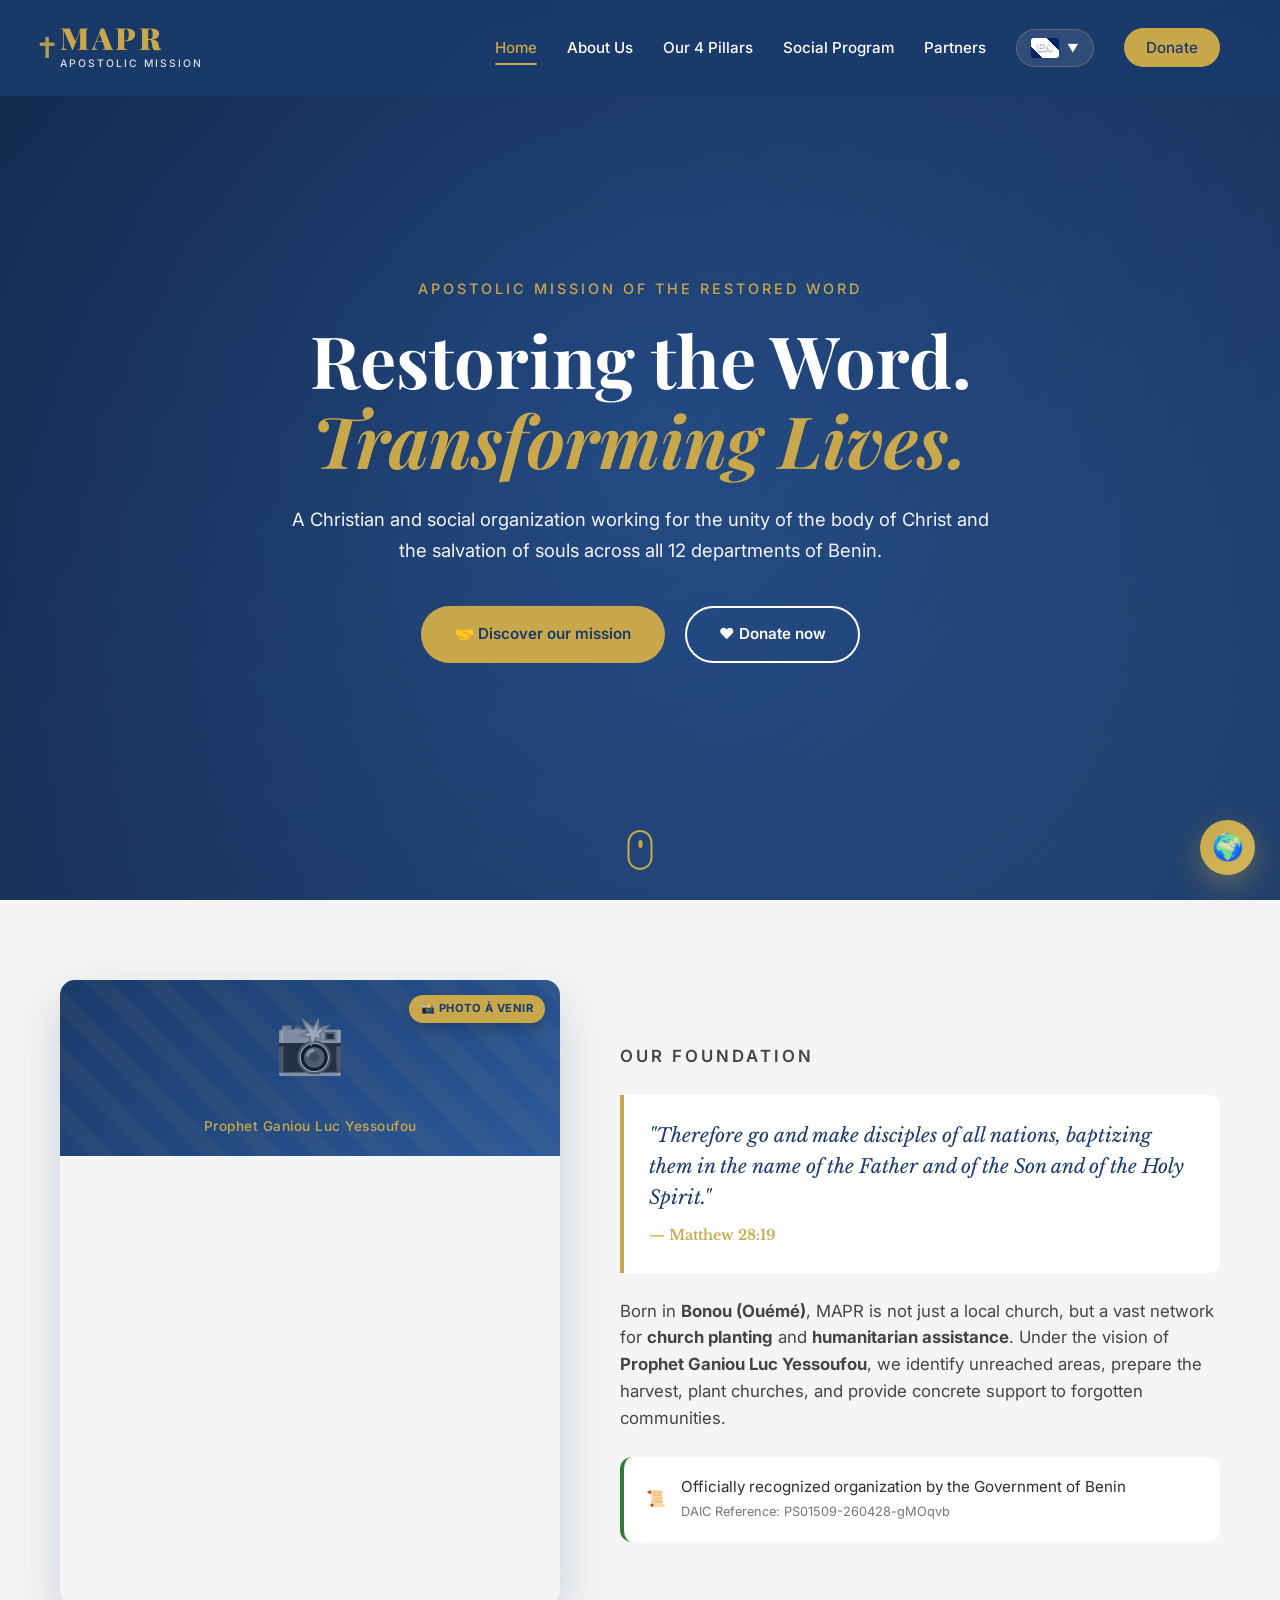
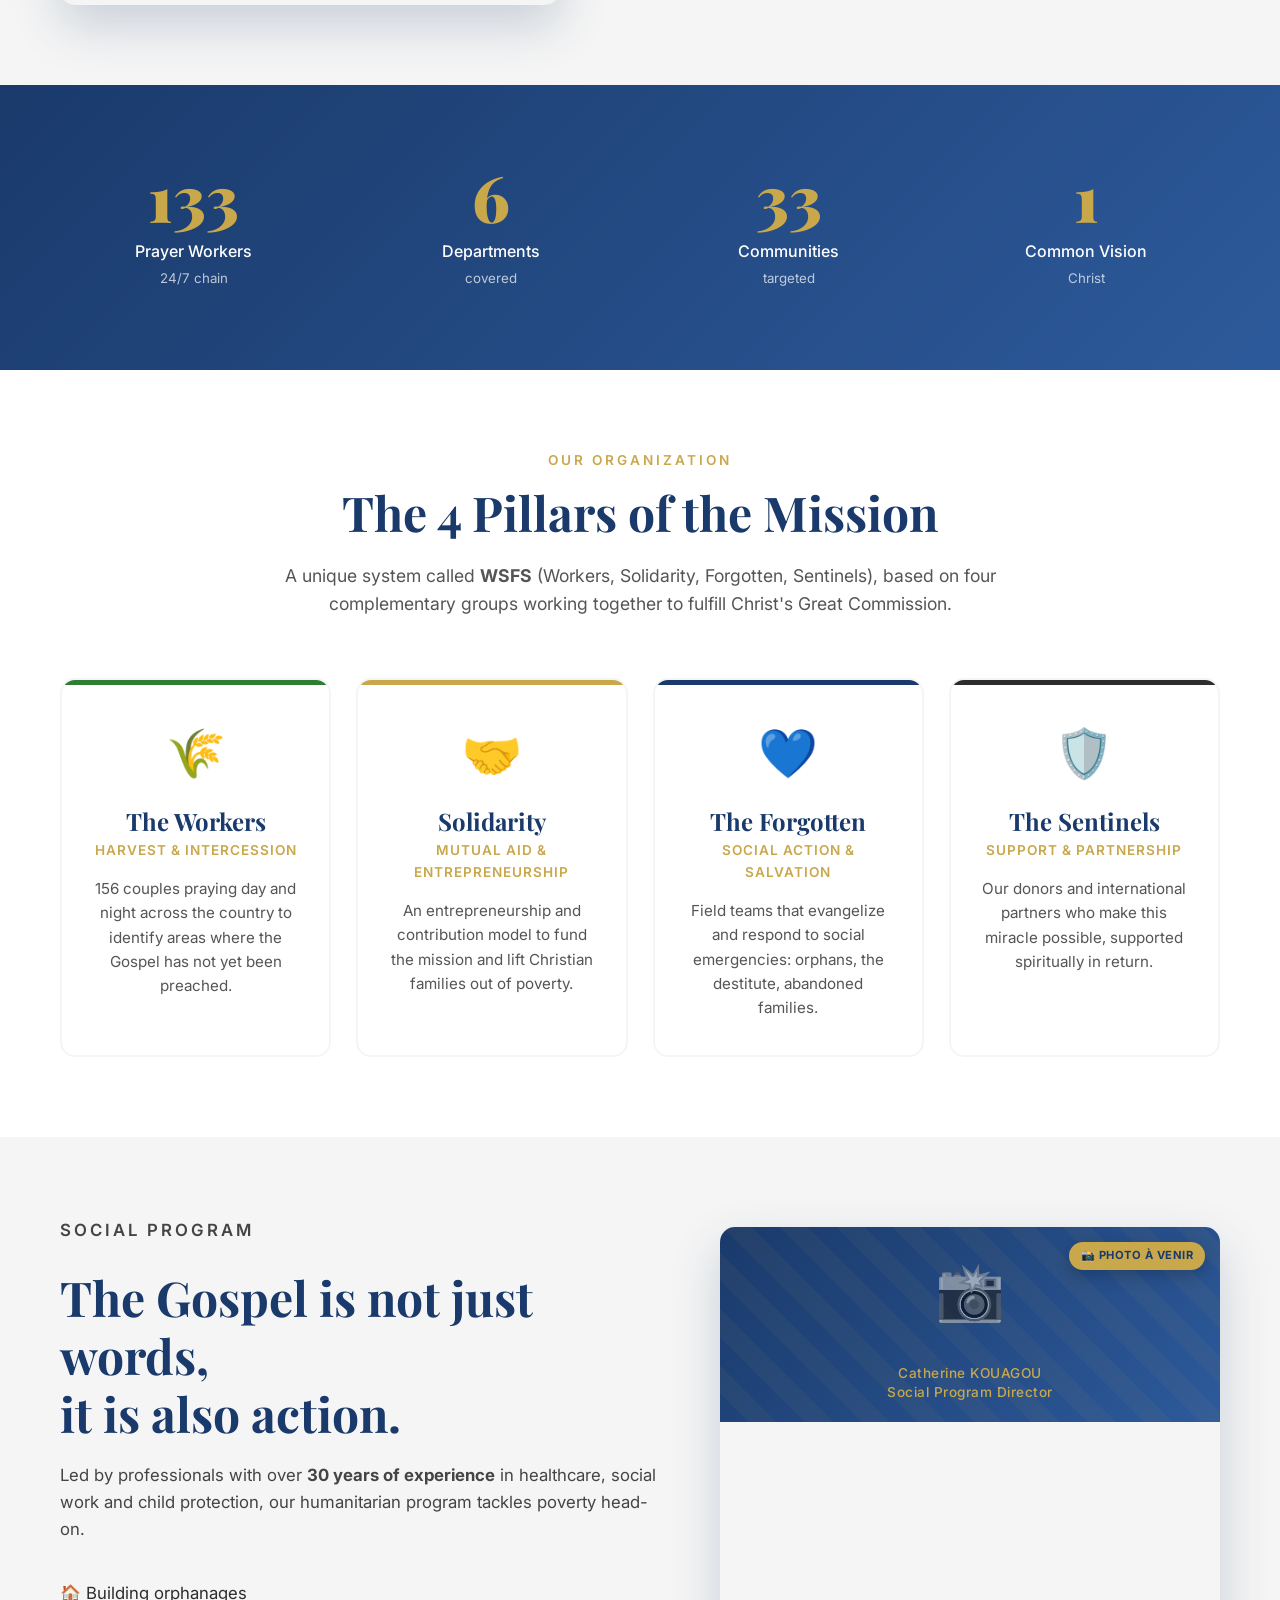
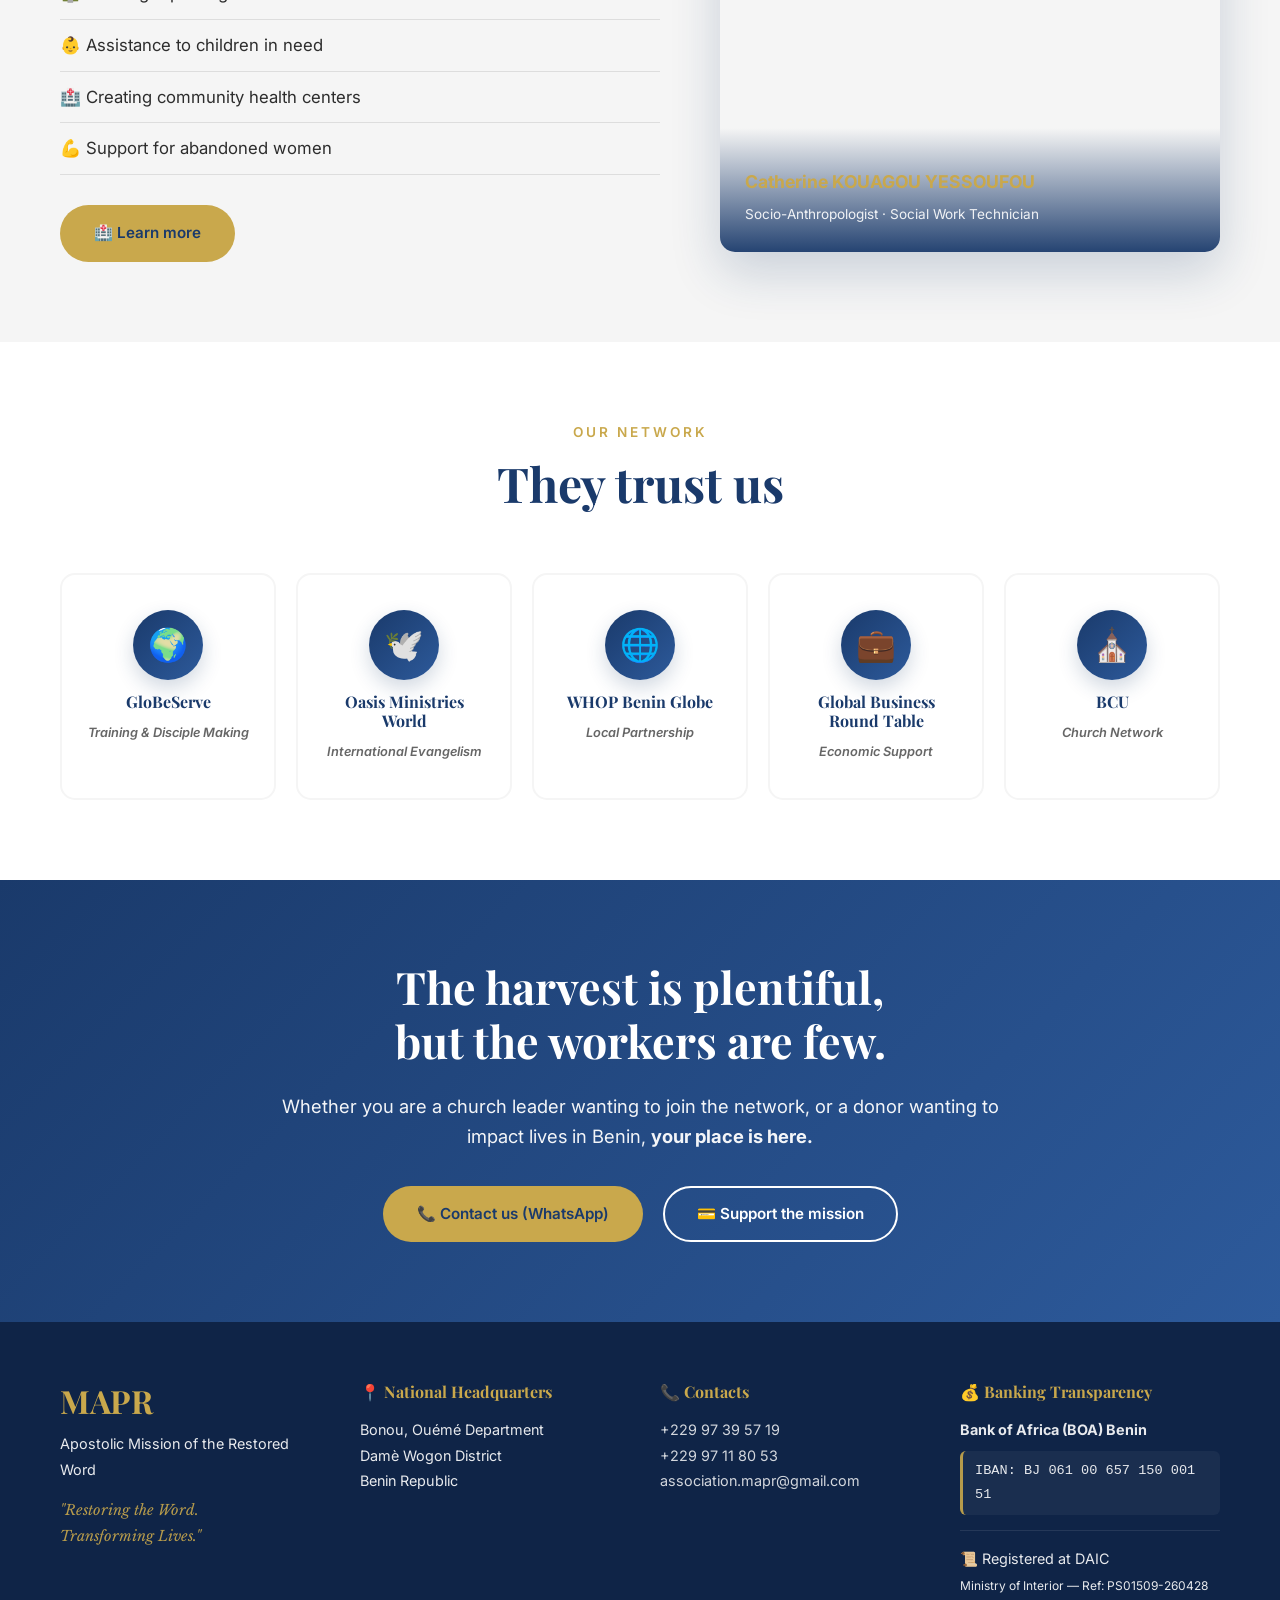
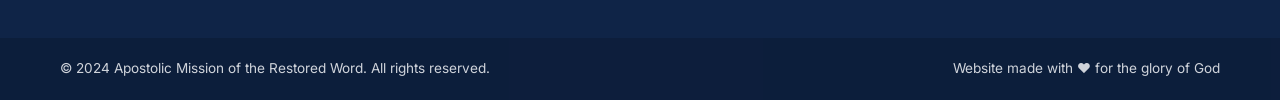
==== commit 8b5ad92f: "🌍 Version anglaise + détection auto langue" ====
--- a/index.html
+++ b/index.html
@@ -334,8 +334,11 @@
         </div>
     </footer>
 
+    <!-- Détection automatique de langue -->
+    <script src="detect-language.js"></script>
+    <!-- Script principal -->
     <script src="script.js"></script>
-    
+
     <!-- Bouton flottant traduction -->
 <button class="lang-float-btn" onclick="openGoogleTranslate()" aria-label="Traduire le site" title="Traduire en autre langue">
     🌍
